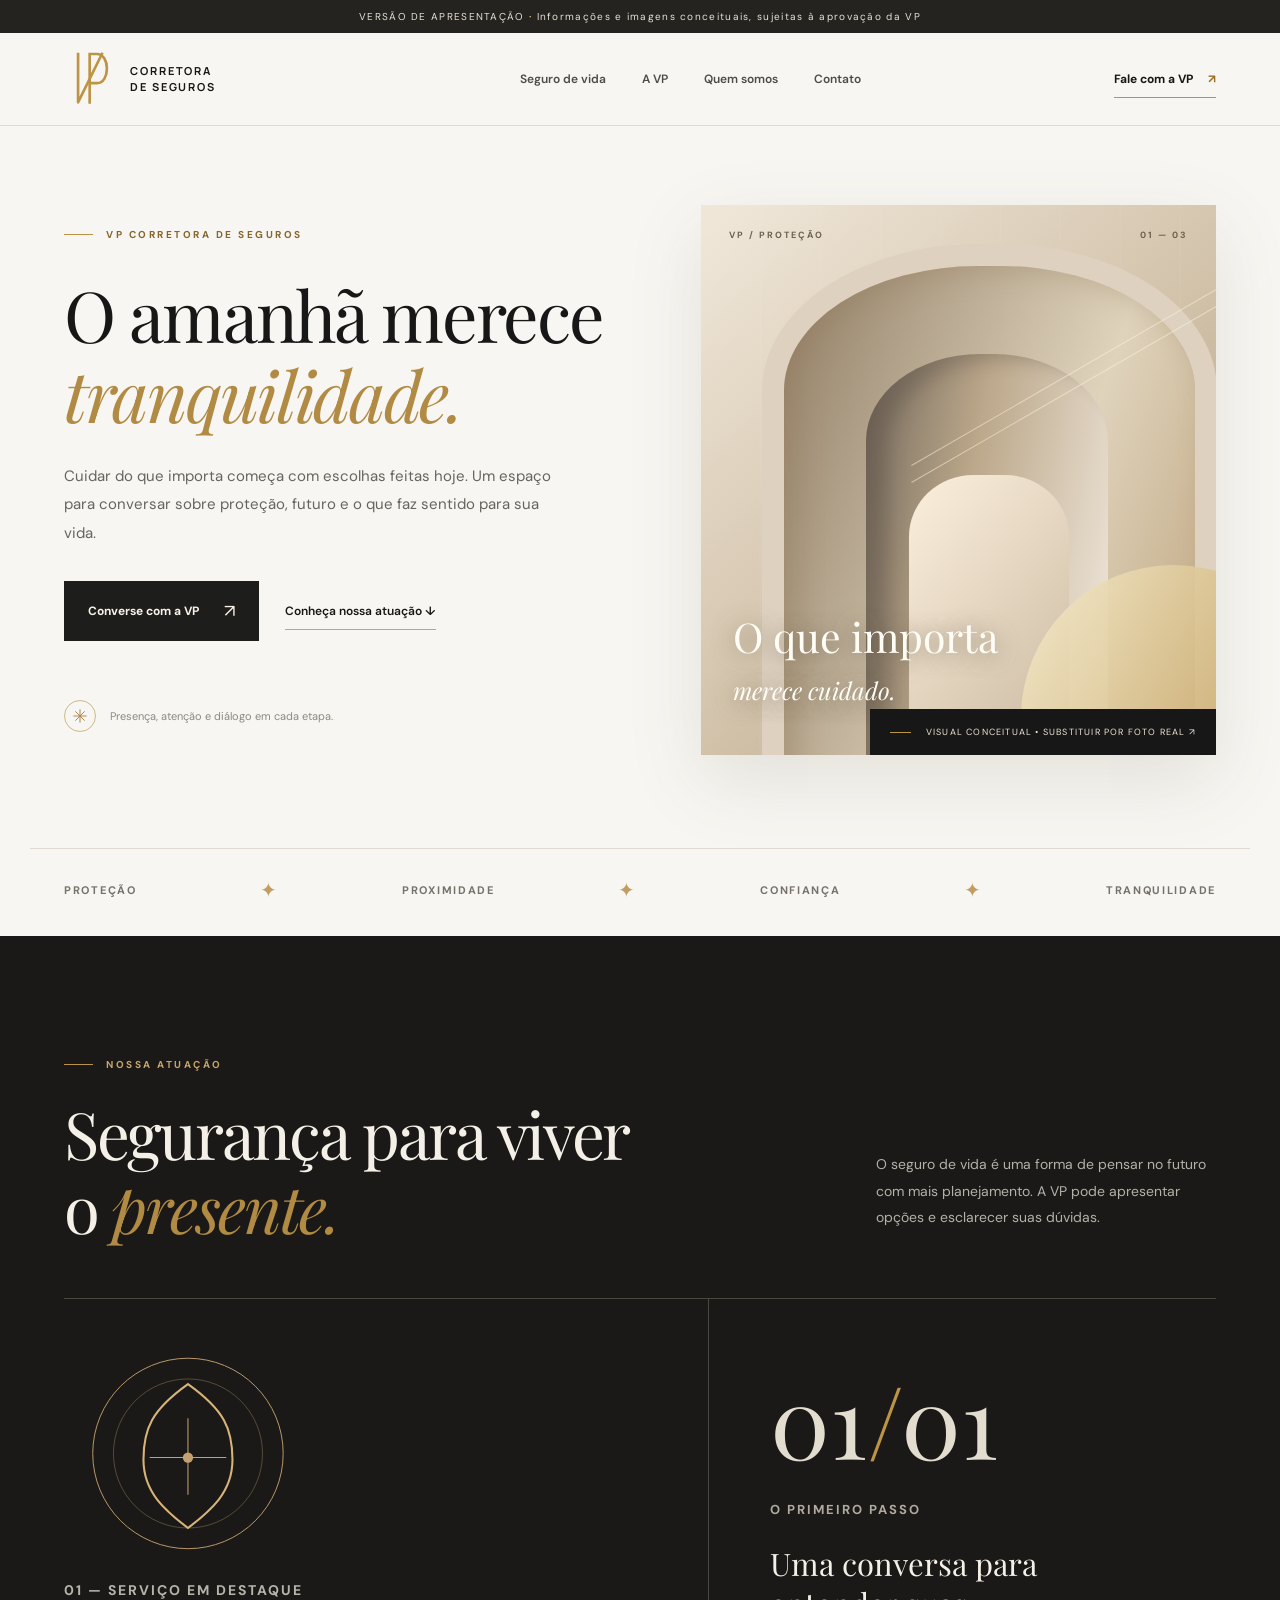
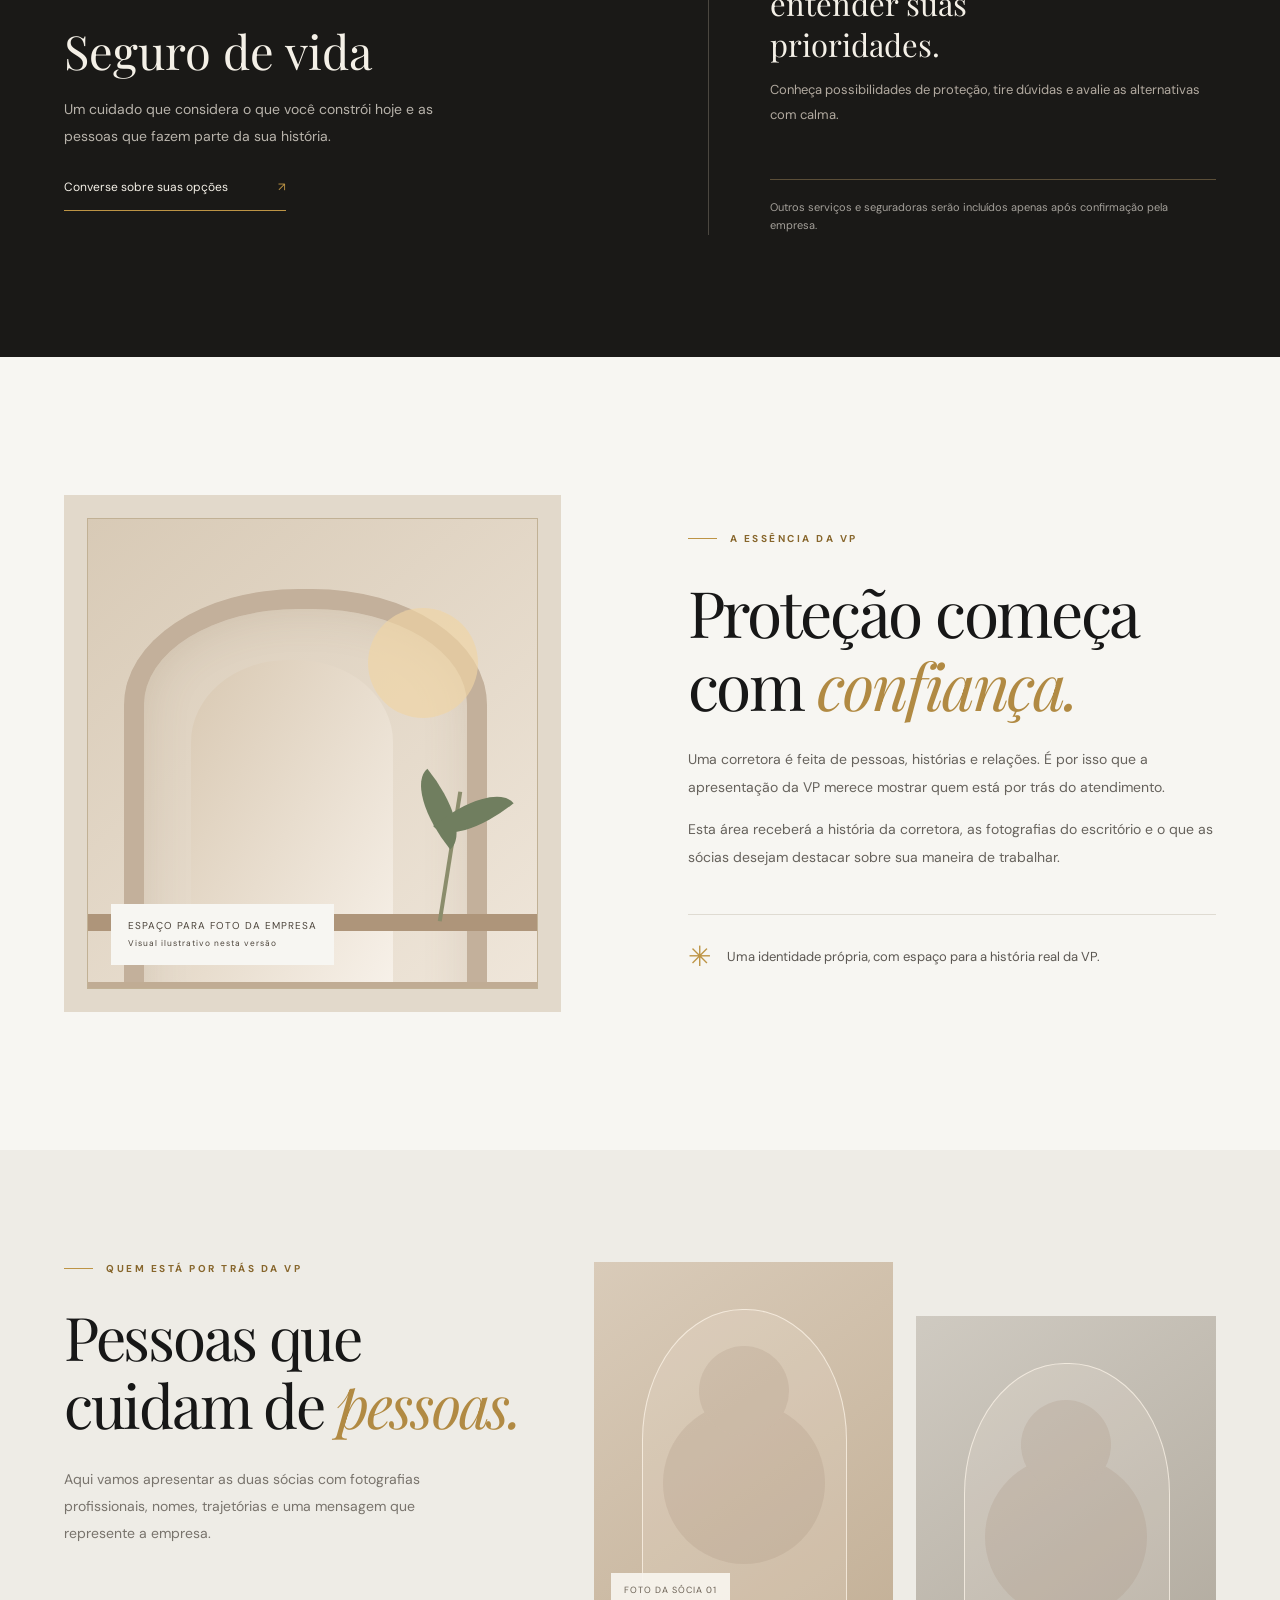
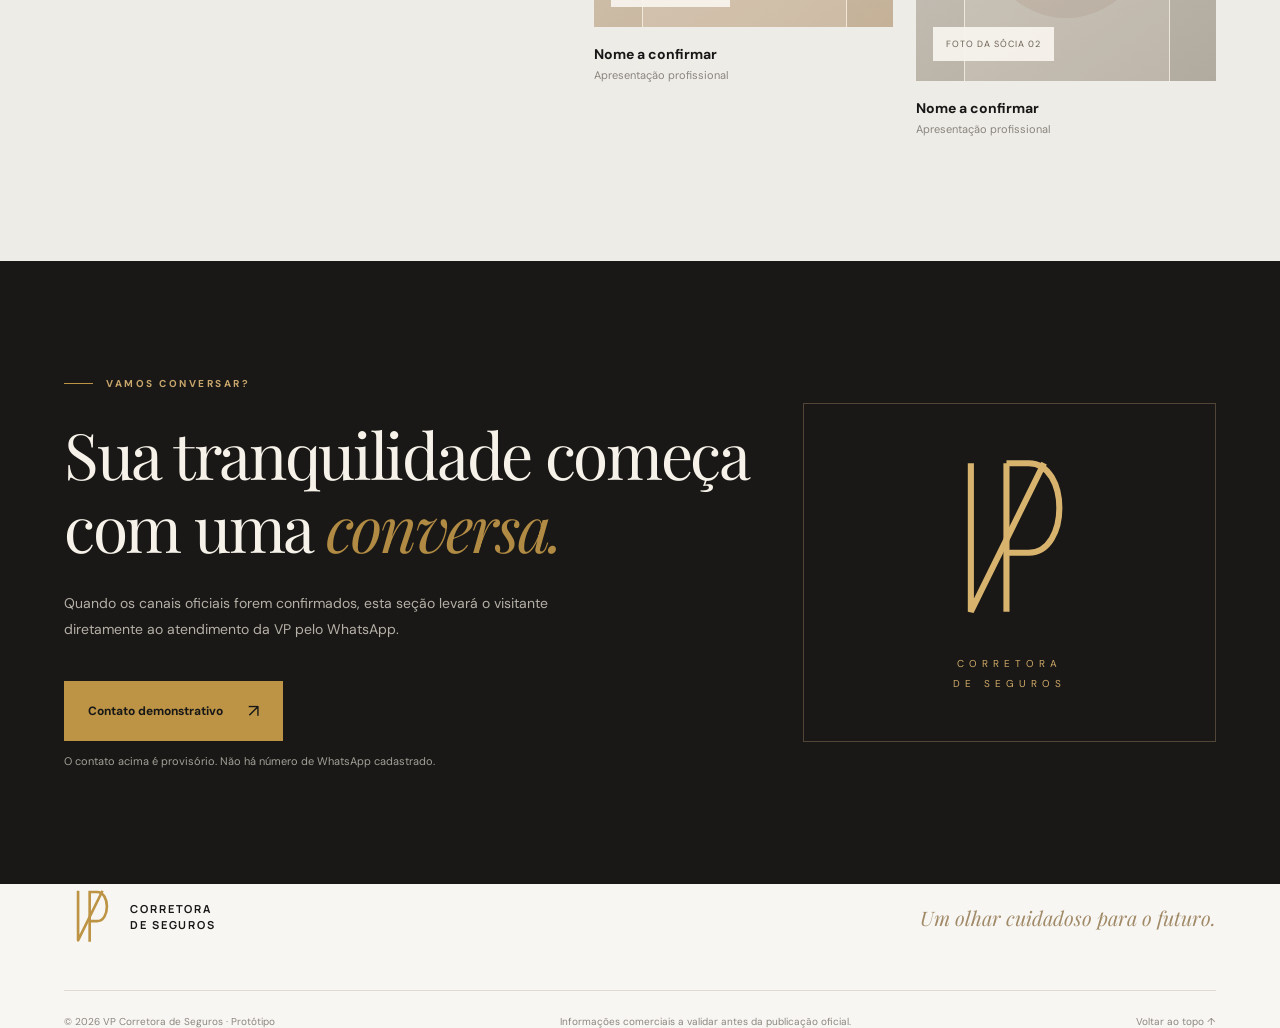
==== vp-seguros-demo/index.html @ 9b80d40b "Add VP Seguros standalone responsive preview" ====
<!DOCTYPE html>
<html lang="pt-BR">
<head>
<meta charset="UTF-8" />
<meta name="viewport" content="width=device-width, initial-scale=1" />
<meta name="theme-color" content="#f7f6f2" />
<meta name="description" content="Protótipo institucional da VP Corretora de Seguros. Conteúdo sujeito à validação da empresa." />
<title>VP Corretora de Seguros | Proteção para o que importa</title>
<link rel="preconnect" href="https://fonts.googleapis.com" />
<link rel="preconnect" href="https://fonts.gstatic.com" crossorigin />
<link href="https://fonts.googleapis.com/css2?family=DM+Sans:wght@400;500;600;700&family=Manrope:wght@400;500;600;700&family=Playfair+Display:ital,wght@0,400;0,500;1,400&display=swap" rel="stylesheet" />
<style>
:root{--cream:#f7f6f2;--paper:#efede7;--ink:#171717;--gold:#bd9445;--gold-soft:#d8ba83;--muted:#706c65;--border:#dfdbd2;--font:'DM Sans',Arial,sans-serif;--serif:'Playfair Display',Georgia,serif}
*{box-sizing:border-box}html{scroll-behavior:smooth}body{margin:0;color:var(--ink);background:var(--cream);font-family:var(--font);-webkit-font-smoothing:antialiased}a{text-decoration:none;color:inherit}button{font:inherit}img{max-width:100%;display:block}.wrap{max-width:1220px;padding:0 34px;margin:auto}::selection{background:#dfc18d;color:#191919}
.preview{background:#24231f;color:#e8e2d5;text-align:center;font-size:10px;letter-spacing:1.3px;padding:10px 12px}.preview strong{color:#e2c38f;font-weight:600}
header{position:relative;z-index:30;background:var(--cream);border-bottom:1px solid var(--border)}.header-inner{display:flex;justify-content:space-between;align-items:center;min-height:92px;gap:24px}.brand{display:flex;align-items:center;gap:13px;min-width:202px}.brand-art{width:53px;height:58px;flex-shrink:0}.brand-art path{stroke:var(--gold);stroke-width:8;fill:none;stroke-linecap:square;stroke-linejoin:round}.brand-text{font-family:Manrope,sans-serif;font-size:11px;font-weight:700;line-height:1.5;letter-spacing:1.9px}.nav{display:flex;align-items:center;gap:36px;font-size:12px;font-weight:600;color:#4c4b47}.nav a:hover{color:#966c2a}.nav-action{border-bottom:1px solid var(--gold);padding:10px 0;font-size:12px;font-weight:700;white-space:nowrap}.nav-action span{color:#9e6f28;margin-left:12px}.mobile-toggle{display:none;border:0;background:transparent;font-size:27px;cursor:pointer;padding:9px;color:var(--ink)}
.hero{display:grid;grid-template-columns:1fr 0.94fr;gap:min(7vw,92px);align-items:center;padding-top:79px;padding-bottom:93px;min-height:694px}.eyebrow{display:flex;align-items:center;gap:13px;color:#87662c;font-weight:700;letter-spacing:2.5px;font-size:10px;text-transform:uppercase;margin:0}.eyebrow:before{content:'';height:1px;width:29px;background:var(--gold);flex-shrink:0}.eyebrow.light{color:#c8a66c}.hero h1,.title-serif{font-family:var(--serif);font-weight:400;letter-spacing:-2.3px;line-height:1.14}.hero h1{font-size:clamp(52px,5.5vw,83px);margin:33px 0 27px}.hero h1 i,.title-serif i{color:#b18a43;font-weight:400}.lead{color:#68645d;font-size:15px;line-height:1.9;max-width:490px}.hero-buttons{display:flex;align-items:center;gap:26px;flex-wrap:wrap;margin-top:34px}.btn{display:inline-flex;gap:25px;align-items:center;justify-content:center;padding:18px 24px;font-size:12px;font-weight:700;transition:transform .25s ease,background .25s ease;min-height:52px}.btn:hover{transform:translateY(-2px)}.btn-dark{background:#1d1d1c;color:#f8f3e8}.btn-dark:hover{background:#33322e}.btn-gold{background:var(--gold);color:var(--ink)}.arrow{font-size:18px;font-weight:400}.subtle-link{font-size:12px;border-bottom:1px solid #ada9a0;padding:10px 0;font-weight:600}.hero-footnote{display:flex;align-items:center;gap:14px;margin-top:59px;font-size:11px;color:#8d8980;line-height:1.5}.hero-footnote svg{width:32px;height:32px;border:1px solid #d0b986;border-radius:50%;padding:7px;color:#a88243;flex-shrink:0}
.hero-art{min-width:0;height:550px;background:#dfd5c4;position:relative;overflow:hidden;box-shadow:0 25px 70px #6c5c4022}.hero-art .art-top{position:absolute;top:24px;left:28px;right:28px;display:flex;align-items:center;justify-content:space-between;font-size:9px;letter-spacing:2px;z-index:4;color:#6d614e;font-weight:700}.arch-scene{position:absolute;inset:0;overflow:hidden;background:linear-gradient(137deg,#efe6d8 3%,#d2c2aa 53%,#ab9b83 100%)}.arch-scene:before{content:'';position:absolute;inset:0;background:repeating-linear-gradient(90deg,transparent 0 58px,#ffffff0c 59px 60px)}.arch-outer{position:absolute;width:80%;height:108%;left:16%;top:11%;border-radius:47% 47% 0 0 / 21% 21% 0 0;box-shadow:0 0 0 22px #ded1bf,inset 12px 5px 28px #8c745555;background:linear-gradient(110deg,#938068,#dfd3bc 58%,#bb9f77)}.arch-inner{position:absolute;left:32%;top:27%;width:47%;height:88%;border-radius:47% 47% 0 0 / 18% 18% 0 0;background:linear-gradient(100deg,#766b5e,#bca88b 39%,#ede4d7 90%);box-shadow:inset 22px 5px 19px #463d3750}.arch-inner:before{content:'';position:absolute;inset:25% 16% 0 18%;border-radius:40% 40% 0 0 / 17% 17% 0 0;background:linear-gradient(130deg,#f9edda 4%,#c4b299 95%)}.art-disc{position:absolute;right:-110px;bottom:-115px;background:linear-gradient(120deg,#f6edce,#b78c42);width:305px;height:305px;border-radius:50%;opacity:.9}.art-line{height:1px;transform:rotate(-30deg);background:#faf2dd88;position:absolute;right:-50px;width:380px}.art-line.a{top:30%}.art-line.b{top:33%}.art-copy{position:absolute;left:32px;bottom:48px;z-index:3;color:#fffdf6;font:400 41px/1.15 var(--serif);text-shadow:0 2px 22px #675a48bb}.art-copy i{font-size:24px}.art-bottom{position:absolute;z-index:6;bottom:0;right:0;background:#171717;color:#eee7d7;font-size:9px;letter-spacing:1.2px;padding:17px 20px;display:flex;gap:15px;align-items:center}.art-bottom:before{content:'';display:block;width:21px;height:1px;background:var(--gold)}
.principles{display:flex;justify-content:space-between;gap:15px;flex-wrap:wrap;align-items:center;border-top:1px solid var(--border);padding-top:28px;padding-bottom:33px;font-size:11px;font-weight:700;letter-spacing:1.7px;color:#77716a}.principles span.dot{color:#c39c61;font-size:20px;font-weight:400}
.dark-section{background:#1a1917;color:#f4f0e7;padding:122px 0}.section-heading{display:flex;align-items:end;justify-content:space-between;gap:65px;margin-bottom:53px}.section-heading h2{font-size:clamp(46px,5.1vw,70px);margin:25px 0 0;max-width:690px}.section-heading p.copy{max-width:340px;line-height:1.9;color:#b4b1a9;font-size:14px}.service-grid{display:grid;grid-template-columns:1.12fr .88fr;border-top:1px solid #4b4740}.service-main{border-right:1px solid #4b4740;padding:48px 55px 0 0}.service-art{height:216px;position:relative;display:flex;align-items:center}.service-art svg{height:207px;width:250px}.mini-label{color:#c3a476;font-size:10px;letter-spacing:2px;font-weight:700}.service-main h3{font:400 47px var(--serif);margin:16px 0 12px}.service-main p{font-size:14px;color:#b8b3ab;line-height:1.9;max-width:390px}.underlined{display:inline-flex;align-items:center;gap:50px;border-bottom:1px solid var(--gold);padding-bottom:15px;font-size:12px;margin-top:15px}.underlined span{color:var(--gold)}.service-detail{padding:53px 0 0 61px;display:flex;flex-direction:column;justify-content:space-between}.service-index{font:400 100px var(--serif);color:#e3ddd0}.service-index span{color:var(--gold)}.service-detail h3{font:400 31px/1.32 var(--serif);max-width:350px;margin:20px 0 9px}.service-detail p{color:#b2aaa0;font-size:13px;line-height:1.9}.service-detail .bottom-rule{border-top:1px solid #5b4e38;margin-top:38px;padding-top:18px;color:#a4a09a;font-size:11px;line-height:1.7}
.about{padding-top:138px;padding-bottom:138px;display:grid;grid-template-columns:.94fr 1fr;gap:11%;align-items:center}.image-placeholder{position:relative;aspect-ratio:1/1.04;background:#e2d9cb;padding:23px;overflow:hidden}.frame{position:relative;height:100%;border:1px solid #c1b195;overflow:hidden;background:linear-gradient(139deg,#d8cab6,#efe6da)}.frame::before{content:'';position:absolute;left:8%;right:11%;top:15%;bottom:-10%;border:20px solid #c3b09b;border-bottom:0;border-radius:48% 48% 0 0 / 26% 26% 0 0;box-shadow:inset 0 0 45px #7e67482a}.frame::after{content:'';position:absolute;left:23%;width:45%;top:30%;bottom:0;border-radius:48% 48% 0 0 / 25% 25% 0 0;background:linear-gradient(120deg,#d9c9b3,#f7f1e9)}.frame-sun{position:absolute;z-index:2;width:110px;height:110px;right:13%;top:19%;border-radius:50%;background:#f0d6a5aa}.frame-plant{position:absolute;z-index:4;right:19%;bottom:14%;width:4px;height:28%;background:#8b8d6c;transform:rotate(9deg)}.frame-plant:before,.frame-plant:after{content:'';position:absolute;background:#707e5f;border-radius:100% 0 100% 0;width:33px;height:77px;top:-18px}.frame-plant:before{transform:rotate(-48deg);left:-33px}.frame-plant:after{transform:rotate(42deg);left:2px}.frame-ledge{position:absolute;bottom:12%;left:0;width:100%;height:17px;background:#ae957a;z-index:3;box-shadow:0 80px 0 12px #c0ac94}.placeholder-caption{position:absolute;z-index:5;left:23px;bottom:23px;background:#f7f6f2;color:#4c443b;padding:13px 17px;font-size:10px;letter-spacing:1px;line-height:1.7}.about-copy h2{font-size:clamp(49px,5vw,72px);margin:31px 0 23px}.about-copy>p:not(.eyebrow){font-size:14px;line-height:2;color:#66625c}.about-bottom{display:flex;gap:16px;align-items:center;margin-top:43px;border-top:1px solid var(--border);padding-top:23px;color:#5b5752;font-size:13px}.about-bottom .symbol{font-size:28px;color:var(--gold)}
.team{background:#eeece6;padding:112px 0 125px}.team-inner{display:grid;grid-template-columns:0.85fr 1.15fr;gap:70px}.team-intro h2{font-size:clamp(47px,4.7vw,66px);margin:27px 0}.team-intro>p:not(.eyebrow){font-size:14px;color:#78736c;line-height:1.95;max-width:380px}.people{display:grid;grid-template-columns:1fr 1fr;gap:23px}.portrait-card:nth-child(2){margin-top:54px}.portrait{position:relative;height:365px;overflow:hidden;background:linear-gradient(145deg,#d9cbb9,#c4b198)}.portrait-card:nth-child(2) .portrait{background:linear-gradient(145deg,#cfcac1,#b1aa9e)}.portrait:before{content:'';position:absolute;left:16%;width:68%;top:13%;bottom:-25%;border:1px solid #fff7ecb3;border-radius:49% 49% 0 0 / 32% 32% 0 0;background:#f7eddf2a}.portrait:after{content:'';position:absolute;left:35%;top:23%;height:90px;width:90px;background:#9e897233;border-radius:50%;box-shadow:0 92px 0 36px #9e897233}.portrait span{position:absolute;z-index:4;bottom:20px;left:17px;background:#f8f5eeed;color:#6a6054;padding:11px 13px;font-size:9px;letter-spacing:1px}.portrait-card h3{font-size:14px;margin:18px 0 5px}.portrait-card p{margin:0;color:#89847e;font-size:11px}
.contact{background:#191816;color:#f6f2e9;padding:116px 0}.contact-inner{display:grid;grid-template-columns:1.25fr .75fr;align-items:center;gap:50px}.contact h2{font-size:clamp(50px,5vw,72px);margin:28px 0 26px}.contact p:not(.eyebrow){color:#b5b0a7;max-width:510px;line-height:1.9;font-size:14px}.contact .btn{margin-top:24px}.contact small{display:block;color:#a3a098;margin-top:13px;font-size:11px}.contact-logo{border:1px solid #514636;padding:47px;display:flex;flex-direction:column;align-items:center;gap:25px}.contact-logo .monogram{width:178px;height:178px}.contact-logo .monogram path{stroke-width:6;stroke:#d7b36e}.contact-logo span{text-align:center;color:#cfa968;font-size:10px;letter-spacing:5px;line-height:2}
footer{padding:46px 0 30px}.footer-main{display:flex;justify-content:space-between;align-items:center;gap:20px}.footer-main>p{font:italic 20px var(--serif);color:#a18a68}.footer-bottom{border-top:1px solid var(--border);margin-top:39px;padding-top:24px;display:flex;gap:16px;flex-wrap:wrap;justify-content:space-between;align-items:center;font-size:10px;color:#8c867f}
@media(max-width:1020px){.header-inner{min-height:84px}.nav{gap:15px}.hero{gap:38px}.hero h1{font-size:59px}.hero-art{height:480px}.team-inner{gap:35px}}@media(max-width:760px){.wrap{padding:0 22px}.preview{font-size:9px;line-height:1.5}.header-inner{min-height:77px}.brand{gap:8px;min-width:auto}.brand-art{width:42px;height:47px}.brand-text{font-size:9px;letter-spacing:1.3px}.nav{display:none;position:absolute;left:0;right:0;top:77px;background:#faf9f5;box-shadow:0 12px 22px #0000000c;padding:23px;flex-direction:column;align-items:flex-start;gap:23px}.nav.is-open{display:flex}.nav-action{margin-left:auto;font-size:11px}.mobile-toggle{display:block}.hero{grid-template-columns:1fr;padding-top:55px;padding-bottom:52px;min-height:auto;gap:45px}.hero h1{font-size:clamp(50px,11.8vw,70px);letter-spacing:-1.6px}.hero-art{height:450px}.hero-footnote{margin-top:37px}.hero-buttons{gap:18px}.principles{padding:19px 22px;font-size:9px;letter-spacing:.9px;gap:13px}.principles span:nth-of-type(6),.principles span:nth-of-type(7){display:none}.dark-section{padding:80px 0}.section-heading{display:block;margin-bottom:37px}.section-heading h2{font-size:clamp(45px,10vw,61px)}.section-heading p.copy{margin-top:20px}.service-grid{grid-template-columns:1fr}.service-main{border-right:0;padding-right:0;padding-bottom:43px}.service-art{height:165px}.service-art svg{height:160px}.service-main h3{font-size:42px}.service-detail{border-top:1px solid #504c46;padding:31px 0 0}.service-index{font-size:70px}.service-detail h3{font-size:28px}.about{grid-template-columns:1fr;gap:56px;padding-top:75px;padding-bottom:75px}.image-placeholder{max-height:490px}.about-copy h2{font-size:clamp(46px,10vw,61px)}.team{padding:80px 0}.team-inner{grid-template-columns:1fr}.team-intro h2{font-size:52px}.people{gap:13px;margin-top:18px}.portrait{height:270px}.portrait-card:nth-child(2){margin-top:27px}.portrait:after{left:27%;height:73px;width:73px}.portrait span{font-size:8px;left:9px;bottom:11px;padding:8px 9px}.contact{padding:80px 0}.contact-inner{grid-template-columns:1fr}.contact h2{font-size:clamp(45px,10vw,63px)}.contact-logo{padding:27px;max-width:340px;margin:0 auto}.contact-logo .monogram{width:120px;height:120px}.footer-main{align-items:flex-start;flex-direction:column}.footer-bottom{flex-direction:column;align-items:flex-start}.footer-main>p{font-size:17px}}@media(max-width:390px){.wrap{padding:0 17px}.nav-action{font-size:10px}.brand-text{font-size:8px}.hero h1{font-size:48px}.hero-art{height:385px}.art-copy{font-size:32px}.art-copy i{font-size:19px}.art-bottom{font-size:8px}.people{grid-template-columns:1fr 1fr}.portrait{height:229px}.portrait:after{height:62px;width:62px}}@media(prefers-reduced-motion:reduce){html{scroll-behavior:auto}.btn{transition:none}}
</style>
</head>
<body>
<div class="preview">VERSÃO DE APRESENTAÇÃO <strong>·</strong> Informações e imagens conceituais, sujeitas à aprovação da VP</div>
<header id="topo"><div class="wrap header-inner"><a href="#topo" class="brand" aria-label="VP Corretora de Seguros, início"><svg class="brand-art" viewBox="0 0 115 175" aria-hidden="true"><path d="M20 12V158L92 12"/><path d="M55 12V158 M55 12H77C117 12 117 100 77 100H55"/></svg><div class="brand-text">CORRETORA<br>DE SEGUROS</div></a><nav class="nav" id="menu"><a href="#protecao">Seguro de vida</a><a href="#sobre">A VP</a><a href="#equipe">Quem somos</a><a href="#contato">Contato</a></nav><a href="#contato" class="nav-action">Fale com a VP <span>↗</span></a><button class="mobile-toggle" id="menu-toggle" aria-controls="menu" aria-expanded="false" aria-label="Abrir menu">☰</button></div></header>
<main>
<section class="wrap hero" id="inicio"><div><p class="eyebrow">VP Corretora de Seguros</p><h1>O amanhã merece <i>tranquilidade.</i></h1><p class="lead">Cuidar do que importa começa com escolhas feitas hoje. Um espaço para conversar sobre proteção, futuro e o que faz sentido para sua vida.</p><div class="hero-buttons"><a class="btn btn-dark" href="#contato">Converse com a VP <span class="arrow">↗</span></a><a href="#protecao" class="subtle-link">Conheça nossa atuação ↓</a></div><div class="hero-footnote"><svg viewBox="0 0 24 24" fill="none" stroke="currentColor"><path d="M12 2v20M2 12h20M5 5l14 14M19 5 5 19" stroke-width="1.4"/></svg><span>Presença, atenção e diálogo em cada etapa.</span></div></div><div class="hero-art" role="img" aria-label="Composição arquitetônica em tons de areia e dourado, imagem conceitual para o site da VP"><div class="art-top"><span>VP / PROTEÇÃO</span><span>01 — 03</span></div><div class="arch-scene"><div class="arch-outer"></div><div class="arch-inner"></div><div class="art-disc"></div><div class="art-line a"></div><div class="art-line b"></div></div><div class="art-copy">O que importa<br><i>merece cuidado.</i></div><div class="art-bottom">VISUAL CONCEITUAL • SUBSTITUIR POR FOTO REAL ↗</div></div></section>
<div class="wrap principles"><span>PROTEÇÃO</span><span class="dot">✦</span><span>PROXIMIDADE</span><span class="dot">✦</span><span>CONFIANÇA</span><span class="dot">✦</span><span>TRANQUILIDADE</span></div>
<section class="dark-section" id="protecao"><div class="wrap"><div class="section-heading"><div><p class="eyebrow light">Nossa atuação</p><h2 class="title-serif">Segurança para viver<br>o <i>presente.</i></h2></div><p class="copy">O seguro de vida é uma forma de pensar no futuro com mais planejamento. A VP pode apresentar opções e esclarecer suas dúvidas.</p></div><div class="service-grid"><article class="service-main"><div class="service-art"><svg viewBox="0 0 240 200" fill="none" aria-hidden="true"><circle cx="119" cy="99" r="92" stroke="#c4a16e" stroke-width=".9"/><circle cx="119" cy="99" r="72" stroke="#c4a16e" stroke-width=".7" opacity=".5"/><path d="M119 32C84 57 76 75 76 105C76 137 98 155 119 171C140 155 162 137 162 105C162 75 154 57 119 32Z" stroke="#d7b37a" stroke-width="2"/><path d="M119 65V139M82 103H156" stroke="#c4a16e" stroke-width="1"/><circle cx="119" cy="103" r="5" fill="#c4a16e"/></svg></div><p class="mini-label">01 — SERVIÇO EM DESTAQUE</p><h3>Seguro de vida</h3><p>Um cuidado que considera o que você constrói hoje e as pessoas que fazem parte da sua história.</p><a href="#contato" class="underlined">Converse sobre suas opções <span>↗</span></a></article><aside class="service-detail"><div class="service-index">01<span>/</span>01</div><div><p class="mini-label">O PRIMEIRO PASSO</p><h3>Uma conversa para entender suas prioridades.</h3><p>Conheça possibilidades de proteção, tire dúvidas e avalie as alternativas com calma.</p></div><div class="bottom-rule">Outros serviços e seguradoras serão incluídos apenas após confirmação pela empresa.</div></aside></div></div></section>
<section class="wrap about" id="sobre"><div class="image-placeholder"><div class="frame"><div class="frame-sun"></div><div class="frame-plant"></div><div class="frame-ledge"></div><div class="placeholder-caption">ESPAÇO PARA FOTO DA EMPRESA<br><small>Visual ilustrativo nesta versão</small></div></div></div><div class="about-copy"><p class="eyebrow">A essência da VP</p><h2 class="title-serif">Proteção começa com <i>confiança.</i></h2><p>Uma corretora é feita de pessoas, histórias e relações. É por isso que a apresentação da VP merece mostrar quem está por trás do atendimento.</p><p>Esta área receberá a história da corretora, as fotografias do escritório e o que as sócias desejam destacar sobre sua maneira de trabalhar.</p><div class="about-bottom"><span class="symbol">✳</span><span>Uma identidade própria, com espaço para a história real da VP.</span></div></div></section>
<section class="team" id="equipe"><div class="wrap team-inner"><div class="team-intro"><p class="eyebrow">Quem está por trás da VP</p><h2 class="title-serif">Pessoas que cuidam de <i>pessoas.</i></h2><p>Aqui vamos apresentar as duas sócias com fotografias profissionais, nomes, trajetórias e uma mensagem que represente a empresa.</p></div><div class="people"><div class="portrait-card"><div class="portrait"><span>FOTO DA SÓCIA 01</span></div><h3>Nome a confirmar</h3><p>Apresentação profissional</p></div><div class="portrait-card"><div class="portrait"><span>FOTO DA SÓCIA 02</span></div><h3>Nome a confirmar</h3><p>Apresentação profissional</p></div></div></div></section>
<section class="contact" id="contato"><div class="wrap contact-inner"><div><p class="eyebrow light">Vamos conversar?</p><h2 class="title-serif">Sua tranquilidade começa com uma <i>conversa.</i></h2><p>Quando os canais oficiais forem confirmados, esta seção levará o visitante diretamente ao atendimento da VP pelo WhatsApp.</p><a class="btn btn-gold" href="mailto:?subject=Contato%20VP%20Corretora%20de%20Seguros%20-%20Prot%C3%B3tipo">Contato demonstrativo <span class="arrow">↗</span></a><small>O contato acima é provisório. Não há número de WhatsApp cadastrado.</small></div><div class="contact-logo"><svg class="monogram" viewBox="0 0 115 175" aria-hidden="true"><path d="M20 12V158L92 12" fill="none" stroke="#d8b36d" stroke-width="6"/><path d="M55 12V158 M55 12H77C117 12 117 100 77 100H55" fill="none" stroke="#d8b36d" stroke-width="6"/></svg><span>CORRETORA<br>DE SEGUROS</span></div></div></section>
</main>
<footer class="wrap"><div class="footer-main"><a href="#topo" class="brand" aria-label="Voltar ao início"><svg class="brand-art" viewBox="0 0 115 175" aria-hidden="true"><path d="M20 12V158L92 12"/><path d="M55 12V158 M55 12H77C117 12 117 100 77 100H55"/></svg><div class="brand-text">CORRETORA<br>DE SEGUROS</div></a><p>Um olhar cuidadoso para o futuro.</p></div><div class="footer-bottom"><span>© <span id="ano">2026</span> VP Corretora de Seguros · Protótipo</span><span>Informações comerciais a validar antes da publicação oficial.</span><a href="#topo">Voltar ao topo ↑</a></div></footer>
<script>
(function(){var m=document.getElementById('menu'),b=document.getElementById('menu-toggle');b.addEventListener('click',function(){var open=m.classList.toggle('is-open');b.setAttribute('aria-expanded',String(open));b.setAttribute('aria-label',open?'Fechar menu':'Abrir menu')});m.querySelectorAll('a').forEach(function(a){a.addEventListener('click',function(){m.classList.remove('is-open');b.setAttribute('aria-expanded','false');b.setAttribute('aria-label','Abrir menu')})});document.getElementById('ano').textContent=new Date().getFullYear()})();
</script>
</body>
</html>
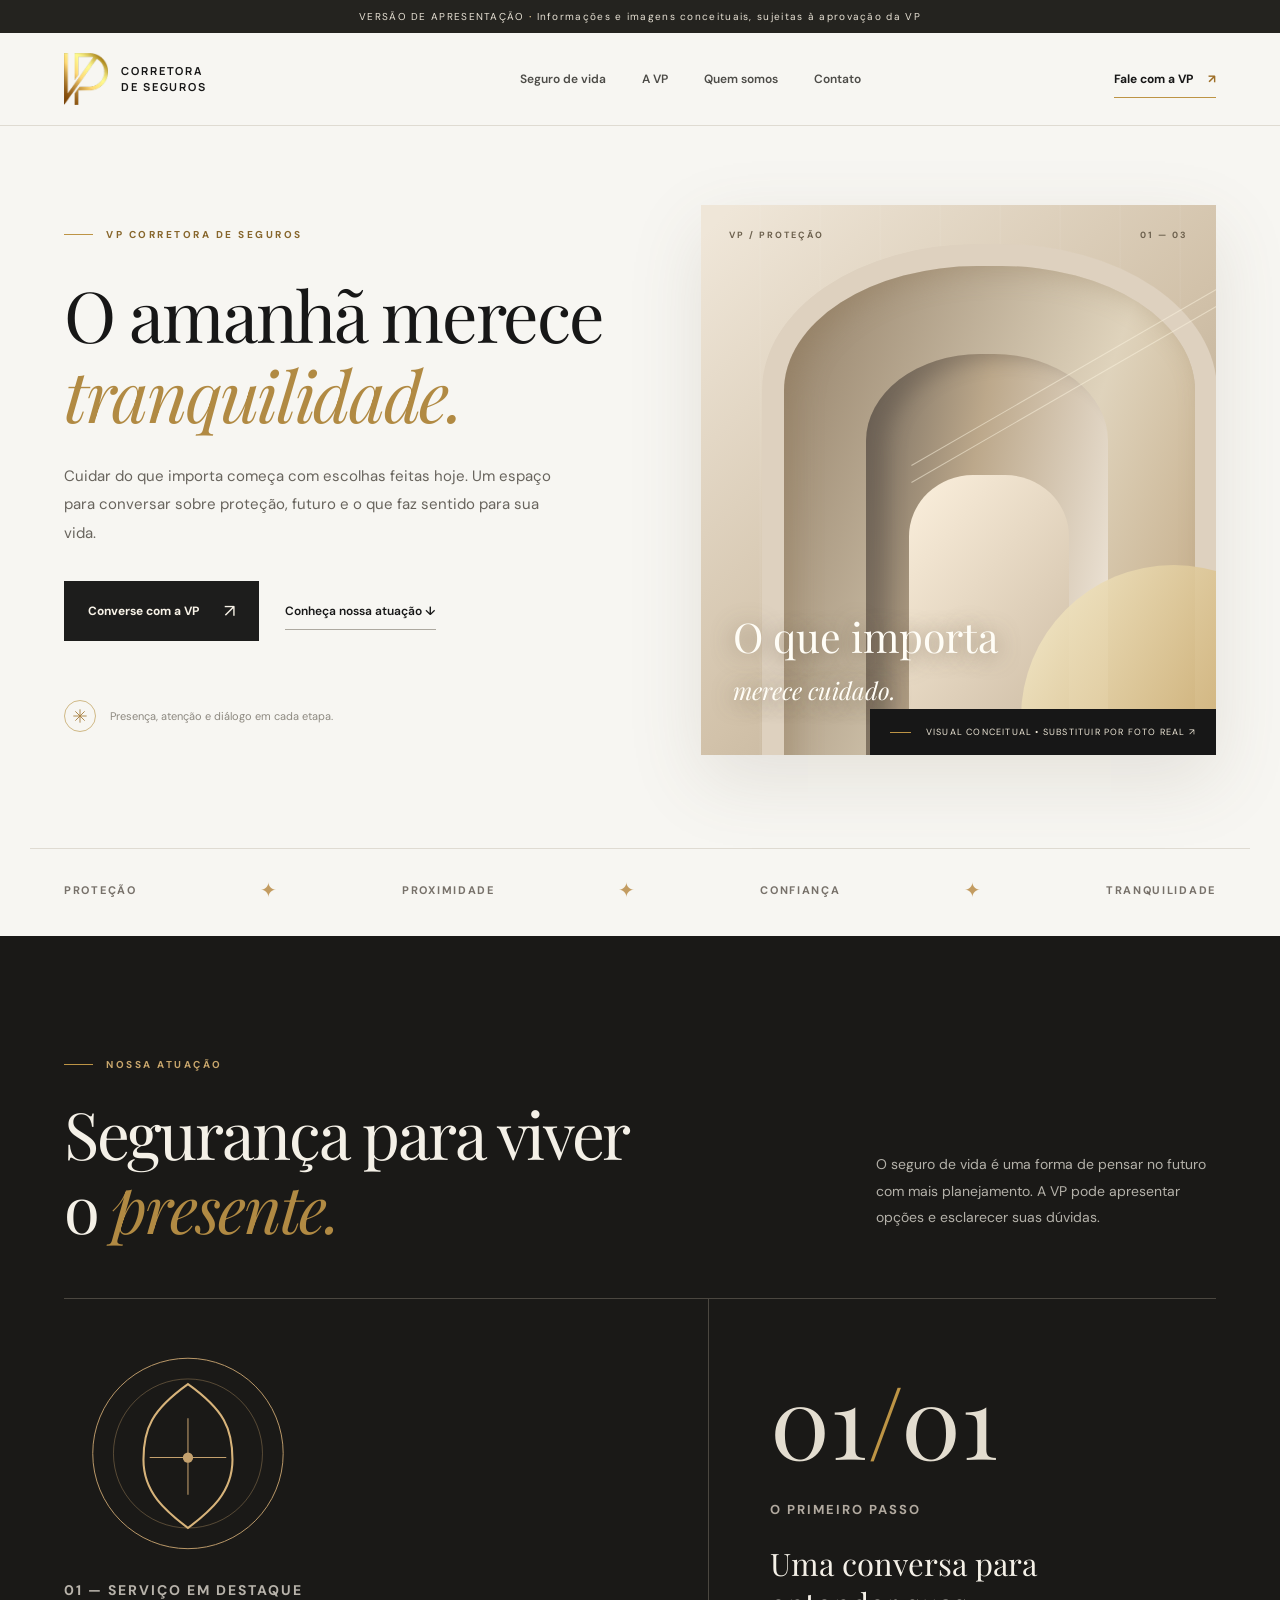
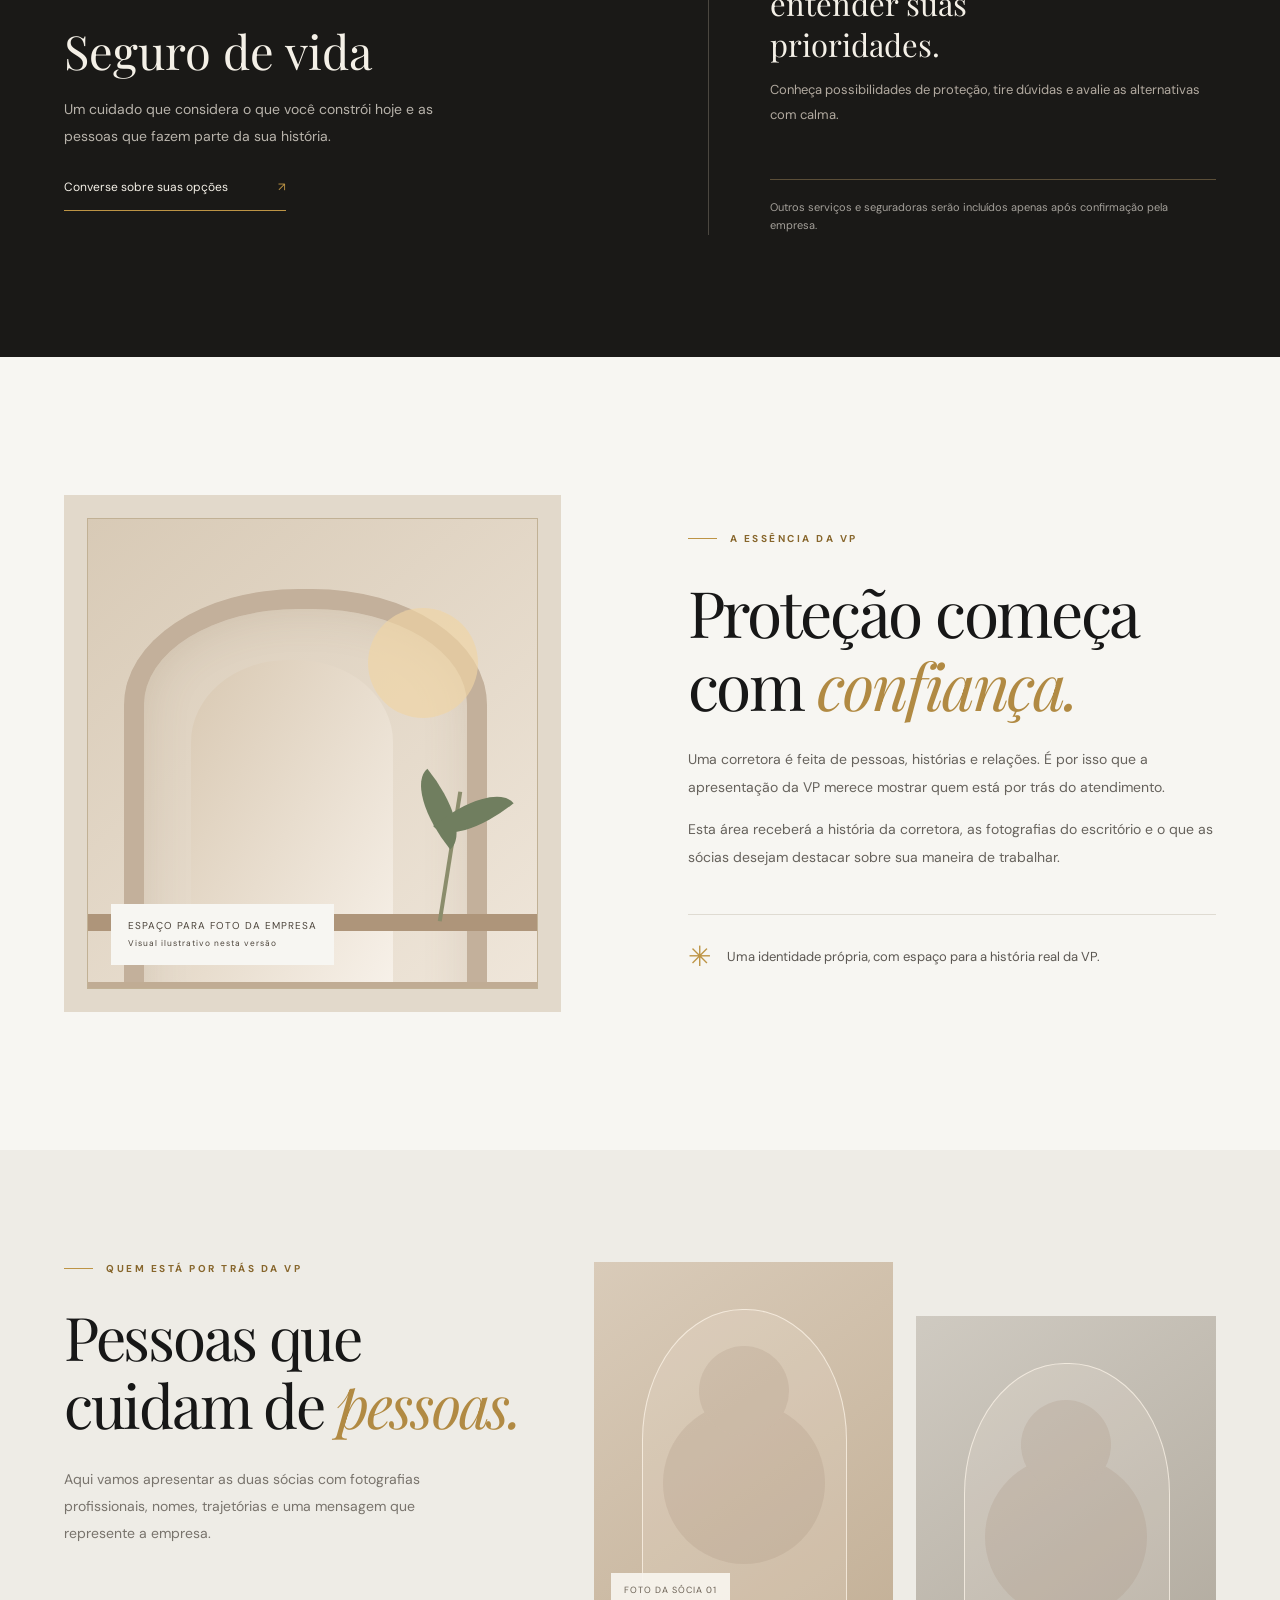
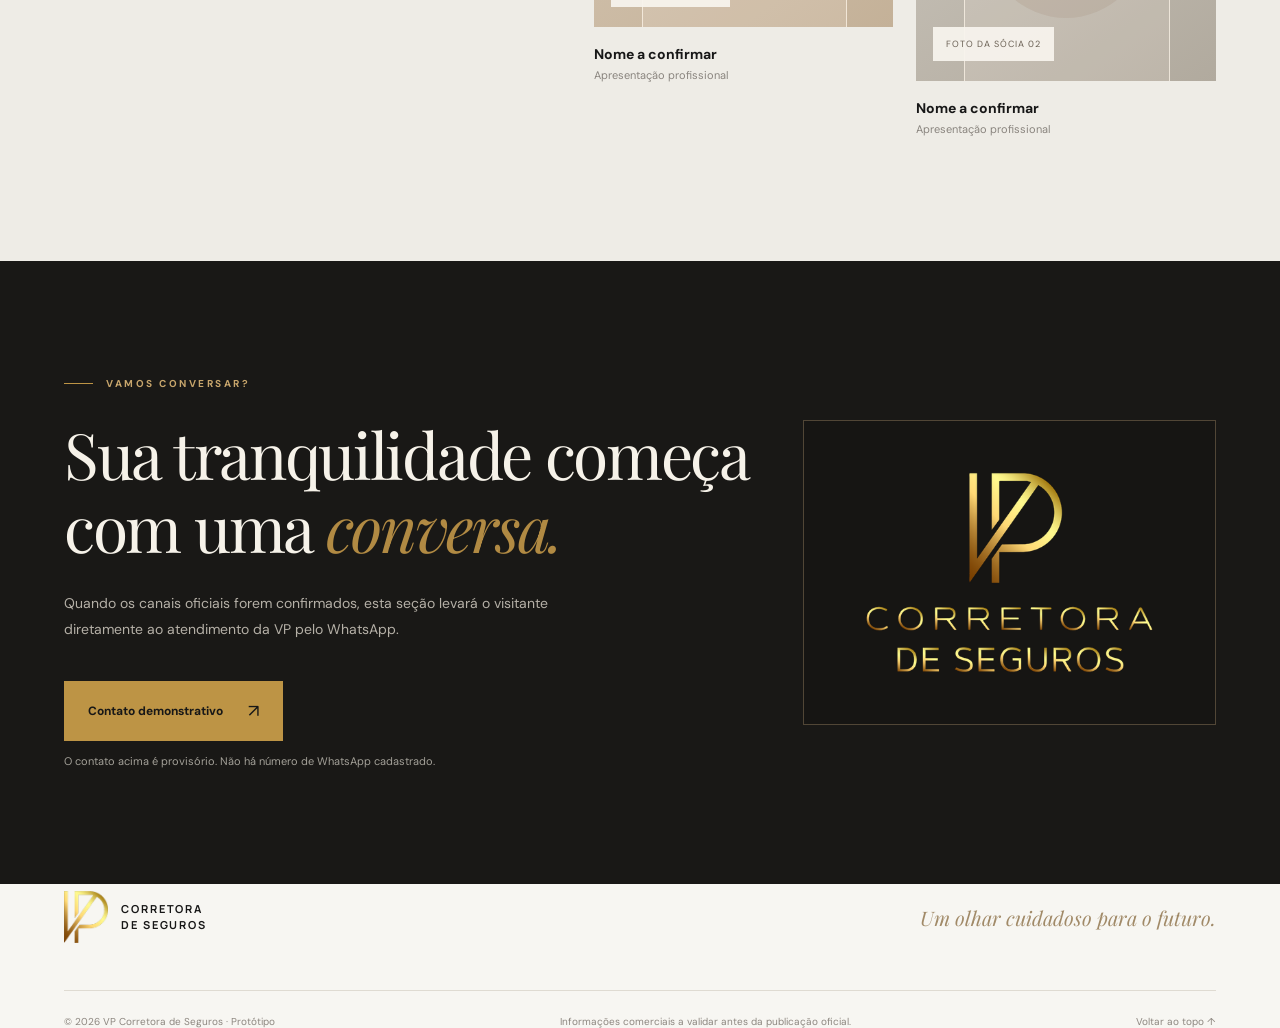
==== commit 04cc46fd: "Use official VP logo in self-contained site preview" ====
--- a/vp-seguros-demo/index.html
+++ b/vp-seguros-demo/index.html
@@ -23,20 +23,21 @@
 .contact{background:#191816;color:#f6f2e9;padding:116px 0}.contact-inner{display:grid;grid-template-columns:1.25fr .75fr;align-items:center;gap:50px}.contact h2{font-size:clamp(50px,5vw,72px);margin:28px 0 26px}.contact p:not(.eyebrow){color:#b5b0a7;max-width:510px;line-height:1.9;font-size:14px}.contact .btn{margin-top:24px}.contact small{display:block;color:#a3a098;margin-top:13px;font-size:11px}.contact-logo{border:1px solid #514636;padding:47px;display:flex;flex-direction:column;align-items:center;gap:25px}.contact-logo .monogram{width:178px;height:178px}.contact-logo .monogram path{stroke-width:6;stroke:#d7b36e}.contact-logo span{text-align:center;color:#cfa968;font-size:10px;letter-spacing:5px;line-height:2}
 footer{padding:46px 0 30px}.footer-main{display:flex;justify-content:space-between;align-items:center;gap:20px}.footer-main>p{font:italic 20px var(--serif);color:#a18a68}.footer-bottom{border-top:1px solid var(--border);margin-top:39px;padding-top:24px;display:flex;gap:16px;flex-wrap:wrap;justify-content:space-between;align-items:center;font-size:10px;color:#8c867f}
 @media(max-width:1020px){.header-inner{min-height:84px}.nav{gap:15px}.hero{gap:38px}.hero h1{font-size:59px}.hero-art{height:480px}.team-inner{gap:35px}}@media(max-width:760px){.wrap{padding:0 22px}.preview{font-size:9px;line-height:1.5}.header-inner{min-height:77px}.brand{gap:8px;min-width:auto}.brand-art{width:42px;height:47px}.brand-text{font-size:9px;letter-spacing:1.3px}.nav{display:none;position:absolute;left:0;right:0;top:77px;background:#faf9f5;box-shadow:0 12px 22px #0000000c;padding:23px;flex-direction:column;align-items:flex-start;gap:23px}.nav.is-open{display:flex}.nav-action{margin-left:auto;font-size:11px}.mobile-toggle{display:block}.hero{grid-template-columns:1fr;padding-top:55px;padding-bottom:52px;min-height:auto;gap:45px}.hero h1{font-size:clamp(50px,11.8vw,70px);letter-spacing:-1.6px}.hero-art{height:450px}.hero-footnote{margin-top:37px}.hero-buttons{gap:18px}.principles{padding:19px 22px;font-size:9px;letter-spacing:.9px;gap:13px}.principles span:nth-of-type(6),.principles span:nth-of-type(7){display:none}.dark-section{padding:80px 0}.section-heading{display:block;margin-bottom:37px}.section-heading h2{font-size:clamp(45px,10vw,61px)}.section-heading p.copy{margin-top:20px}.service-grid{grid-template-columns:1fr}.service-main{border-right:0;padding-right:0;padding-bottom:43px}.service-art{height:165px}.service-art svg{height:160px}.service-main h3{font-size:42px}.service-detail{border-top:1px solid #504c46;padding:31px 0 0}.service-index{font-size:70px}.service-detail h3{font-size:28px}.about{grid-template-columns:1fr;gap:56px;padding-top:75px;padding-bottom:75px}.image-placeholder{max-height:490px}.about-copy h2{font-size:clamp(46px,10vw,61px)}.team{padding:80px 0}.team-inner{grid-template-columns:1fr}.team-intro h2{font-size:52px}.people{gap:13px;margin-top:18px}.portrait{height:270px}.portrait-card:nth-child(2){margin-top:27px}.portrait:after{left:27%;height:73px;width:73px}.portrait span{font-size:8px;left:9px;bottom:11px;padding:8px 9px}.contact{padding:80px 0}.contact-inner{grid-template-columns:1fr}.contact h2{font-size:clamp(45px,10vw,63px)}.contact-logo{padding:27px;max-width:340px;margin:0 auto}.contact-logo .monogram{width:120px;height:120px}.footer-main{align-items:flex-start;flex-direction:column}.footer-bottom{flex-direction:column;align-items:flex-start}.footer-main>p{font-size:17px}}@media(max-width:390px){.wrap{padding:0 17px}.nav-action{font-size:10px}.brand-text{font-size:8px}.hero h1{font-size:48px}.hero-art{height:385px}.art-copy{font-size:32px}.art-copy i{font-size:19px}.art-bottom{font-size:8px}.people{grid-template-columns:1fr 1fr}.portrait{height:229px}.portrait:after{height:62px;width:62px}}@media(prefers-reduced-motion:reduce){html{scroll-behavior:auto}.btn{transition:none}}
+.brand-art{object-fit:contain;width:44px;height:58px}.contact-logo .official-logo{width:100%;max-width:295px;height:auto}.contact-logo{background:#161513;min-height:280px}.footer-main .brand-art{width:44px;height:58px}@media(max-width:760px){.brand-art{width:34px;height:45px}.contact-logo{min-height:215px}}
 </style>
 </head>
 <body>
 <div class="preview">VERSÃO DE APRESENTAÇÃO <strong>·</strong> Informações e imagens conceituais, sujeitas à aprovação da VP</div>
-<header id="topo"><div class="wrap header-inner"><a href="#topo" class="brand" aria-label="VP Corretora de Seguros, início"><svg class="brand-art" viewBox="0 0 115 175" aria-hidden="true"><path d="M20 12V158L92 12"/><path d="M55 12V158 M55 12H77C117 12 117 100 77 100H55"/></svg><div class="brand-text">CORRETORA<br>DE SEGUROS</div></a><nav class="nav" id="menu"><a href="#protecao">Seguro de vida</a><a href="#sobre">A VP</a><a href="#equipe">Quem somos</a><a href="#contato">Contato</a></nav><a href="#contato" class="nav-action">Fale com a VP <span>↗</span></a><button class="mobile-toggle" id="menu-toggle" aria-controls="menu" aria-expanded="false" aria-label="Abrir menu">☰</button></div></header>
+<header id="topo"><div class="wrap header-inner"><a href="#topo" class="brand" aria-label="VP Corretora de Seguros, início"><img class="brand-art" src="[data-uri]" alt="" /><div class="brand-text">CORRETORA<br>DE SEGUROS</div></a><nav class="nav" id="menu"><a href="#protecao">Seguro de vida</a><a href="#sobre">A VP</a><a href="#equipe">Quem somos</a><a href="#contato">Contato</a></nav><a href="#contato" class="nav-action">Fale com a VP <span>↗</span></a><button class="mobile-toggle" id="menu-toggle" aria-controls="menu" aria-expanded="false" aria-label="Abrir menu">☰</button></div></header>
 <main>
 <section class="wrap hero" id="inicio"><div><p class="eyebrow">VP Corretora de Seguros</p><h1>O amanhã merece <i>tranquilidade.</i></h1><p class="lead">Cuidar do que importa começa com escolhas feitas hoje. Um espaço para conversar sobre proteção, futuro e o que faz sentido para sua vida.</p><div class="hero-buttons"><a class="btn btn-dark" href="#contato">Converse com a VP <span class="arrow">↗</span></a><a href="#protecao" class="subtle-link">Conheça nossa atuação ↓</a></div><div class="hero-footnote"><svg viewBox="0 0 24 24" fill="none" stroke="currentColor"><path d="M12 2v20M2 12h20M5 5l14 14M19 5 5 19" stroke-width="1.4"/></svg><span>Presença, atenção e diálogo em cada etapa.</span></div></div><div class="hero-art" role="img" aria-label="Composição arquitetônica em tons de areia e dourado, imagem conceitual para o site da VP"><div class="art-top"><span>VP / PROTEÇÃO</span><span>01 — 03</span></div><div class="arch-scene"><div class="arch-outer"></div><div class="arch-inner"></div><div class="art-disc"></div><div class="art-line a"></div><div class="art-line b"></div></div><div class="art-copy">O que importa<br><i>merece cuidado.</i></div><div class="art-bottom">VISUAL CONCEITUAL • SUBSTITUIR POR FOTO REAL ↗</div></div></section>
 <div class="wrap principles"><span>PROTEÇÃO</span><span class="dot">✦</span><span>PROXIMIDADE</span><span class="dot">✦</span><span>CONFIANÇA</span><span class="dot">✦</span><span>TRANQUILIDADE</span></div>
 <section class="dark-section" id="protecao"><div class="wrap"><div class="section-heading"><div><p class="eyebrow light">Nossa atuação</p><h2 class="title-serif">Segurança para viver<br>o <i>presente.</i></h2></div><p class="copy">O seguro de vida é uma forma de pensar no futuro com mais planejamento. A VP pode apresentar opções e esclarecer suas dúvidas.</p></div><div class="service-grid"><article class="service-main"><div class="service-art"><svg viewBox="0 0 240 200" fill="none" aria-hidden="true"><circle cx="119" cy="99" r="92" stroke="#c4a16e" stroke-width=".9"/><circle cx="119" cy="99" r="72" stroke="#c4a16e" stroke-width=".7" opacity=".5"/><path d="M119 32C84 57 76 75 76 105C76 137 98 155 119 171C140 155 162 137 162 105C162 75 154 57 119 32Z" stroke="#d7b37a" stroke-width="2"/><path d="M119 65V139M82 103H156" stroke="#c4a16e" stroke-width="1"/><circle cx="119" cy="103" r="5" fill="#c4a16e"/></svg></div><p class="mini-label">01 — SERVIÇO EM DESTAQUE</p><h3>Seguro de vida</h3><p>Um cuidado que considera o que você constrói hoje e as pessoas que fazem parte da sua história.</p><a href="#contato" class="underlined">Converse sobre suas opções <span>↗</span></a></article><aside class="service-detail"><div class="service-index">01<span>/</span>01</div><div><p class="mini-label">O PRIMEIRO PASSO</p><h3>Uma conversa para entender suas prioridades.</h3><p>Conheça possibilidades de proteção, tire dúvidas e avalie as alternativas com calma.</p></div><div class="bottom-rule">Outros serviços e seguradoras serão incluídos apenas após confirmação pela empresa.</div></aside></div></div></section>
 <section class="wrap about" id="sobre"><div class="image-placeholder"><div class="frame"><div class="frame-sun"></div><div class="frame-plant"></div><div class="frame-ledge"></div><div class="placeholder-caption">ESPAÇO PARA FOTO DA EMPRESA<br><small>Visual ilustrativo nesta versão</small></div></div></div><div class="about-copy"><p class="eyebrow">A essência da VP</p><h2 class="title-serif">Proteção começa com <i>confiança.</i></h2><p>Uma corretora é feita de pessoas, histórias e relações. É por isso que a apresentação da VP merece mostrar quem está por trás do atendimento.</p><p>Esta área receberá a história da corretora, as fotografias do escritório e o que as sócias desejam destacar sobre sua maneira de trabalhar.</p><div class="about-bottom"><span class="symbol">✳</span><span>Uma identidade própria, com espaço para a história real da VP.</span></div></div></section>
 <section class="team" id="equipe"><div class="wrap team-inner"><div class="team-intro"><p class="eyebrow">Quem está por trás da VP</p><h2 class="title-serif">Pessoas que cuidam de <i>pessoas.</i></h2><p>Aqui vamos apresentar as duas sócias com fotografias profissionais, nomes, trajetórias e uma mensagem que represente a empresa.</p></div><div class="people"><div class="portrait-card"><div class="portrait"><span>FOTO DA SÓCIA 01</span></div><h3>Nome a confirmar</h3><p>Apresentação profissional</p></div><div class="portrait-card"><div class="portrait"><span>FOTO DA SÓCIA 02</span></div><h3>Nome a confirmar</h3><p>Apresentação profissional</p></div></div></div></section>
-<section class="contact" id="contato"><div class="wrap contact-inner"><div><p class="eyebrow light">Vamos conversar?</p><h2 class="title-serif">Sua tranquilidade começa com uma <i>conversa.</i></h2><p>Quando os canais oficiais forem confirmados, esta seção levará o visitante diretamente ao atendimento da VP pelo WhatsApp.</p><a class="btn btn-gold" href="mailto:?subject=Contato%20VP%20Corretora%20de%20Seguros%20-%20Prot%C3%B3tipo">Contato demonstrativo <span class="arrow">↗</span></a><small>O contato acima é provisório. Não há número de WhatsApp cadastrado.</small></div><div class="contact-logo"><svg class="monogram" viewBox="0 0 115 175" aria-hidden="true"><path d="M20 12V158L92 12" fill="none" stroke="#d8b36d" stroke-width="6"/><path d="M55 12V158 M55 12H77C117 12 117 100 77 100H55" fill="none" stroke="#d8b36d" stroke-width="6"/></svg><span>CORRETORA<br>DE SEGUROS</span></div></div></section>
+<section class="contact" id="contato"><div class="wrap contact-inner"><div><p class="eyebrow light">Vamos conversar?</p><h2 class="title-serif">Sua tranquilidade começa com uma <i>conversa.</i></h2><p>Quando os canais oficiais forem confirmados, esta seção levará o visitante diretamente ao atendimento da VP pelo WhatsApp.</p><a class="btn btn-gold" href="mailto:?subject=Contato%20VP%20Corretora%20de%20Seguros%20-%20Prot%C3%B3tipo">Contato demonstrativo <span class="arrow">↗</span></a><small>O contato acima é provisório. Não há número de WhatsApp cadastrado.</small></div><div class="contact-logo"><img class="official-logo" src="[data-uri]" alt="Logomarca oficial dourada da VP Corretora de Seguros"/></div></div></section>
 </main>
-<footer class="wrap"><div class="footer-main"><a href="#topo" class="brand" aria-label="Voltar ao início"><svg class="brand-art" viewBox="0 0 115 175" aria-hidden="true"><path d="M20 12V158L92 12"/><path d="M55 12V158 M55 12H77C117 12 117 100 77 100H55"/></svg><div class="brand-text">CORRETORA<br>DE SEGUROS</div></a><p>Um olhar cuidadoso para o futuro.</p></div><div class="footer-bottom"><span>© <span id="ano">2026</span> VP Corretora de Seguros · Protótipo</span><span>Informações comerciais a validar antes da publicação oficial.</span><a href="#topo">Voltar ao topo ↑</a></div></footer>
+<footer class="wrap"><div class="footer-main"><a href="#topo" class="brand" aria-label="Voltar ao início"><img class="brand-art" src="[data-uri]" alt="" /><div class="brand-text">CORRETORA<br>DE SEGUROS</div></a><p>Um olhar cuidadoso para o futuro.</p></div><div class="footer-bottom"><span>© <span id="ano">2026</span> VP Corretora de Seguros · Protótipo</span><span>Informações comerciais a validar antes da publicação oficial.</span><a href="#topo">Voltar ao topo ↑</a></div></footer>
 <script>
 (function(){var m=document.getElementById('menu'),b=document.getElementById('menu-toggle');b.addEventListener('click',function(){var open=m.classList.toggle('is-open');b.setAttribute('aria-expanded',String(open));b.setAttribute('aria-label',open?'Fechar menu':'Abrir menu')});m.querySelectorAll('a').forEach(function(a){a.addEventListener('click',function(){m.classList.remove('is-open');b.setAttribute('aria-expanded','false');b.setAttribute('aria-label','Abrir menu')})});document.getElementById('ano').textContent=new Date().getFullYear()})();
 </script>
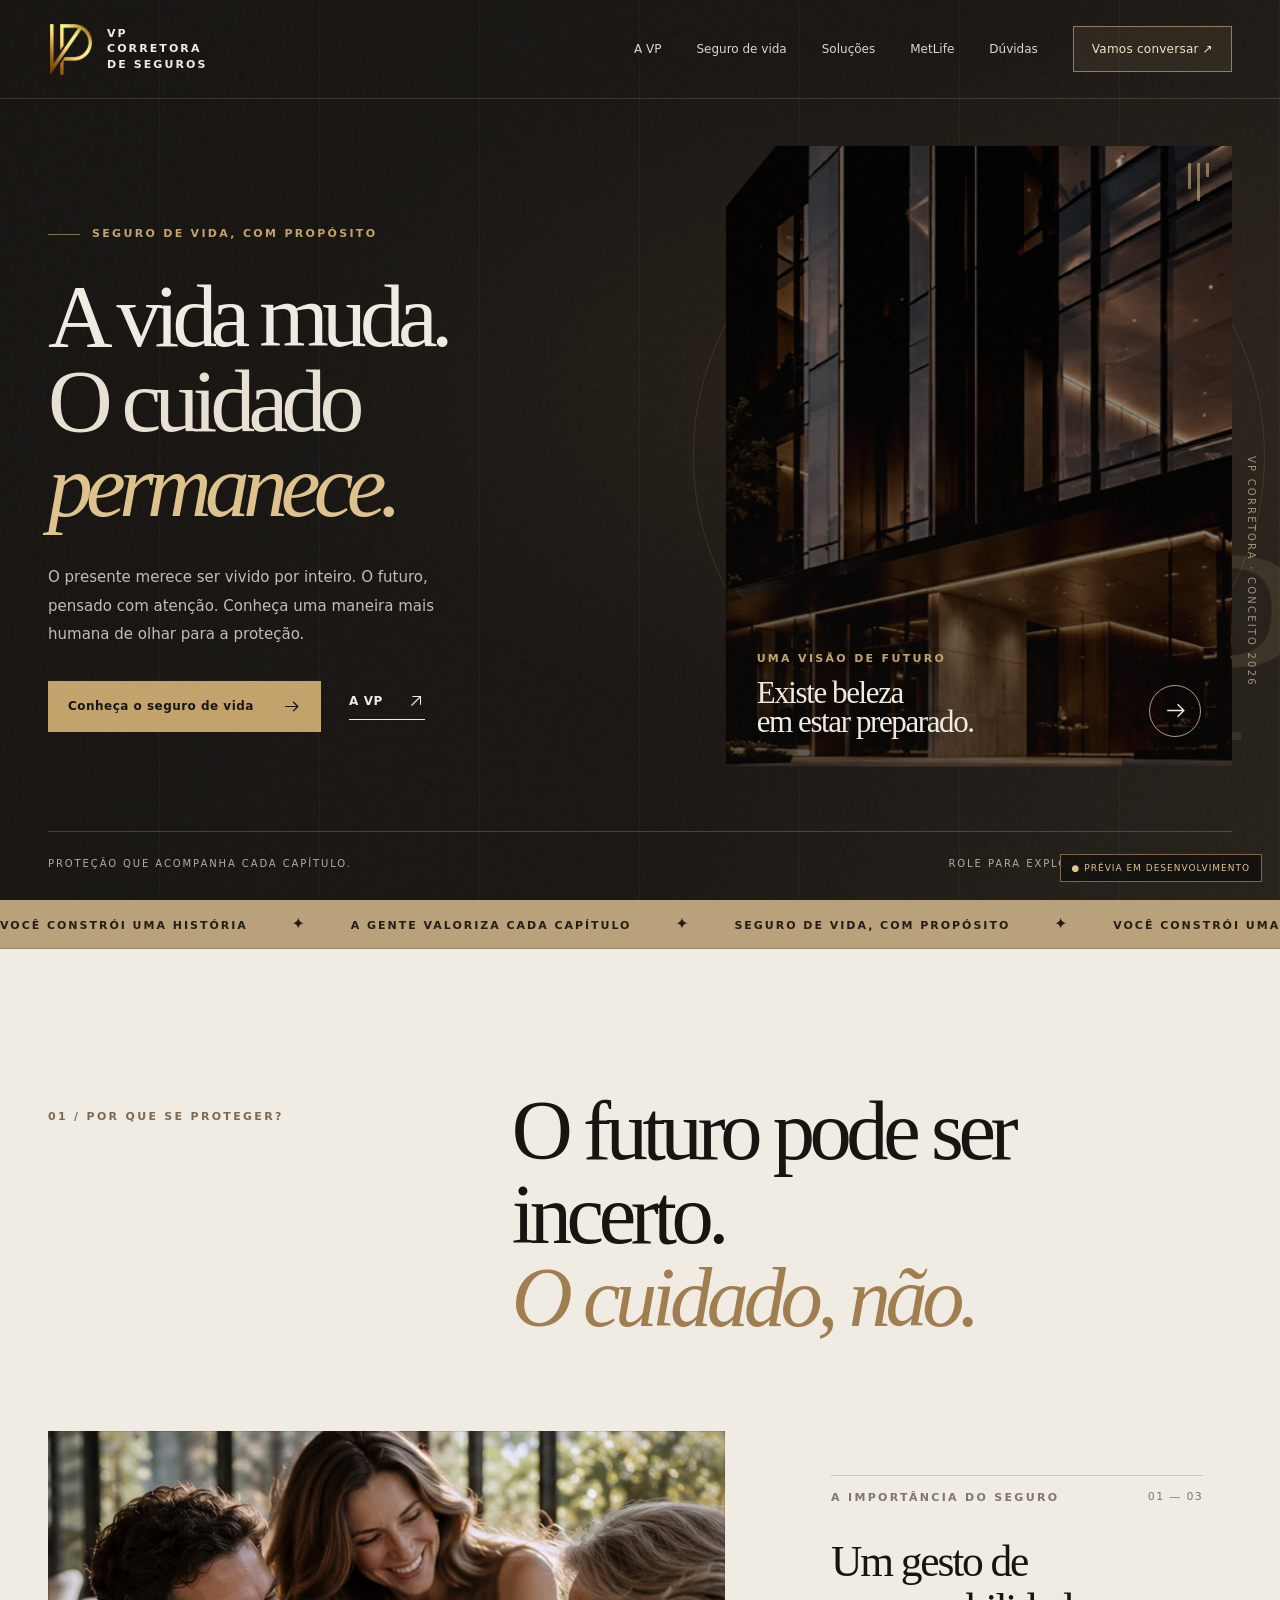
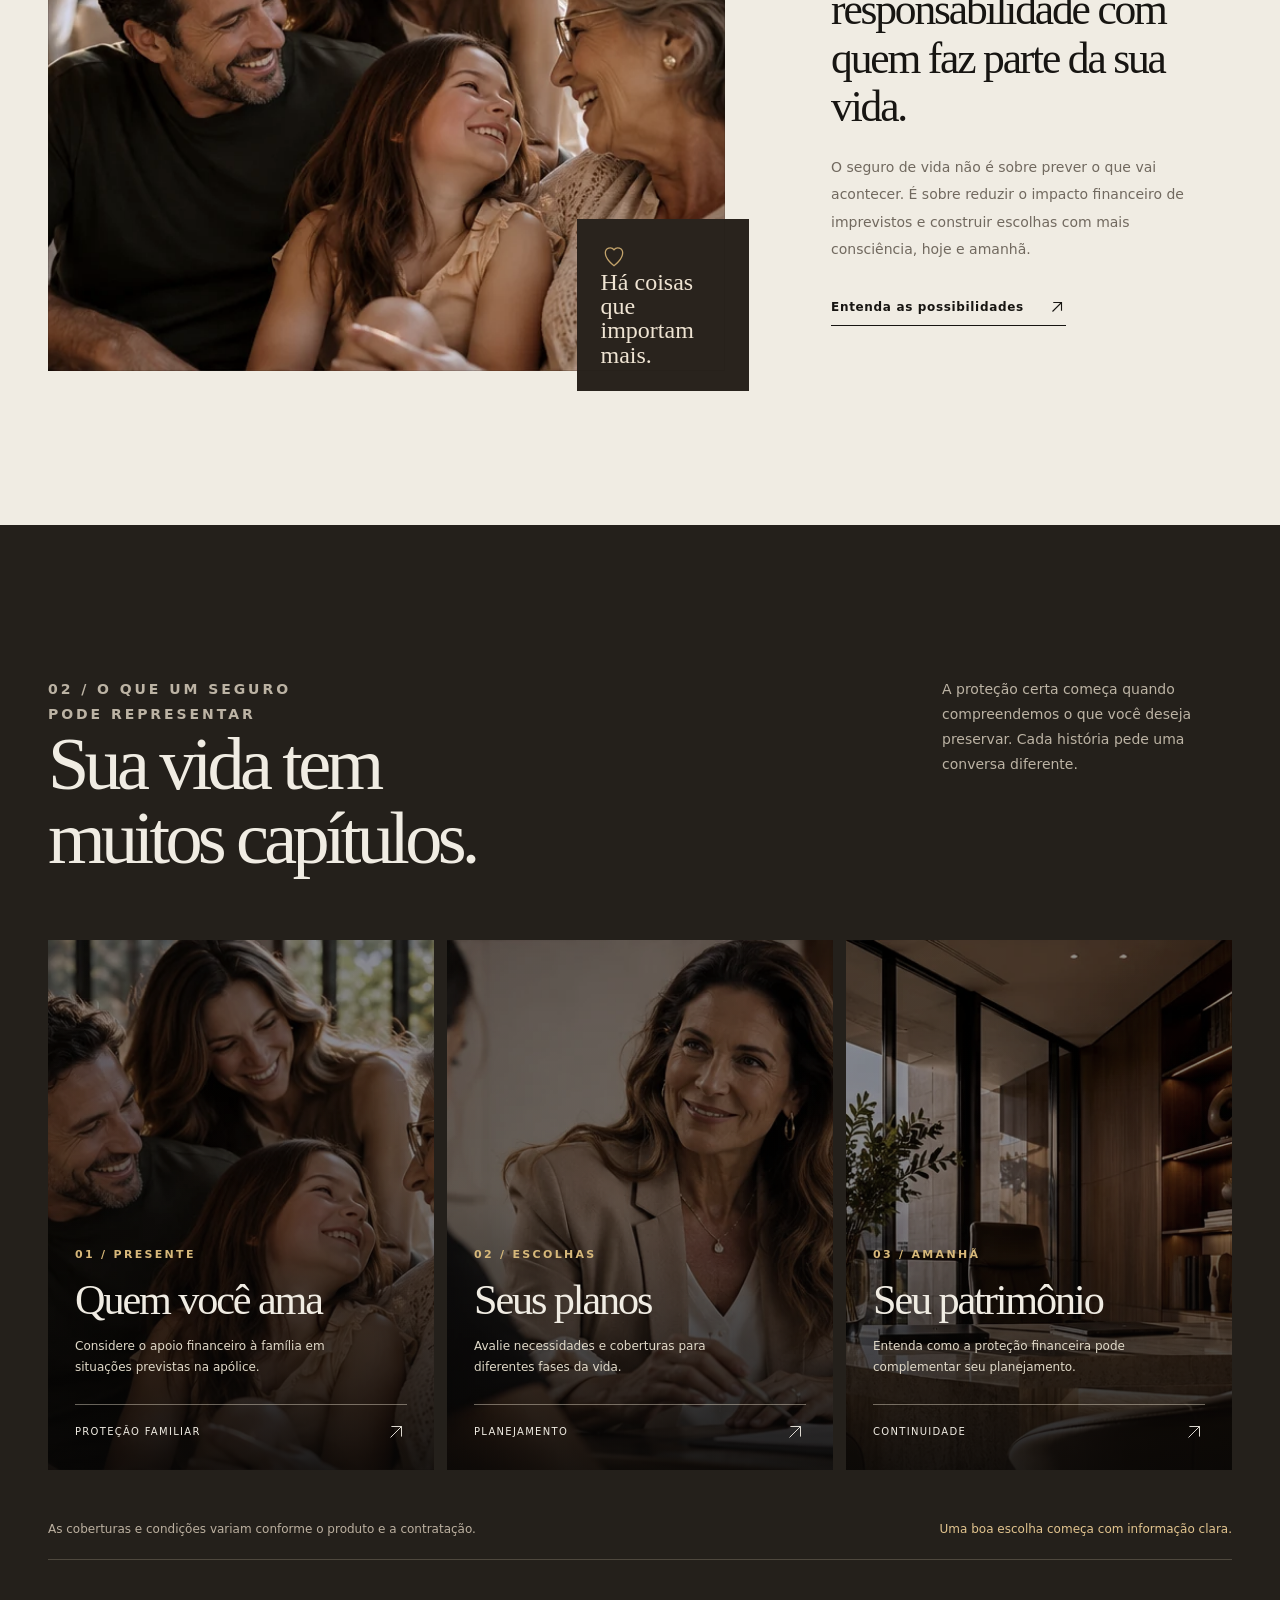
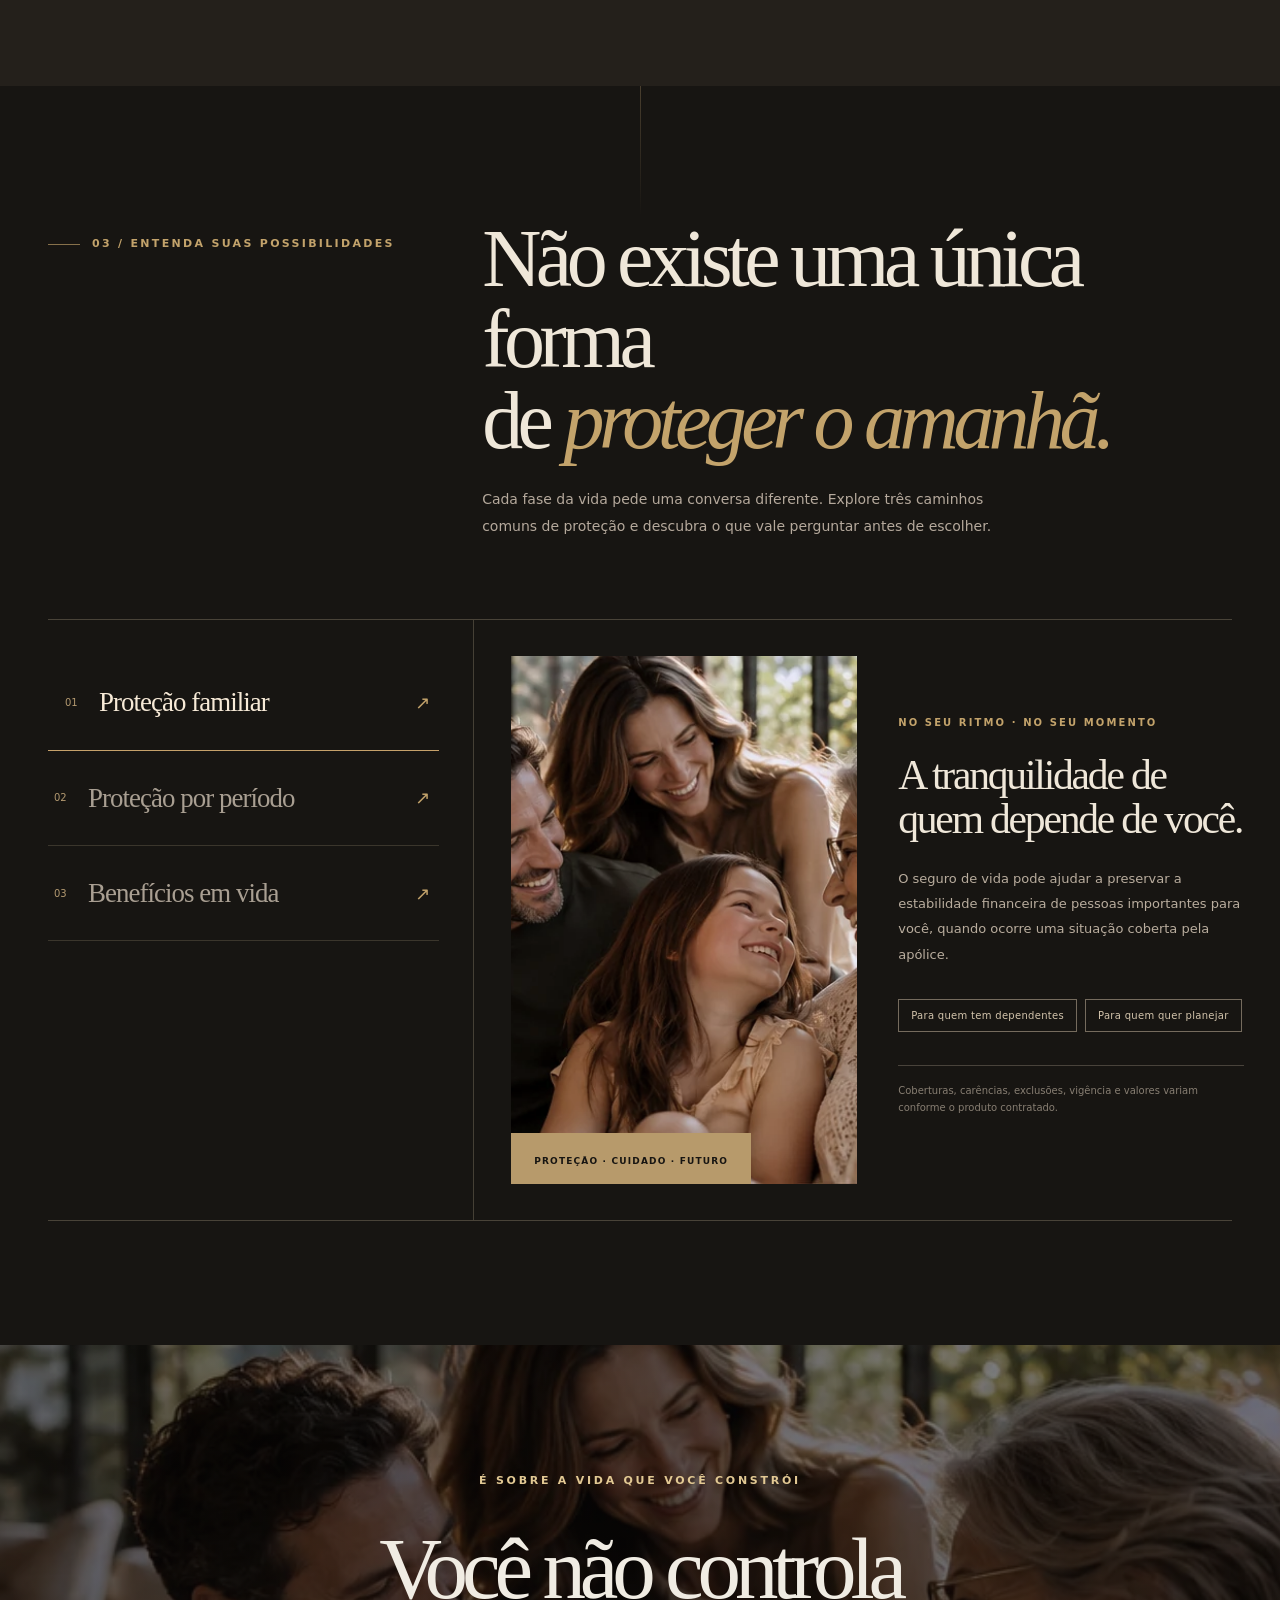
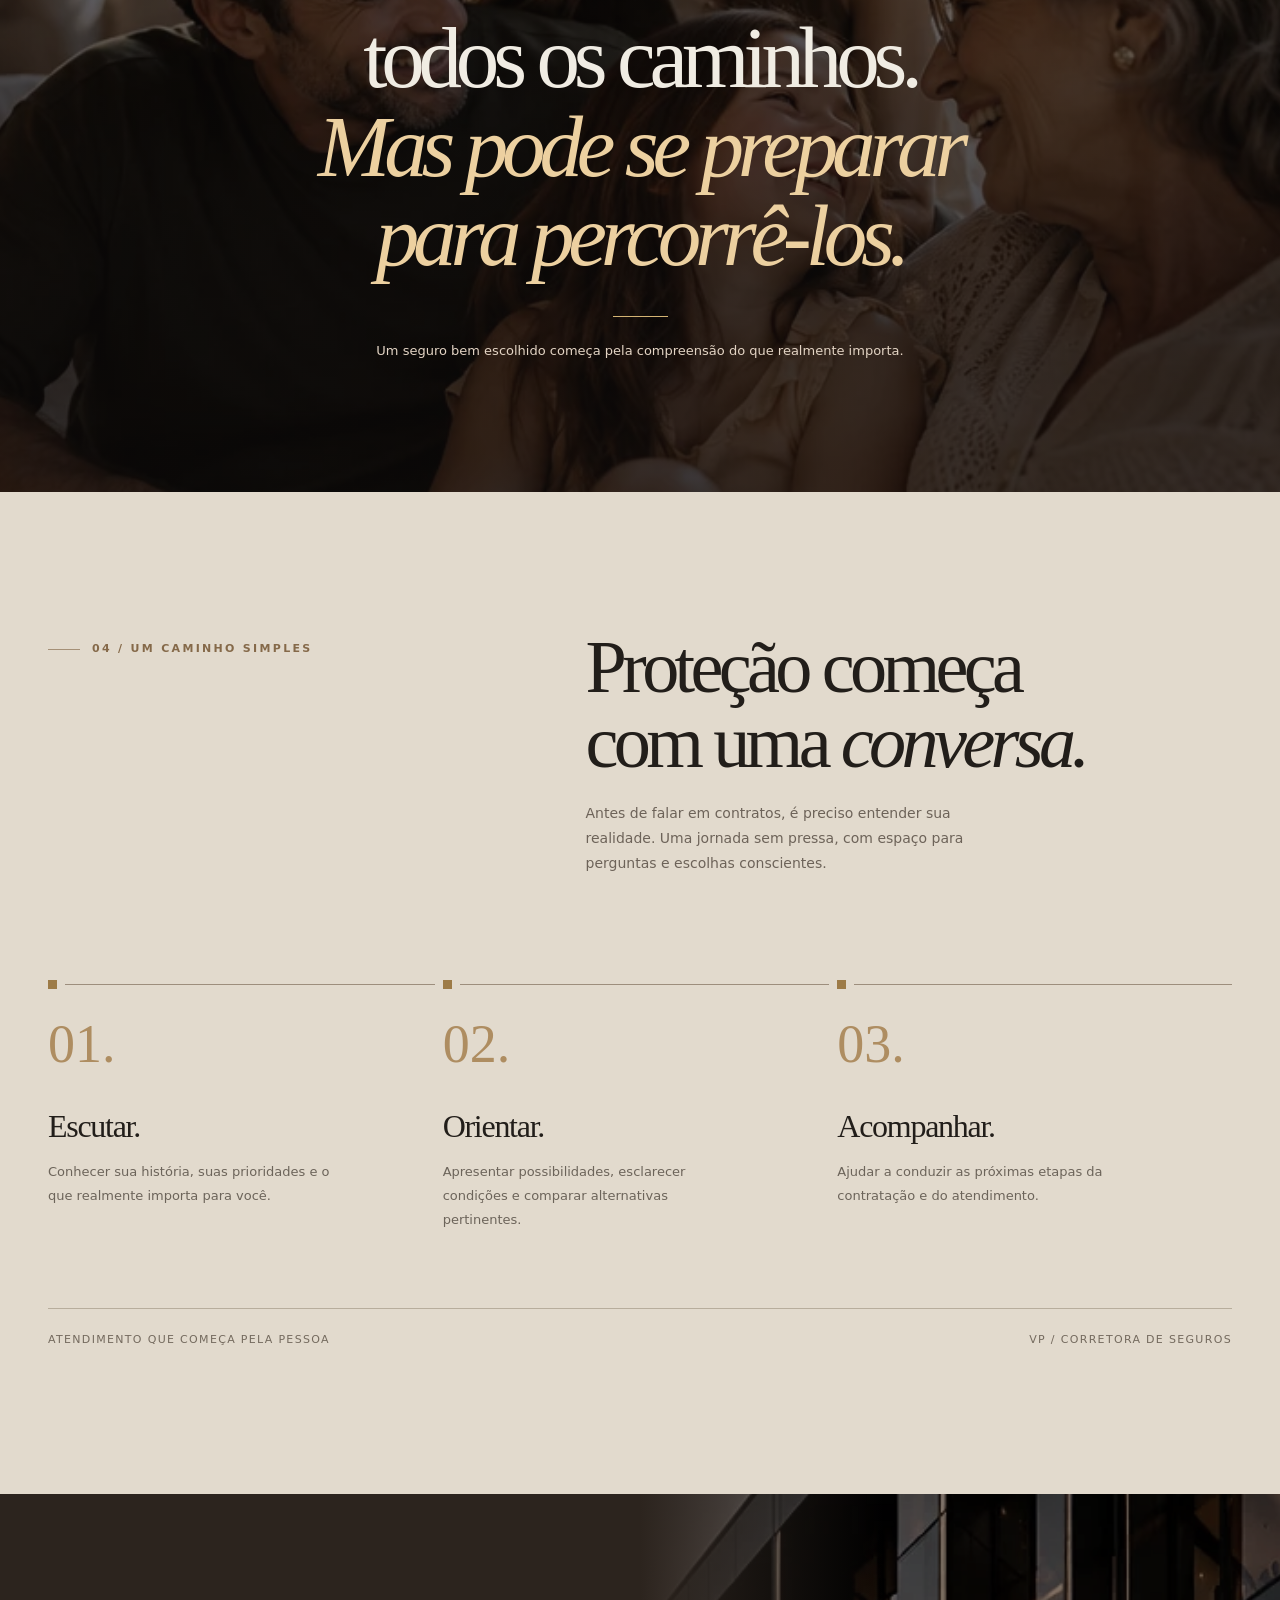
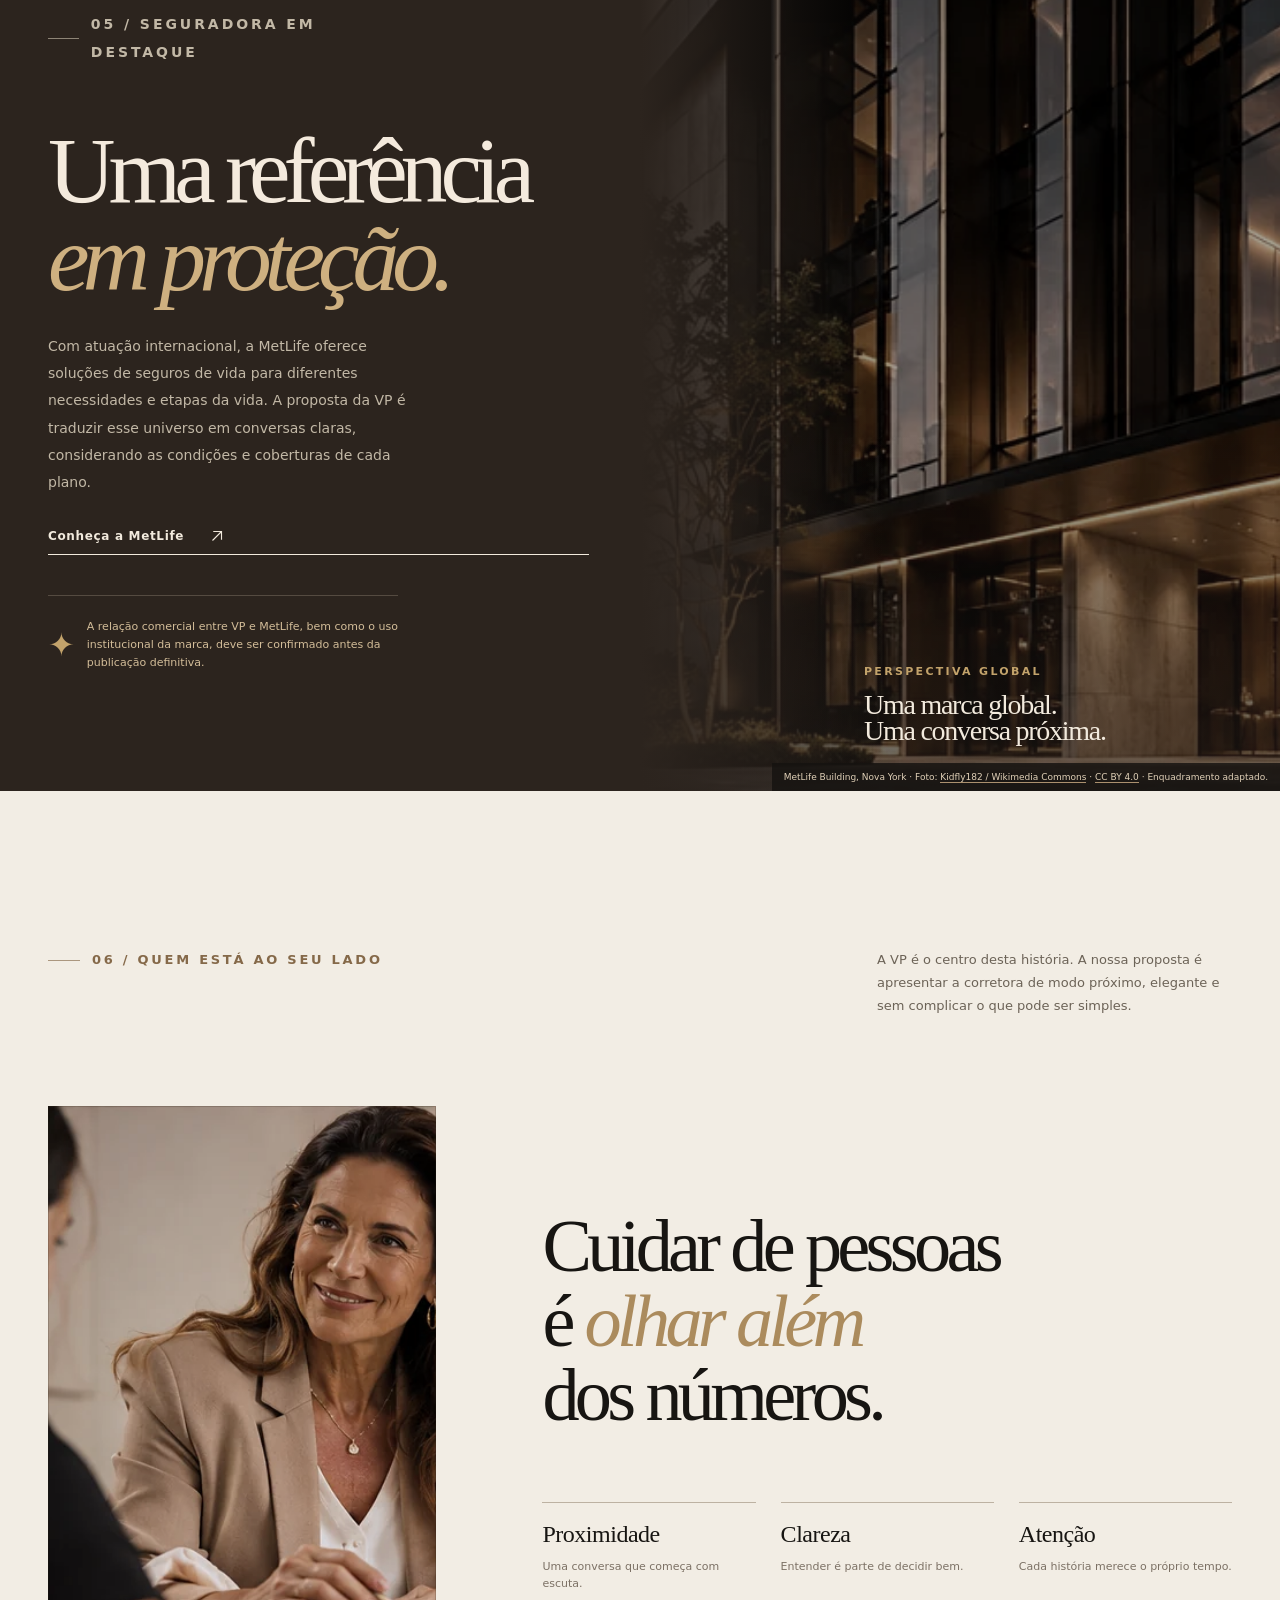
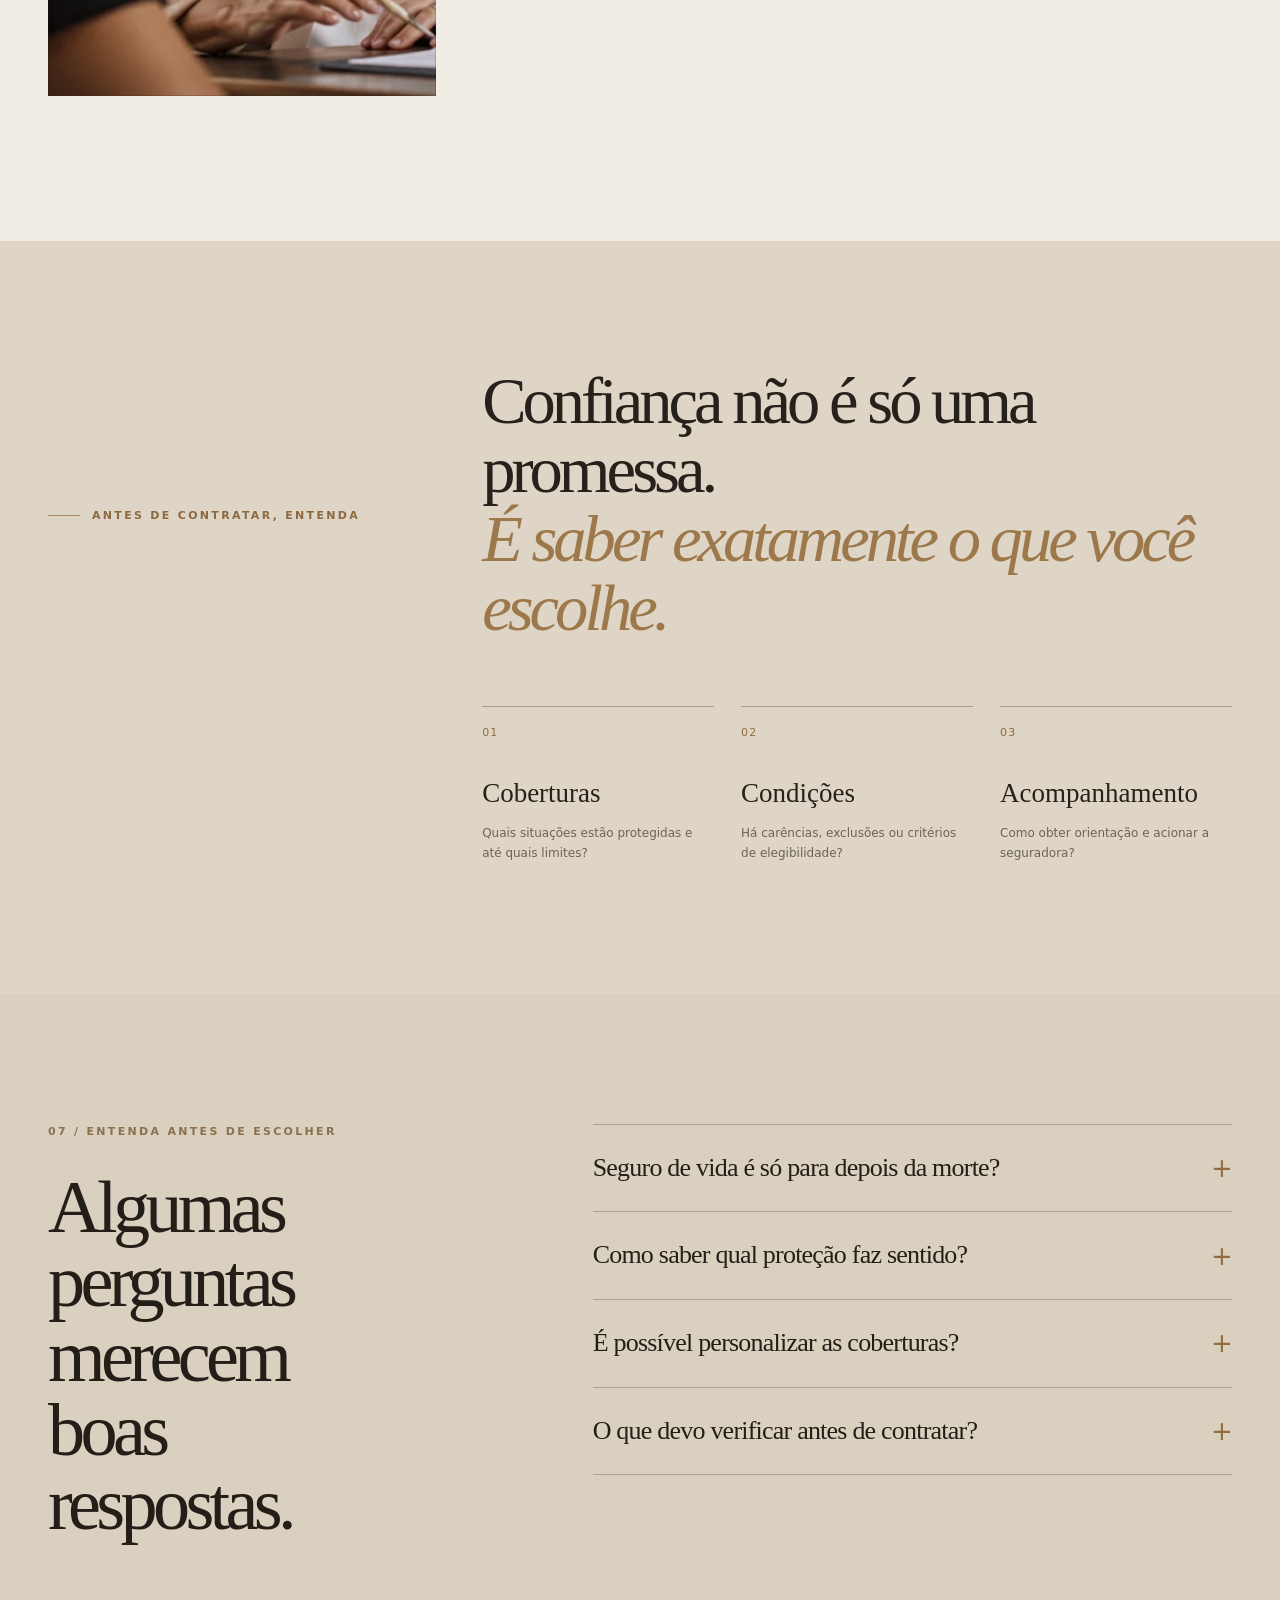
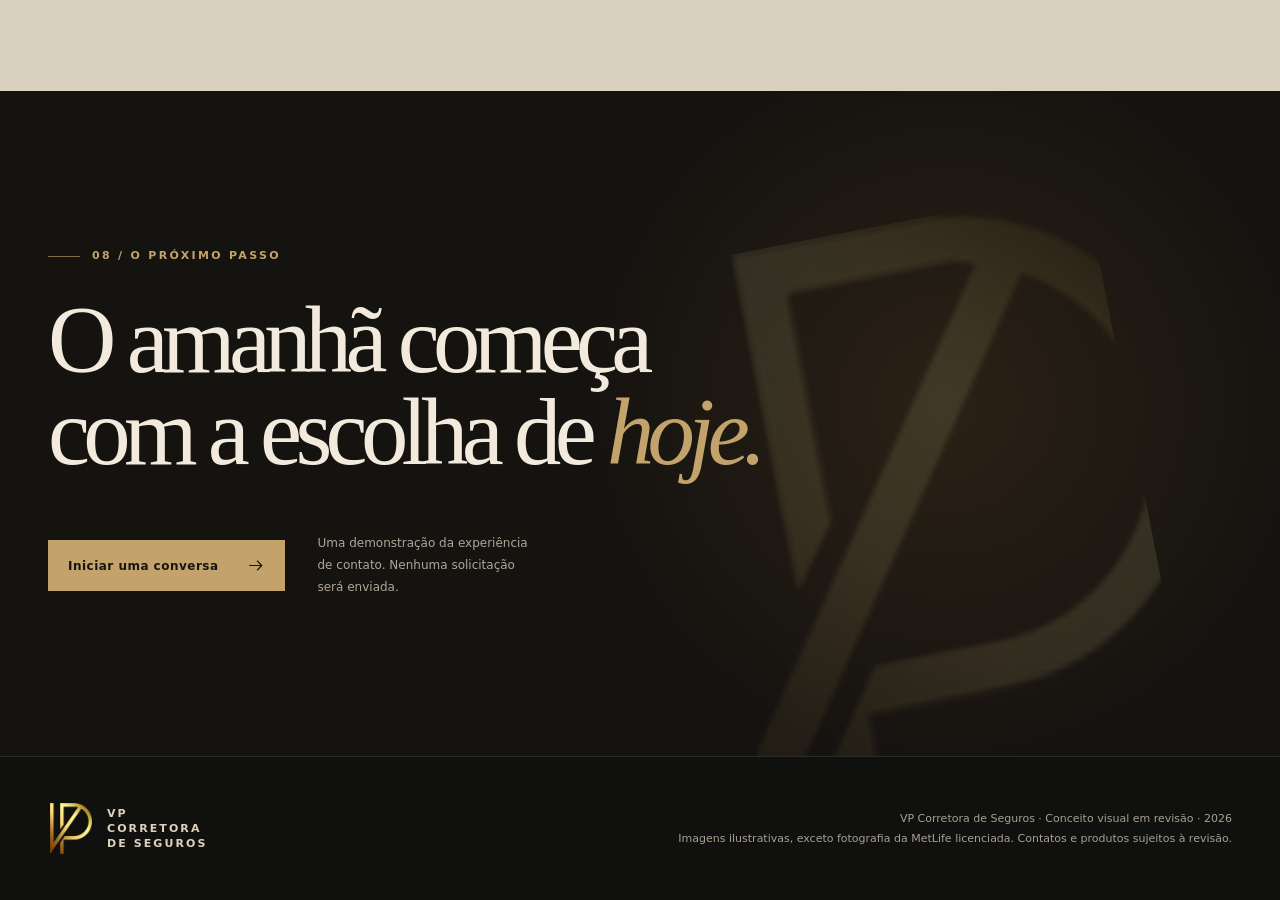
==== commit dfeaf8eb: "feat(vp): expand cinematic site with product explorer, editorial storytelling and MetLife photo" ====
--- a/vp-seguros-demo/index.html
+++ b/vp-seguros-demo/index.html
@@ -1,45 +1,110 @@
 <!DOCTYPE html>
+
+
 <html lang="pt-BR">
 <head>
-<meta charset="UTF-8" />
-<meta name="viewport" content="width=device-width, initial-scale=1" />
-<meta name="theme-color" content="#f7f6f2" />
-<meta name="description" content="Protótipo institucional da VP Corretora de Seguros. Conteúdo sujeito à validação da empresa." />
-<title>VP Corretora de Seguros | Proteção para o que importa</title>
-<link rel="preconnect" href="https://fonts.googleapis.com" />
-<link rel="preconnect" href="https://fonts.gstatic.com" crossorigin />
-<link href="https://fonts.googleapis.com/css2?family=DM+Sans:wght@400;500;600;700&family=Manrope:wght@400;500;600;700&family=Playfair+Display:ital,wght@0,400;0,500;1,400&display=swap" rel="stylesheet" />
+<meta charset="utf-8"/>
+<meta content="width=device-width,initial-scale=1,viewport-fit=cover" name="viewport"/>
+<meta content="#171512" name="theme-color"/>
+<meta content="Conheça o seguro de vida, suas possibilidades de proteção e o atendimento consultivo da VP Corretora de Seguros. Conceito visual em desenvolvimento." name="description"/>
+<title>VP Corretora de Seguros | Proteção para viver o amanhã</title>
 <style>
-:root{--cream:#f7f6f2;--paper:#efede7;--ink:#171717;--gold:#bd9445;--gold-soft:#d8ba83;--muted:#706c65;--border:#dfdbd2;--font:'DM Sans',Arial,sans-serif;--serif:'Playfair Display',Georgia,serif}
-*{box-sizing:border-box}html{scroll-behavior:smooth}body{margin:0;color:var(--ink);background:var(--cream);font-family:var(--font);-webkit-font-smoothing:antialiased}a{text-decoration:none;color:inherit}button{font:inherit}img{max-width:100%;display:block}.wrap{max-width:1220px;padding:0 34px;margin:auto}::selection{background:#dfc18d;color:#191919}
-.preview{background:#24231f;color:#e8e2d5;text-align:center;font-size:10px;letter-spacing:1.3px;padding:10px 12px}.preview strong{color:#e2c38f;font-weight:600}
-header{position:relative;z-index:30;background:var(--cream);border-bottom:1px solid var(--border)}.header-inner{display:flex;justify-content:space-between;align-items:center;min-height:92px;gap:24px}.brand{display:flex;align-items:center;gap:13px;min-width:202px}.brand-art{width:53px;height:58px;flex-shrink:0}.brand-art path{stroke:var(--gold);stroke-width:8;fill:none;stroke-linecap:square;stroke-linejoin:round}.brand-text{font-family:Manrope,sans-serif;font-size:11px;font-weight:700;line-height:1.5;letter-spacing:1.9px}.nav{display:flex;align-items:center;gap:36px;font-size:12px;font-weight:600;color:#4c4b47}.nav a:hover{color:#966c2a}.nav-action{border-bottom:1px solid var(--gold);padding:10px 0;font-size:12px;font-weight:700;white-space:nowrap}.nav-action span{color:#9e6f28;margin-left:12px}.mobile-toggle{display:none;border:0;background:transparent;font-size:27px;cursor:pointer;padding:9px;color:var(--ink)}
-.hero{display:grid;grid-template-columns:1fr 0.94fr;gap:min(7vw,92px);align-items:center;padding-top:79px;padding-bottom:93px;min-height:694px}.eyebrow{display:flex;align-items:center;gap:13px;color:#87662c;font-weight:700;letter-spacing:2.5px;font-size:10px;text-transform:uppercase;margin:0}.eyebrow:before{content:'';height:1px;width:29px;background:var(--gold);flex-shrink:0}.eyebrow.light{color:#c8a66c}.hero h1,.title-serif{font-family:var(--serif);font-weight:400;letter-spacing:-2.3px;line-height:1.14}.hero h1{font-size:clamp(52px,5.5vw,83px);margin:33px 0 27px}.hero h1 i,.title-serif i{color:#b18a43;font-weight:400}.lead{color:#68645d;font-size:15px;line-height:1.9;max-width:490px}.hero-buttons{display:flex;align-items:center;gap:26px;flex-wrap:wrap;margin-top:34px}.btn{display:inline-flex;gap:25px;align-items:center;justify-content:center;padding:18px 24px;font-size:12px;font-weight:700;transition:transform .25s ease,background .25s ease;min-height:52px}.btn:hover{transform:translateY(-2px)}.btn-dark{background:#1d1d1c;color:#f8f3e8}.btn-dark:hover{background:#33322e}.btn-gold{background:var(--gold);color:var(--ink)}.arrow{font-size:18px;font-weight:400}.subtle-link{font-size:12px;border-bottom:1px solid #ada9a0;padding:10px 0;font-weight:600}.hero-footnote{display:flex;align-items:center;gap:14px;margin-top:59px;font-size:11px;color:#8d8980;line-height:1.5}.hero-footnote svg{width:32px;height:32px;border:1px solid #d0b986;border-radius:50%;padding:7px;color:#a88243;flex-shrink:0}
-.hero-art{min-width:0;height:550px;background:#dfd5c4;position:relative;overflow:hidden;box-shadow:0 25px 70px #6c5c4022}.hero-art .art-top{position:absolute;top:24px;left:28px;right:28px;display:flex;align-items:center;justify-content:space-between;font-size:9px;letter-spacing:2px;z-index:4;color:#6d614e;font-weight:700}.arch-scene{position:absolute;inset:0;overflow:hidden;background:linear-gradient(137deg,#efe6d8 3%,#d2c2aa 53%,#ab9b83 100%)}.arch-scene:before{content:'';position:absolute;inset:0;background:repeating-linear-gradient(90deg,transparent 0 58px,#ffffff0c 59px 60px)}.arch-outer{position:absolute;width:80%;height:108%;left:16%;top:11%;border-radius:47% 47% 0 0 / 21% 21% 0 0;box-shadow:0 0 0 22px #ded1bf,inset 12px 5px 28px #8c745555;background:linear-gradient(110deg,#938068,#dfd3bc 58%,#bb9f77)}.arch-inner{position:absolute;left:32%;top:27%;width:47%;height:88%;border-radius:47% 47% 0 0 / 18% 18% 0 0;background:linear-gradient(100deg,#766b5e,#bca88b 39%,#ede4d7 90%);box-shadow:inset 22px 5px 19px #463d3750}.arch-inner:before{content:'';position:absolute;inset:25% 16% 0 18%;border-radius:40% 40% 0 0 / 17% 17% 0 0;background:linear-gradient(130deg,#f9edda 4%,#c4b299 95%)}.art-disc{position:absolute;right:-110px;bottom:-115px;background:linear-gradient(120deg,#f6edce,#b78c42);width:305px;height:305px;border-radius:50%;opacity:.9}.art-line{height:1px;transform:rotate(-30deg);background:#faf2dd88;position:absolute;right:-50px;width:380px}.art-line.a{top:30%}.art-line.b{top:33%}.art-copy{position:absolute;left:32px;bottom:48px;z-index:3;color:#fffdf6;font:400 41px/1.15 var(--serif);text-shadow:0 2px 22px #675a48bb}.art-copy i{font-size:24px}.art-bottom{position:absolute;z-index:6;bottom:0;right:0;background:#171717;color:#eee7d7;font-size:9px;letter-spacing:1.2px;padding:17px 20px;display:flex;gap:15px;align-items:center}.art-bottom:before{content:'';display:block;width:21px;height:1px;background:var(--gold)}
-.principles{display:flex;justify-content:space-between;gap:15px;flex-wrap:wrap;align-items:center;border-top:1px solid var(--border);padding-top:28px;padding-bottom:33px;font-size:11px;font-weight:700;letter-spacing:1.7px;color:#77716a}.principles span.dot{color:#c39c61;font-size:20px;font-weight:400}
-.dark-section{background:#1a1917;color:#f4f0e7;padding:122px 0}.section-heading{display:flex;align-items:end;justify-content:space-between;gap:65px;margin-bottom:53px}.section-heading h2{font-size:clamp(46px,5.1vw,70px);margin:25px 0 0;max-width:690px}.section-heading p.copy{max-width:340px;line-height:1.9;color:#b4b1a9;font-size:14px}.service-grid{display:grid;grid-template-columns:1.12fr .88fr;border-top:1px solid #4b4740}.service-main{border-right:1px solid #4b4740;padding:48px 55px 0 0}.service-art{height:216px;position:relative;display:flex;align-items:center}.service-art svg{height:207px;width:250px}.mini-label{color:#c3a476;font-size:10px;letter-spacing:2px;font-weight:700}.service-main h3{font:400 47px var(--serif);margin:16px 0 12px}.service-main p{font-size:14px;color:#b8b3ab;line-height:1.9;max-width:390px}.underlined{display:inline-flex;align-items:center;gap:50px;border-bottom:1px solid var(--gold);padding-bottom:15px;font-size:12px;margin-top:15px}.underlined span{color:var(--gold)}.service-detail{padding:53px 0 0 61px;display:flex;flex-direction:column;justify-content:space-between}.service-index{font:400 100px var(--serif);color:#e3ddd0}.service-index span{color:var(--gold)}.service-detail h3{font:400 31px/1.32 var(--serif);max-width:350px;margin:20px 0 9px}.service-detail p{color:#b2aaa0;font-size:13px;line-height:1.9}.service-detail .bottom-rule{border-top:1px solid #5b4e38;margin-top:38px;padding-top:18px;color:#a4a09a;font-size:11px;line-height:1.7}
-.about{padding-top:138px;padding-bottom:138px;display:grid;grid-template-columns:.94fr 1fr;gap:11%;align-items:center}.image-placeholder{position:relative;aspect-ratio:1/1.04;background:#e2d9cb;padding:23px;overflow:hidden}.frame{position:relative;height:100%;border:1px solid #c1b195;overflow:hidden;background:linear-gradient(139deg,#d8cab6,#efe6da)}.frame::before{content:'';position:absolute;left:8%;right:11%;top:15%;bottom:-10%;border:20px solid #c3b09b;border-bottom:0;border-radius:48% 48% 0 0 / 26% 26% 0 0;box-shadow:inset 0 0 45px #7e67482a}.frame::after{content:'';position:absolute;left:23%;width:45%;top:30%;bottom:0;border-radius:48% 48% 0 0 / 25% 25% 0 0;background:linear-gradient(120deg,#d9c9b3,#f7f1e9)}.frame-sun{position:absolute;z-index:2;width:110px;height:110px;right:13%;top:19%;border-radius:50%;background:#f0d6a5aa}.frame-plant{position:absolute;z-index:4;right:19%;bottom:14%;width:4px;height:28%;background:#8b8d6c;transform:rotate(9deg)}.frame-plant:before,.frame-plant:after{content:'';position:absolute;background:#707e5f;border-radius:100% 0 100% 0;width:33px;height:77px;top:-18px}.frame-plant:before{transform:rotate(-48deg);left:-33px}.frame-plant:after{transform:rotate(42deg);left:2px}.frame-ledge{position:absolute;bottom:12%;left:0;width:100%;height:17px;background:#ae957a;z-index:3;box-shadow:0 80px 0 12px #c0ac94}.placeholder-caption{position:absolute;z-index:5;left:23px;bottom:23px;background:#f7f6f2;color:#4c443b;padding:13px 17px;font-size:10px;letter-spacing:1px;line-height:1.7}.about-copy h2{font-size:clamp(49px,5vw,72px);margin:31px 0 23px}.about-copy>p:not(.eyebrow){font-size:14px;line-height:2;color:#66625c}.about-bottom{display:flex;gap:16px;align-items:center;margin-top:43px;border-top:1px solid var(--border);padding-top:23px;color:#5b5752;font-size:13px}.about-bottom .symbol{font-size:28px;color:var(--gold)}
-.team{background:#eeece6;padding:112px 0 125px}.team-inner{display:grid;grid-template-columns:0.85fr 1.15fr;gap:70px}.team-intro h2{font-size:clamp(47px,4.7vw,66px);margin:27px 0}.team-intro>p:not(.eyebrow){font-size:14px;color:#78736c;line-height:1.95;max-width:380px}.people{display:grid;grid-template-columns:1fr 1fr;gap:23px}.portrait-card:nth-child(2){margin-top:54px}.portrait{position:relative;height:365px;overflow:hidden;background:linear-gradient(145deg,#d9cbb9,#c4b198)}.portrait-card:nth-child(2) .portrait{background:linear-gradient(145deg,#cfcac1,#b1aa9e)}.portrait:before{content:'';position:absolute;left:16%;width:68%;top:13%;bottom:-25%;border:1px solid #fff7ecb3;border-radius:49% 49% 0 0 / 32% 32% 0 0;background:#f7eddf2a}.portrait:after{content:'';position:absolute;left:35%;top:23%;height:90px;width:90px;background:#9e897233;border-radius:50%;box-shadow:0 92px 0 36px #9e897233}.portrait span{position:absolute;z-index:4;bottom:20px;left:17px;background:#f8f5eeed;color:#6a6054;padding:11px 13px;font-size:9px;letter-spacing:1px}.portrait-card h3{font-size:14px;margin:18px 0 5px}.portrait-card p{margin:0;color:#89847e;font-size:11px}
-.contact{background:#191816;color:#f6f2e9;padding:116px 0}.contact-inner{display:grid;grid-template-columns:1.25fr .75fr;align-items:center;gap:50px}.contact h2{font-size:clamp(50px,5vw,72px);margin:28px 0 26px}.contact p:not(.eyebrow){color:#b5b0a7;max-width:510px;line-height:1.9;font-size:14px}.contact .btn{margin-top:24px}.contact small{display:block;color:#a3a098;margin-top:13px;font-size:11px}.contact-logo{border:1px solid #514636;padding:47px;display:flex;flex-direction:column;align-items:center;gap:25px}.contact-logo .monogram{width:178px;height:178px}.contact-logo .monogram path{stroke-width:6;stroke:#d7b36e}.contact-logo span{text-align:center;color:#cfa968;font-size:10px;letter-spacing:5px;line-height:2}
-footer{padding:46px 0 30px}.footer-main{display:flex;justify-content:space-between;align-items:center;gap:20px}.footer-main>p{font:italic 20px var(--serif);color:#a18a68}.footer-bottom{border-top:1px solid var(--border);margin-top:39px;padding-top:24px;display:flex;gap:16px;flex-wrap:wrap;justify-content:space-between;align-items:center;font-size:10px;color:#8c867f}
-@media(max-width:1020px){.header-inner{min-height:84px}.nav{gap:15px}.hero{gap:38px}.hero h1{font-size:59px}.hero-art{height:480px}.team-inner{gap:35px}}@media(max-width:760px){.wrap{padding:0 22px}.preview{font-size:9px;line-height:1.5}.header-inner{min-height:77px}.brand{gap:8px;min-width:auto}.brand-art{width:42px;height:47px}.brand-text{font-size:9px;letter-spacing:1.3px}.nav{display:none;position:absolute;left:0;right:0;top:77px;background:#faf9f5;box-shadow:0 12px 22px #0000000c;padding:23px;flex-direction:column;align-items:flex-start;gap:23px}.nav.is-open{display:flex}.nav-action{margin-left:auto;font-size:11px}.mobile-toggle{display:block}.hero{grid-template-columns:1fr;padding-top:55px;padding-bottom:52px;min-height:auto;gap:45px}.hero h1{font-size:clamp(50px,11.8vw,70px);letter-spacing:-1.6px}.hero-art{height:450px}.hero-footnote{margin-top:37px}.hero-buttons{gap:18px}.principles{padding:19px 22px;font-size:9px;letter-spacing:.9px;gap:13px}.principles span:nth-of-type(6),.principles span:nth-of-type(7){display:none}.dark-section{padding:80px 0}.section-heading{display:block;margin-bottom:37px}.section-heading h2{font-size:clamp(45px,10vw,61px)}.section-heading p.copy{margin-top:20px}.service-grid{grid-template-columns:1fr}.service-main{border-right:0;padding-right:0;padding-bottom:43px}.service-art{height:165px}.service-art svg{height:160px}.service-main h3{font-size:42px}.service-detail{border-top:1px solid #504c46;padding:31px 0 0}.service-index{font-size:70px}.service-detail h3{font-size:28px}.about{grid-template-columns:1fr;gap:56px;padding-top:75px;padding-bottom:75px}.image-placeholder{max-height:490px}.about-copy h2{font-size:clamp(46px,10vw,61px)}.team{padding:80px 0}.team-inner{grid-template-columns:1fr}.team-intro h2{font-size:52px}.people{gap:13px;margin-top:18px}.portrait{height:270px}.portrait-card:nth-child(2){margin-top:27px}.portrait:after{left:27%;height:73px;width:73px}.portrait span{font-size:8px;left:9px;bottom:11px;padding:8px 9px}.contact{padding:80px 0}.contact-inner{grid-template-columns:1fr}.contact h2{font-size:clamp(45px,10vw,63px)}.contact-logo{padding:27px;max-width:340px;margin:0 auto}.contact-logo .monogram{width:120px;height:120px}.footer-main{align-items:flex-start;flex-direction:column}.footer-bottom{flex-direction:column;align-items:flex-start}.footer-main>p{font-size:17px}}@media(max-width:390px){.wrap{padding:0 17px}.nav-action{font-size:10px}.brand-text{font-size:8px}.hero h1{font-size:48px}.hero-art{height:385px}.art-copy{font-size:32px}.art-copy i{font-size:19px}.art-bottom{font-size:8px}.people{grid-template-columns:1fr 1fr}.portrait{height:229px}.portrait:after{height:62px;width:62px}}@media(prefers-reduced-motion:reduce){html{scroll-behavior:auto}.btn{transition:none}}
-.brand-art{object-fit:contain;width:44px;height:58px}.contact-logo .official-logo{width:100%;max-width:295px;height:auto}.contact-logo{background:#161513;min-height:280px}.footer-main .brand-art{width:44px;height:58px}@media(max-width:760px){.brand-art{width:34px;height:45px}.contact-logo{min-height:215px}}
+
+:root{--ink:#171512;--coal:#211d18;--brown:#302821;--paper:#f0ece3;--cream:#e8e0d2;--soft:#c8bfb1;--brass:#c3a36b;--brass-light:#dfc38d;--white:#fffaf1;--line:rgba(235,219,194,.21);--lineDark:rgba(40,32,25,.19);--sans:'DM Sans','Manrope',system-ui,-apple-system,sans-serif;--serif:'Iowan Old Style','Baskerville','Palatino Linotype','Book Antiqua',Georgia,serif}
+*,*::before,*::after{box-sizing:border-box}html{scroll-behavior:smooth}body{margin:0;overflow-x:hidden;background:var(--ink);color:var(--paper);font-family:var(--sans);-webkit-font-smoothing:antialiased}button,input,select,textarea{font:inherit}a{color:inherit;text-decoration:none}button{cursor:pointer}img{display:block;width:100%;height:100%;object-fit:cover}::selection{background:var(--brass);color:var(--ink)}:focus-visible{outline:2px solid var(--brass-light);outline-offset:4px}html,body{max-width:100%}svg{display:block}.skip{position:absolute;left:-9999px;z-index:1000;background:#fff;color:#111;padding:12px}.skip:focus{left:10px;top:10px}
+.noise{pointer-events:none;position:fixed;inset:0;z-index:40;opacity:.10;background-image:url("data:image/svg+xml,%3Csvg viewBox='0 0 180 180' xmlns='http://www.w3.org/2000/svg'%3E%3Cfilter id='n'%3E%3CfeTurbulence type='fractalNoise' baseFrequency='.83' numOctaves='3' stitchTiles='stitch'/%3E%3C/filter%3E%3Crect width='100%25' height='100%25' opacity='.23' filter='url(%23n)'/%3E%3C/svg%3E")}
+.wrap{width:min(100% - 96px,1376px);margin-inline:auto}.smallcap{font-size:11px;line-height:1.5;text-transform:uppercase;letter-spacing:.21em;font-weight:700}.dim{color:#a89e8d}.gold{color:var(--brass)}.serif{font-family:var(--serif);font-weight:400;letter-spacing:-.059em}.serif em{font-weight:400;letter-spacing:-.07em}.kicker{display:flex;align-items:center;gap:12px}.kicker:before{content:'';height:1px;width:32px;background:currentColor;opacity:.65}.section-label{margin:0 0 30px}.section-number{font-variant-numeric:tabular-nums;font-size:11px;letter-spacing:.12em}.btn{display:inline-flex;align-items:center;justify-content:space-between;gap:28px;border:1px solid transparent;padding:15px 19px;font-size:12px;font-weight:700;letter-spacing:.04em;transition:background .35s,color .35s,border-color .35s,transform .3s}.btn:hover{transform:translateY(-2px)}.btn svg{width:19px;height:19px}.btn-gold{background:var(--brass);color:var(--ink)}.btn-gold:hover{background:var(--brass-light)}.btn-outline{border-color:rgba(238,226,206,.43);color:var(--paper)}.btn-outline:hover{background:rgba(255,255,255,.11)}.textlink{display:inline-flex;align-items:center;gap:24px;border-bottom:1px solid currentColor;padding-bottom:9px;font-weight:700;font-size:12px;letter-spacing:.055em}.textlink svg{width:18px;height:18px;transition:transform .25s}.textlink:hover svg{transform:translate(4px,-4px)}
+.header{position:absolute;z-index:70;top:0;left:0;width:100%;border-bottom:1px solid rgba(250,240,223,.15)}.header-inner{height:98px;display:flex;align-items:center;justify-content:space-between;gap:26px}.brand{display:flex;align-items:center;gap:13px;flex-shrink:0}.brand img{object-fit:contain;width:46px;height:51px}.brand-text{font-size:11px;line-height:1.4;font-weight:700;letter-spacing:.19em;text-transform:uppercase;max-width:115px}.header nav{display:flex;align-items:center;gap:35px}.header nav a:not(.nav-contact){font-size:12px;color:#ded7ca;transition:color .25s}.header nav a:hover{color:var(--brass-light)}.nav-contact{font-size:12px;letter-spacing:.02em;padding:15px 18px;background:rgba(200,169,118,.1);border:1px solid rgba(231,203,151,.53);color:#f4e4c8}.nav-contact:hover{background:var(--brass);color:#191510}.menu-btn{display:none;background:none;border:1px solid #aaa091;padding:9px;color:#f6ebd8}
+.hero{min-height:790px;min-height:100svh;position:relative;overflow:hidden;background:linear-gradient(114deg,#171512 0%,#1a1714 57%,#28221c 100%)}.hero:before{content:'';position:absolute;inset:0;background:radial-gradient(ellipse at 72% 43%,rgba(168,122,69,.11),transparent 49%);pointer-events:none}.hero-lines{pointer-events:none;position:absolute;inset:0;background:repeating-linear-gradient(90deg,transparent 0, transparent calc(12.5% - 1px),rgba(239,219,185,.035) calc(12.5% - 1px),rgba(239,219,185,.035) 12.5%)}.hero-inner{min-height:790px;min-height:100svh;display:grid;grid-template-columns:minmax(0,1.15fr) minmax(0,.96fr);gap:6%;align-items:center;position:relative;padding-top:127px;padding-bottom:115px}.hero-content{position:relative;z-index:3;padding-top:35px}.hero-kicker{color:var(--brass);margin-bottom:30px}.hero h1{font:400 clamp(60px,7vw,115px)/.95 var(--serif);letter-spacing:-.076em;margin:0 0 35px;white-space:nowrap}.hero h1 em{color:var(--brass-light)}.hero h1 .thin{font-style:normal;color:#e9e1d4}.hero-lead{font-size:15px;line-height:1.9;color:#c3bdb2;max-width:390px;margin:0 0 32px}.hero-actions{display:flex;align-items:center;gap:28px}.hero-visual{align-self:stretch;position:relative;min-height:540px;display:flex;align-items:center;justify-content:center;perspective:1300px}.hero-rings{position:absolute;width:113%;aspect-ratio:1;border:1px solid rgba(191,154,100,.17);border-radius:50%;transform:rotate(-19deg);z-index:0}.hero-rings:before,.hero-rings:after{content:'';position:absolute;inset:12%;border:1px solid rgba(187,153,108,.15);border-radius:50%}.hero-rings:after{inset:25%}.hero-arch{position:relative;z-index:1;width:min(100%,540px);height:min(69vh,665px);min-height:490px;overflow:hidden;clip-path:polygon(10% 0%,100% 0%,100% 100%,0% 100%,0 10%);background:#28231d;box-shadow:0 40px 100px rgba(0,0,0,.38);transition:transform .14s ease-out;transform:translate3d(0,var(--visual-offset,0px),0)}.hero-arch img{width:100%;height:100%;object-fit:cover;object-position:54% 50%;filter:brightness(.67) saturate(.67) contrast(1.12);transform:scale(1.09);animation:photoUnveil 1.6s ease-out both}.hero-arch:after{content:'';position:absolute;inset:0;background:linear-gradient(180deg,rgba(14,14,14,.04) 20%,rgba(16,13,11,.42) 85%),linear-gradient(90deg,rgba(16,13,11,.15),transparent 80%)}.arch-top{position:absolute;top:17px;right:23px;z-index:4;display:flex;gap:6px}.arch-top span{width:3px;height:26px;background:rgba(234,203,146,.5)}.arch-top span:nth-child(2){height:38px}.arch-top span:nth-child(3){height:14px}.arch-caption{position:absolute;z-index:4;bottom:30px;left:31px;right:31px;display:flex;align-items:flex-end;justify-content:space-between;gap:20px}.arch-caption p{font:400 31px/.94 var(--serif);letter-spacing:-.045em;margin:11px 0 0}.arch-caption .little-ring{width:52px;height:52px;flex-shrink:0;border:1px solid rgba(235,220,190,.7);border-radius:50%;display:grid;place-items:center}.little-ring svg{width:25px}.hero-giant-vp{font:400 clamp(140px,22vw,320px)/.8 var(--serif);letter-spacing:-.17em;position:absolute;z-index:0;bottom:4%;right:-6%;color:rgba(235,204,154,.105);pointer-events:none;user-select:none;mix-blend-mode:screen}.hero-side-label{position:absolute;z-index:3;top:50%;right:-25px;writing-mode:vertical-rl;text-transform:uppercase;letter-spacing:.22em;font-size:10px;color:rgba(231,214,182,.62)}.hero-bottom{position:absolute;bottom:28px;left:0;width:100%;z-index:5}.hero-bottom>.wrap{display:flex;align-items:center;justify-content:space-between;padding-top:22px;border-top:1px solid var(--line)}.hero-bottom p{font-size:10px;letter-spacing:.19em;text-transform:uppercase;margin:0;color:#b9ac98}.hero-bottom .down{display:flex;align-items:center;gap:15px}.hero-bottom .down svg{width:18px;height:18px}.scroll-track{height:2px;width:90px;background:#514a40;position:relative}.scroll-track i{display:block;height:2px;width:25px;background:var(--brass);animation:scrollMove 2.4s ease-in-out infinite}
+.marquee{background:#b9a17b;color:#251d17;padding:16px 0;white-space:nowrap;overflow:hidden;border-bottom:1px solid #9e875d}.marquee p{font:700 11px/1 var(--sans);letter-spacing:.18em;margin:0;text-transform:uppercase;animation:marquee 36s linear infinite}.marquee b{font-size:16px;margin:0 38px;font-weight:400}
+.why{background:var(--paper);color:var(--ink);padding:140px 0 154px}.why-head{display:grid;grid-template-columns:1fr 1.7fr;gap:40px;align-items:start}.why-head .smallcap{padding-top:20px;color:#7e6a50}.why h2{font:400 clamp(49px,6.6vw,98px)/.99 var(--serif);letter-spacing:-.064em;margin:0;max-width:980px}.why h2 em{color:#a17e4f}.why-layout{display:grid;grid-template-columns:1.35fr .8fr;gap:9%;align-items:center;margin-top:91px}.why-photo{height:540px;position:relative;overflow:visible}.why-photo img{height:100%;width:100%;object-position:center 45%;filter:saturate(.75)}.why-photo:after{content:'';position:absolute;inset:0;border:1px solid rgba(24,21,18,.12);pointer-events:none}.why-photo>.photo-stamp{position:absolute;bottom:-20px;right:-24px;width:172px;height:172px;background:#29231d;color:#efe4d3;padding:24px;display:flex;flex-direction:column;justify-content:space-between}.photo-stamp svg{width:26px;color:var(--brass)}.photo-stamp span{font:400 24px/1.01 var(--serif)}.why-description{max-width:372px}.why-description .numberline{display:flex;justify-content:space-between;border-top:1px solid var(--lineDark);padding:14px 0 30px;color:#80776c}.why-description h3{font:400 clamp(32px,3.4vw,52px)/1.11 var(--serif);letter-spacing:-.05em;margin:0 0 24px}.why-description p{line-height:1.95;color:#71695f;font-size:14px;margin:0 0 33px}
+.insurance{background:#24201b;color:var(--paper);padding:128px 0 126px}.section-top{display:flex;justify-content:space-between;align-items:start;gap:32px;margin-bottom:64px}.insurance h2,.process h2,.about h2,.faq h2{font:400 clamp(46px,5.8vw,84px)/1 var(--serif);letter-spacing:-.063em;margin:0}.section-top p{max-width:290px;color:#bcb3a4;font-size:14px;line-height:1.8;margin:24px 0 0}.insurance-grid{display:grid;grid-template-columns:repeat(3,minmax(0,1fr));gap:13px}.insurance-item{height:530px;position:relative;overflow:hidden;background:#3b3329}.insurance-item img{filter:brightness(.62) saturate(.72);transition:transform .75s cubic-bezier(.2,.75,.2,1),filter .7s}.insurance-item:hover img{transform:scale(1.085);filter:brightness(.79) saturate(.85)}.insurance-item:after{content:'';inset:0;position:absolute;background:linear-gradient(180deg,rgba(0,0,0,.06) 15%,rgba(12,9,8,.12) 47%,rgba(8,7,6,.82) 100%)}.insurance-content{position:absolute;left:27px;right:27px;bottom:27px;z-index:2}.insurance-content .smallcap{color:#d7b87a}.insurance-content h3{font:400 clamp(30px,3.3vw,44px)/1.04 var(--serif);letter-spacing:-.05em;margin:14px 0}.insurance-content p{font:400 12px/1.75 var(--sans);max-width:270px;color:#e0d9c8;margin:0 0 26px}.insurance-content .card-bottom{display:flex;justify-content:space-between;align-items:center;padding-top:16px;border-top:1px solid rgba(250,240,220,.4)}.insurance-content .card-bottom span{font-size:10px;text-transform:uppercase;letter-spacing:.13em}.insurance-content svg{width:22px}.insurance-foot{display:flex;align-items:center;justify-content:space-between;border-bottom:1px solid var(--line);margin-top:50px;padding-bottom:20px;color:#bcb0a0;font-size:12px;line-height:1.6}.insurance-foot strong{font-weight:500;color:#e2c48f}
+.process{padding:138px 0 148px;background:#e2dacd;color:#221e1a}.process-header{display:grid;grid-template-columns:.8fr 1.2fr;gap:9%;align-items:start}.process-desc{margin:22px 0 0;color:#6d6359;line-height:1.8;max-width:420px;font-size:14px}.process-steps{display:grid;grid-template-columns:repeat(3,minmax(0,1fr));gap:0;margin-top:108px;border-top:1px solid #9d8e7d}.step{padding:32px 34px 0 0;position:relative}.step:before{content:'';position:absolute;top:-5px;left:0;height:9px;width:9px;background:#9d7b47;box-shadow:0 0 0 8px #e2dacd}.step .num{display:block;font:400 54px/1 var(--serif);color:#ae8d61;margin-bottom:39px}.step h3{font:400 32px/1.06 var(--serif);letter-spacing:-.04em;margin:0 0 16px}.step p{font:400 13px/1.85 var(--sans);max-width:290px;color:#6c645a;margin:0}.process-foot{display:flex;align-items:center;justify-content:space-between;margin-top:76px;padding-top:24px;border-top:1px solid #b7ad9c;font-size:11px;text-transform:uppercase;letter-spacing:.12em;color:#746a5e}
+.metlife{position:relative;background:#2c241e;color:#f2eadd;min-height:740px;overflow:hidden}.metlife-inner{display:grid;grid-template-columns:1fr 1fr;min-height:740px}.metlife-copy{padding:117px 8% 120px max(48px,calc((100vw - 1376px)/2));display:flex;flex-direction:column;justify-content:center;position:relative;z-index:2}.metlife h2{font:400 clamp(61px,7.3vw,112px)/.94 var(--serif);letter-spacing:-.075em;margin:30px 0;color:#f4eadd}.metlife h2 em{color:#ceb080}.metlife-copy>p{font-size:14px;line-height:1.95;color:#c2b8a6;max-width:370px;margin:0 0 31px}.metlife-visual{position:relative;min-height:660px;overflow:hidden;background:#2a261f}.metlife-visual img{filter:saturate(.66) brightness(.63) sepia(.10);object-position:30% center;transform:scale(1.04)}.metlife-visual:after{content:'';position:absolute;inset:0;background:linear-gradient(90deg,#2c241e 0%,transparent 38%),linear-gradient(0deg,#2c241e7e,transparent 40%)}.metlife-visual .arch-caption{bottom:47px;left:35%;right:35px}.metlife-visual .arch-caption p{font-size:28px}.metlife-badge{margin-top:40px;display:flex;gap:12px;align-items:center;color:#d3bd99;font-size:11px;line-height:1.6;max-width:350px;border-top:1px solid var(--line);padding-top:22px}.metlife-badge .star{font-size:32px;line-height:1;color:var(--brass)}
+.about{background:#f2ede4;color:var(--ink);padding:145px 0}.about-head{display:flex;align-items:flex-start;justify-content:space-between;margin-bottom:75px}.about-head p{max-width:355px;line-height:1.75;font-size:13px;color:#6c6357}.about-body{display:grid;grid-template-columns:.72fr 1.28fr;gap:9%;align-items:center}.about-body .photo{height:590px;position:relative;overflow:hidden}.about-body .photo img{object-position:45% center;filter:saturate(.78)}.about-body .photo:after{content:'';position:absolute;inset:0;border:1px solid #30231733}.about-body h2{max-width:720px}.about-body h2 em{color:#ab8b5d}.about-body .statements{display:grid;grid-template-columns:repeat(3,1fr);gap:25px;margin-top:70px}.about-body .statements div{border-top:1px solid #bdb2a2;padding-top:18px}.about-body .statements b{display:block;font:400 24px/1.1 var(--serif);letter-spacing:-.02em}.about-body .statements span{display:block;margin-top:10px;font-size:11px;line-height:1.55;color:#7c7165}
+.faq{padding:130px 0 150px;background:#dad0bf;color:#241e18}.faq-layout{display:grid;grid-template-columns:.8fr 1.2fr;gap:10%}.faq h2{max-width:370px}.faq .smallcap{color:#8b704d}.accordion details{border-bottom:1px solid rgba(53,40,27,.28)}.accordion details:first-child{border-top:1px solid rgba(53,40,27,.28)}.accordion summary{cursor:pointer;list-style:none;display:flex;justify-content:space-between;align-items:center;padding:28px 0;font:400 26px/1.18 var(--serif);letter-spacing:-.03em}.accordion summary::-webkit-details-marker{display:none}.accordion summary .plus{font:400 26px/1 var(--sans);color:#936d3d;transition:transform .3s}.accordion details[open] .plus{transform:rotate(45deg)}.accordion details p{font:400 13px/1.95 var(--sans);color:#655a4f;max-width:600px;margin:0 40px 26px 0}
+.contact{background:#151310;color:#f2eadc;min-height:665px;position:relative;overflow:hidden;display:flex;align-items:center}.contact:before{content:'';position:absolute;inset:-15% 0 0;background:radial-gradient(circle at 74% 54%,rgba(150,101,47,.17),transparent 35%)}.contact .ghost-monogram{position:absolute;right:10%;bottom:-130px;width:430px;opacity:.10;transform:rotate(-11deg);filter:sepia(.5)}.contact-inner{width:min(100% - 96px,1376px);margin-inline:auto;position:relative;z-index:2;padding:110px 0}.contact h2{font:400 clamp(58px,7.4vw,120px)/.97 var(--serif);letter-spacing:-.071em;max-width:960px;margin:30px 0 43px}.contact h2 em{color:var(--brass)}.contact .contact-bottom{display:flex;align-items:center;gap:32px}.contact .contact-bottom p{font:400 12px/1.8 var(--sans);color:#b0a698;max-width:220px}.footer{background:#10100e;color:#a8a092;border-top:1px solid rgba(255,255,255,.11);padding:46px 0}.footer-inner{display:flex;justify-content:space-between;align-items:center;gap:20px}.footer .brand-text{color:#dfd2ba}.footer .foot-right{text-align:right;font-size:11px;line-height:1.8}.footer .foot-right a{text-decoration:underline;text-underline-offset:4px}
+.demo-stamp{position:fixed;bottom:18px;right:18px;z-index:60;background:rgba(18,17,14,.87);border:1px solid #7d6747;color:#e0c58e;padding:8px 11px;letter-spacing:.11em;font-size:9px;text-transform:uppercase;backdrop-filter:blur(10px)}
+.modal-overlay{position:fixed;inset:0;z-index:200;background:rgba(12,9,6,.81);display:none;align-items:center;justify-content:center;padding:15px}.modal-overlay.open{display:flex}.modal{position:relative;width:min(540px,100%);background:#e8e0d2;color:#211a14;padding:42px;max-height:90vh;overflow:auto}.modal h3{font:400 44px/1.03 var(--serif);letter-spacing:-.06em;margin:9px 0 15px}.modal p{font:400 13px/1.7 var(--sans);color:#665d50}.modal label{font:700 11px/1.7 var(--sans);display:block;margin:18px 0 4px;text-transform:uppercase;letter-spacing:.08em}.modal input,.modal select{display:block;width:100%;padding:13px;background:#f8f5ed;border:1px solid #b6a997;color:#2a241b;border-radius:0}.modal .btn{margin-top:21px;width:100%}.modal .close-modal{position:absolute;top:12px;right:16px;border:none;background:transparent;color:#33281d;font-size:30px;line-height:1}.modal-output{margin-top:14px;padding:12px;border:1px solid #aa8d58;color:#573e20;font-size:13px;display:none}.modal-output.visible{display:block}
+.reveal{opacity:0;transform:translate3d(0,37px,0);transition:opacity .9s cubic-bezier(.2,.7,.2,1),transform .9s cubic-bezier(.2,.7,.2,1)}.reveal.show{opacity:1;transform:translate3d(0,0,0)}.reveal.delay1{transition-delay:.12s}.reveal.delay2{transition-delay:.24s}.reveal.delay3{transition-delay:.36s}
+@keyframes photoUnveil{from{opacity:.3;transform:scale(1.2)}to{opacity:1;transform:scale(1.09)}}@keyframes scrollMove{0%{transform:translateX(0)}50%{transform:translateX(65px)}100%{transform:translateX(0)}}@keyframes marquee{to{transform:translateX(-50%)}}
+@media(max-width:1190px){.hero-inner{grid-template-columns:1.06fr .94fr;gap:3%}.hero h1{font-size:clamp(56px,6.7vw,92px)}.hero-side-label{right:-10px}.metlife-copy{padding-left:48px}.wrap{width:calc(100% - 80px)}}
+@media(max-width:850px){.header-inner{height:82px}.header nav{display:none;position:absolute;top:82px;left:0;right:0;background:#1b1713;border-bottom:1px solid var(--line);padding:27px 36px 36px;flex-direction:column;align-items:stretch;gap:23px}.header nav.open{display:flex}.header nav a{font-size:15px!important}.nav-contact{text-align:center}.menu-btn{display:block}.hero-inner{min-height:900px;grid-template-columns:1fr 1fr;align-items:center;gap:0;padding-top:110px;padding-bottom:115px}.hero h1{font-size:clamp(60px,8.5vw,90px);white-space:normal}.hero-content{margin-right:-100px}.hero-visual{margin-left:60px;min-height:500px}.hero-arch{height:67vh;min-height:520px}.hero-side-label{display:none}.why-head,.process-header,.faq-layout{grid-template-columns:1fr;gap:30px}.why h2,.process h2,.faq h2{font-size:clamp(48px,8vw,72px)}.why-layout{grid-template-columns:1fr 1fr;gap:7%}.why-photo{height:450px}.insurance-grid{gap:10px}.insurance-item{height:490px}.insurance-content{left:17px;right:17px;bottom:20px}.insurance-content h3{font-size:30px}.metlife-inner{grid-template-columns:1fr 1fr}.metlife-copy{padding:75px 25px 75px 40px}.about-body{gap:6%}.about-body .photo{height:480px}.about-body .statements{grid-template-columns:1fr;gap:10px;margin-top:35px}.about-body .statements div{display:flex;justify-content:space-between;gap:15px}.about-body .statements span{width:55%;margin:0}.contact .ghost-monogram{width:330px;right:-4%}}
+@media(max-width:650px){.wrap{width:calc(100% - 42px)}.header-inner{height:72px}.header nav{top:72px}.brand img{height:41px;width:38px}.brand-text{font-size:9px}.hero{min-height:0}.hero-inner{display:flex;flex-direction:column;align-items:stretch;min-height:0;gap:17px;padding-top:112px;padding-bottom:95px}.hero-content{padding-top:0;margin:0}.hero-kicker{margin-bottom:20px;font-size:9px}.hero h1{font-size:clamp(54px,12.5vw,76px);white-space:normal;line-height:.96;margin-bottom:17px}.hero-lead{font-size:12.5px;line-height:1.78;max-width:335px;margin-bottom:21px}.hero-actions{gap:14px}.btn{padding:12px 14px;font-size:11px;gap:14px}.hero-actions .textlink{font-size:10px;gap:9px}.hero-visual{min-height:0;display:block;margin:0;width:100%;height:355px}.hero-rings{width:105%;left:0;top:-26%;z-index:0}.hero-arch{height:355px;min-height:0;width:100%;clip-path:polygon(7% 0,100% 0,100% 100%,0 100%,0 8%)}.hero-arch img{object-position:center 47%}.arch-caption{bottom:23px;left:19px;right:21px}.arch-caption p{font-size:24px}.arch-caption .little-ring{height:42px;width:42px}.hero-giant-vp{font-size:200px;bottom:-20px}.hero-bottom{bottom:15px}.hero-bottom>.wrap{padding-top:13px}.hero-bottom p{font-size:8px}.hero-bottom .down{gap:8px}.scroll-track{width:49px}.marquee{padding:13px 0}.marquee p{font-size:9px}.why{padding:88px 0 97px}.why-head{display:block}.why-head .smallcap{margin:0 0 22px;padding:0;font-size:10px}.why h2{font-size:clamp(48px,11.2vw,70px)}.why-layout{display:block;margin-top:42px}.why-photo{height:370px;width:calc(100% - 14px)}.why-photo>.photo-stamp{width:133px;height:133px;right:-16px;bottom:-15px;padding:14px}.photo-stamp span{font-size:20px}.why-description{padding-top:47px}.why-description h3{font-size:40px}.why-description p{font-size:13px}.insurance{padding:88px 0 87px}.section-top{display:block;margin-bottom:37px}.insurance h2{font-size:52px}.section-top p{margin-top:22px;font-size:13px}.insurance-grid{grid-template-columns:1fr;gap:13px}.insurance-item{height:370px}.insurance-item img{object-position:50% 45%}.insurance-content{left:24px;right:24px;bottom:20px}.insurance-content h3{font-size:38px}.insurance-foot{display:block;margin-top:32px;font-size:11px}.insurance-foot strong{display:block;margin-top:8px}.process{padding:92px 0 95px}.process-header{display:block}.process h2{font-size:51px}.process-desc{font-size:13px}.process-steps{grid-template-columns:1fr;margin-top:60px}.step{padding:24px 0 31px 22px;border-left:1px solid #ab9b85}.step:before{left:-5px;top:31px}.step .num{font-size:39px;margin:0 0 11px}.step h3{font-size:31px}.step p{font-size:13px}.process-foot{margin-top:13px;line-height:1.7;gap:14px}.metlife{min-height:0}.metlife-inner{grid-template-columns:1fr;min-height:0}.metlife-copy{padding:89px 21px 70px}.metlife h2{font-size:72px}.metlife-visual{min-height:330px;height:330px}.metlife-visual:after{background:linear-gradient(180deg,#2c241e 0%,transparent 35%,#2c241e4a 100%)}.metlife-visual img{object-position:center}.metlife-badge{margin-top:20px}.about{padding:90px 0}.about-head{display:block;margin-bottom:27px}.about-head p{font-size:13px}.about-body{display:flex;flex-direction:column-reverse;align-items:stretch;gap:35px}.about-body h2{font-size:51px}.about-body .photo{height:385px}.about-body .statements{margin-top:40px}.faq{padding:91px 0 110px}.faq-layout{display:block}.faq h2{font-size:50px;margin-bottom:45px}.accordion summary{font-size:22px;padding:23px 0}.accordion details p{font-size:13px}.contact{min-height:0}.contact-inner{width:calc(100% - 42px);padding:106px 0 113px}.contact h2{font-size:clamp(55px,12vw,78px)}.contact .ghost-monogram{width:245px;right:-22%;bottom:-65px}.contact .contact-bottom{display:block}.contact .contact-bottom p{margin-top:20px}.footer-inner{align-items:flex-start;gap:23px;flex-direction:column}.footer .foot-right{text-align:left}.demo-stamp{font-size:8px;bottom:12px;right:12px}.modal{padding:30px 22px}.modal h3{font-size:39px}}
+@media(max-width:370px){.hero h1{font-size:48px}.hero-visual,.hero-arch{height:305px}.hero-actions{gap:12px}.hero-actions .textlink{display:none}.arch-caption p{font-size:21px}}
+@media(prefers-reduced-motion:reduce){html{scroll-behavior:auto}*,*:before,*:after{animation:none!important;transition-duration:.01ms!important}.reveal{opacity:1;transform:none}.hero-arch{transform:none!important}}
+
+/* VP design iteration — editorial product storytelling */
+.product-explorer{padding:132px 0 124px;background:#171512;color:#efe7d9;position:relative;overflow:hidden}
+.product-explorer:before{content:"";position:absolute;left:50%;top:0;width:1px;height:130px;background:linear-gradient(#c1a170,transparent);opacity:.3}
+.product-top{display:grid;grid-template-columns:1fr 2fr;gap:5%;align-items:start;margin-bottom:80px}
+.product-top>.kicker{padding-top:18px}.product-top h2{font:400 clamp(52px,6.4vw,98px)/.99 var(--serif);letter-spacing:-.067em;margin:0 0 25px;max-width:1100px}.product-top h2 em{color:var(--brass);font-weight:400}.product-top p{font-size:14px;line-height:1.9;color:#b5a99c;max-width:520px;margin:0}
+.product-stage{display:grid;grid-template-columns:36% 64%;min-height:600px;border-top:1px solid rgba(235,216,179,.24);border-bottom:1px solid rgba(235,216,179,.24)}
+.product-controls{display:flex;flex-direction:column;justify-content:flex-start;padding-top:35px;padding-right:8%;border-right:1px solid rgba(235,216,179,.22)}
+.product-tab{background:none;border:0;border-bottom:1px solid rgba(235,216,179,.17);color:#a99f92;text-align:left;padding:31px 6px;display:grid;grid-template-columns:26px 1fr 18px;gap:8px;align-items:center;transition:color .25s,padding-left .25s;cursor:pointer}
+.product-tab.active,.product-tab:hover{color:#f7ead7;padding-left:17px}.product-tab.active{border-bottom-color:#c6a16a}.product-tab>span:nth-child(2){font:400 clamp(23px,2.1vw,34px)/1.2 var(--serif);letter-spacing:-.035em}.tab-num{font:500 10px var(--sans);color:#b39970}.tab-icon{font-size:18px;color:var(--brass)}
+.product-panel{display:grid;grid-template-columns:48% 52%;min-height:600px;padding:36px 0 36px 37px;gap:36px}
+.product-media{position:relative;min-height:500px;overflow:hidden}.product-media img{height:100%;width:100%;object-fit:cover;object-position:55% center;filter:saturate(.72);transition:transform .65s ease,opacity .3s}.product-media img.is-changing{opacity:.45;transform:scale(1.04)}.media-tag{position:absolute;left:0;bottom:0;background:#b79a6b;color:#171512;padding:16px 23px}.media-tag .smallcap{font-size:9px;letter-spacing:.13em}
+.product-panel-copy{display:flex;flex-direction:column;justify-content:center;padding:24px 24px 24px 5px}.product-panel-copy>.smallcap{font-size:10px;margin:0 0 23px}.product-panel-copy h3{font:400 clamp(36px,3.25vw,54px)/1.06 var(--serif);letter-spacing:-.053em;margin:0 0 25px}.product-panel-copy>p:not(.smallcap):not(.product-disclaimer){font-size:13px;line-height:1.95;color:#b9ad9e;margin:0 0 22px}.product-points{display:flex;flex-wrap:wrap;gap:8px;margin:10px 0 23px}.product-points span{border:1px solid #756b5d;color:#d3c4ac;padding:10px 12px;font-size:10px;letter-spacing:.03em}.product-panel-copy .product-disclaimer{font-size:10px;color:#877e72;line-height:1.7;border-top:1px solid #49433b;padding-top:16px}
+.interlude{height:clamp(620px,83vh,950px);min-height:600px;position:relative;display:flex;align-items:center;justify-content:center;overflow:hidden;text-align:center;background:#514338}.interlude-photo,.interlude-shade{position:absolute;inset:0}.interlude-photo img{height:100%;width:100%;object-fit:cover;object-position:center 45%;filter:grayscale(.2) brightness(.64);transform:scale(1.08);transition:transform 1.5s ease}.interlude:hover .interlude-photo img{transform:scale(1.0)}.interlude-shade{background:linear-gradient(180deg,rgba(13,12,11,.22),rgba(16,13,12,.58) 70%,rgba(16,13,12,.6))}.interlude-copy{position:relative;z-index:2;padding:25px;max-width:1000px}.interlude-copy .smallcap{color:#e2c994;font-size:11px;letter-spacing:.25em}.interlude-copy h2{font:400 clamp(55px,6.8vw,104px)/1.02 var(--serif);letter-spacing:-.071em;margin:36px auto}.interlude-copy h2 em{color:#ecd0a0;font-weight:400}.interlude-rule{display:block;width:55px;height:1px;background:#d4b474;margin:22px auto}.interlude-copy>p:last-child{font-size:13px;color:#e3d4c4;line-height:1.8}
+.clarity{background:#ded5c6;color:#27211c;padding:125px 0 130px}.clarity-grid{display:grid;grid-template-columns:1fr 2fr;gap:20px 5%}.clarity-grid>.kicker{color:#8c6940;padding-top:24px}.clarity-grid h2{font:400 clamp(45px,5.2vw,82px)/1.04 var(--serif);letter-spacing:-.06em;margin:0;max-width:1100px}.clarity-grid h2 em{color:#9c784a;font-weight:400}.clarity-bottom{grid-column:2;display:grid;grid-template-columns:repeat(3,1fr);gap:27px;margin-top:44px}.clarity-bottom>div{border-top:1px solid #a99b88;padding:19px 0 0}.clarity-number{font-size:11px;letter-spacing:.1em;color:#8e6b44;display:block;margin-bottom:38px}.clarity-bottom strong{display:block;font:400 27px/1.2 var(--serif);margin-bottom:13px}.clarity-bottom p{color:#6c635a;font-size:12px;line-height:1.7;margin:0}
+.metlife-credit{position:absolute;right:0;bottom:0;max-width:100%;z-index:5;background:rgba(20,18,16,.8);color:#e1d1b8;font-size:9px;line-height:1.6;padding:7px 12px}.metlife-credit a{border-bottom:1px solid #ab906e}
+@media(max-width:1060px){.product-stage{grid-template-columns:1fr}.product-controls{border-right:0;padding:0;display:grid;grid-template-columns:repeat(3,1fr);gap:8px}.product-tab{grid-template-columns:1fr;gap:8px;padding:16px 10px;border:1px solid #5d5042}.product-tab.active{padding-left:10px;border-color:#b89b72}.product-tab .tab-icon{display:none}.product-panel{padding:24px 0 0;min-height:0}.product-top,.clarity-grid{grid-template-columns:1fr}.clarity-bottom{grid-column:1}}
+@media(max-width:680px){.product-explorer{padding:85px 0}.product-top{margin-bottom:37px;gap:22px}.product-top h2{font-size:clamp(45px,13vw,70px)}.product-controls{gap:5px}.product-tab>span:nth-child(2){font-size:17px}.product-panel{display:flex;flex-direction:column;gap:0;padding-top:20px}.product-media{height:340px;min-height:0}.product-panel-copy{padding:32px 8px 18px}.product-panel-copy h3{font-size:40px}.interlude{height:720px;min-height:620px}.interlude-copy h2{font-size:clamp(46px,11vw,64px)}.clarity{padding:90px 0}.clarity-grid h2{font-size:clamp(42px,10vw,62px)}.clarity-bottom{grid-template-columns:1fr;margin-top:18px;gap:25px}.clarity-number{margin-bottom:14px}.metlife-credit{font-size:8px}.header nav.open{max-height:85vh;overflow-y:auto}}
+@media(prefers-reduced-motion:reduce){.interlude-photo img,.product-media img{transition:none}}
 </style>
 </head>
 <body>
-<div class="preview">VERSÃO DE APRESENTAÇÃO <strong>·</strong> Informações e imagens conceituais, sujeitas à aprovação da VP</div>
-<header id="topo"><div class="wrap header-inner"><a href="#topo" class="brand" aria-label="VP Corretora de Seguros, início"><img class="brand-art" src="[data-uri]" alt="" /><div class="brand-text">CORRETORA<br>DE SEGUROS</div></a><nav class="nav" id="menu"><a href="#protecao">Seguro de vida</a><a href="#sobre">A VP</a><a href="#equipe">Quem somos</a><a href="#contato">Contato</a></nav><a href="#contato" class="nav-action">Fale com a VP <span>↗</span></a><button class="mobile-toggle" id="menu-toggle" aria-controls="menu" aria-expanded="false" aria-label="Abrir menu">☰</button></div></header>
-<main>
-<section class="wrap hero" id="inicio"><div><p class="eyebrow">VP Corretora de Seguros</p><h1>O amanhã merece <i>tranquilidade.</i></h1><p class="lead">Cuidar do que importa começa com escolhas feitas hoje. Um espaço para conversar sobre proteção, futuro e o que faz sentido para sua vida.</p><div class="hero-buttons"><a class="btn btn-dark" href="#contato">Converse com a VP <span class="arrow">↗</span></a><a href="#protecao" class="subtle-link">Conheça nossa atuação ↓</a></div><div class="hero-footnote"><svg viewBox="0 0 24 24" fill="none" stroke="currentColor"><path d="M12 2v20M2 12h20M5 5l14 14M19 5 5 19" stroke-width="1.4"/></svg><span>Presença, atenção e diálogo em cada etapa.</span></div></div><div class="hero-art" role="img" aria-label="Composição arquitetônica em tons de areia e dourado, imagem conceitual para o site da VP"><div class="art-top"><span>VP / PROTEÇÃO</span><span>01 — 03</span></div><div class="arch-scene"><div class="arch-outer"></div><div class="arch-inner"></div><div class="art-disc"></div><div class="art-line a"></div><div class="art-line b"></div></div><div class="art-copy">O que importa<br><i>merece cuidado.</i></div><div class="art-bottom">VISUAL CONCEITUAL • SUBSTITUIR POR FOTO REAL ↗</div></div></section>
-<div class="wrap principles"><span>PROTEÇÃO</span><span class="dot">✦</span><span>PROXIMIDADE</span><span class="dot">✦</span><span>CONFIANÇA</span><span class="dot">✦</span><span>TRANQUILIDADE</span></div>
-<section class="dark-section" id="protecao"><div class="wrap"><div class="section-heading"><div><p class="eyebrow light">Nossa atuação</p><h2 class="title-serif">Segurança para viver<br>o <i>presente.</i></h2></div><p class="copy">O seguro de vida é uma forma de pensar no futuro com mais planejamento. A VP pode apresentar opções e esclarecer suas dúvidas.</p></div><div class="service-grid"><article class="service-main"><div class="service-art"><svg viewBox="0 0 240 200" fill="none" aria-hidden="true"><circle cx="119" cy="99" r="92" stroke="#c4a16e" stroke-width=".9"/><circle cx="119" cy="99" r="72" stroke="#c4a16e" stroke-width=".7" opacity=".5"/><path d="M119 32C84 57 76 75 76 105C76 137 98 155 119 171C140 155 162 137 162 105C162 75 154 57 119 32Z" stroke="#d7b37a" stroke-width="2"/><path d="M119 65V139M82 103H156" stroke="#c4a16e" stroke-width="1"/><circle cx="119" cy="103" r="5" fill="#c4a16e"/></svg></div><p class="mini-label">01 — SERVIÇO EM DESTAQUE</p><h3>Seguro de vida</h3><p>Um cuidado que considera o que você constrói hoje e as pessoas que fazem parte da sua história.</p><a href="#contato" class="underlined">Converse sobre suas opções <span>↗</span></a></article><aside class="service-detail"><div class="service-index">01<span>/</span>01</div><div><p class="mini-label">O PRIMEIRO PASSO</p><h3>Uma conversa para entender suas prioridades.</h3><p>Conheça possibilidades de proteção, tire dúvidas e avalie as alternativas com calma.</p></div><div class="bottom-rule">Outros serviços e seguradoras serão incluídos apenas após confirmação pela empresa.</div></aside></div></div></section>
-<section class="wrap about" id="sobre"><div class="image-placeholder"><div class="frame"><div class="frame-sun"></div><div class="frame-plant"></div><div class="frame-ledge"></div><div class="placeholder-caption">ESPAÇO PARA FOTO DA EMPRESA<br><small>Visual ilustrativo nesta versão</small></div></div></div><div class="about-copy"><p class="eyebrow">A essência da VP</p><h2 class="title-serif">Proteção começa com <i>confiança.</i></h2><p>Uma corretora é feita de pessoas, histórias e relações. É por isso que a apresentação da VP merece mostrar quem está por trás do atendimento.</p><p>Esta área receberá a história da corretora, as fotografias do escritório e o que as sócias desejam destacar sobre sua maneira de trabalhar.</p><div class="about-bottom"><span class="symbol">✳</span><span>Uma identidade própria, com espaço para a história real da VP.</span></div></div></section>
-<section class="team" id="equipe"><div class="wrap team-inner"><div class="team-intro"><p class="eyebrow">Quem está por trás da VP</p><h2 class="title-serif">Pessoas que cuidam de <i>pessoas.</i></h2><p>Aqui vamos apresentar as duas sócias com fotografias profissionais, nomes, trajetórias e uma mensagem que represente a empresa.</p></div><div class="people"><div class="portrait-card"><div class="portrait"><span>FOTO DA SÓCIA 01</span></div><h3>Nome a confirmar</h3><p>Apresentação profissional</p></div><div class="portrait-card"><div class="portrait"><span>FOTO DA SÓCIA 02</span></div><h3>Nome a confirmar</h3><p>Apresentação profissional</p></div></div></div></section>
-<section class="contact" id="contato"><div class="wrap contact-inner"><div><p class="eyebrow light">Vamos conversar?</p><h2 class="title-serif">Sua tranquilidade começa com uma <i>conversa.</i></h2><p>Quando os canais oficiais forem confirmados, esta seção levará o visitante diretamente ao atendimento da VP pelo WhatsApp.</p><a class="btn btn-gold" href="mailto:?subject=Contato%20VP%20Corretora%20de%20Seguros%20-%20Prot%C3%B3tipo">Contato demonstrativo <span class="arrow">↗</span></a><small>O contato acima é provisório. Não há número de WhatsApp cadastrado.</small></div><div class="contact-logo"><img class="official-logo" src="[data-uri]" alt="Logomarca oficial dourada da VP Corretora de Seguros"/></div></div></section>
-</main>
-<footer class="wrap"><div class="footer-main"><a href="#topo" class="brand" aria-label="Voltar ao início"><img class="brand-art" src="[data-uri]" alt="" /><div class="brand-text">CORRETORA<br>DE SEGUROS</div></a><p>Um olhar cuidadoso para o futuro.</p></div><div class="footer-bottom"><span>© <span id="ano">2026</span> VP Corretora de Seguros · Protótipo</span><span>Informações comerciais a validar antes da publicação oficial.</span><a href="#topo">Voltar ao topo ↑</a></div></footer>
+<a class="skip" href="#conteudo">Ir para conteúdo</a><div aria-hidden="true" class="noise"></div>
+<header class="header"><div class="header-inner wrap"><a aria-label="VP Corretora de Seguros — início" class="brand" href="#inicio"><img alt="" src="[data-uri]"/><span class="brand-text">VP CORRETORA<br/>DE SEGUROS</span></a><nav aria-label="Navegação principal" id="navMenu"><a href="#sobre">A VP</a><a href="#seguro">Seguro de vida</a><a href="#solucoes">Soluções</a><a href="#metlife">MetLife</a><a href="#duvidas">Dúvidas</a><a class="nav-contact" href="#contato">Vamos conversar ↗</a></nav><button aria-controls="navMenu" aria-expanded="false" aria-label="Abrir menu" class="menu-btn" type="button">☰</button></div></header>
+<main id="conteudo"><section class="hero" id="inicio"><div aria-hidden="true" class="hero-lines"></div><div class="hero-inner wrap"><div class="hero-content"><p class="hero-kicker smallcap kicker reveal show">Seguro de vida, com propósito</p><h1 class="reveal show">A vida muda.<br/><span class="thin">O cuidado</span><br/><em>permanece.</em></h1><p class="hero-lead reveal show">O presente merece ser vivido por inteiro. O futuro, pensado com atenção. Conheça uma maneira mais humana de olhar para a proteção.</p><div class="hero-actions reveal show"><a class="btn btn-gold" href="#seguro">Conheça o seguro de vida <svg fill="none" stroke="currentColor" stroke-width="1.5" viewbox="0 0 24 24"><path d="M4 12h16m-6-6 6 6-6 6"></path></svg></a><a class="textlink" href="#sobre">A VP <svg fill="none" stroke="currentColor" stroke-width="1.5" viewbox="0 0 24 24"><path d="M6 18 18 6M7 6h11v11"></path></svg></a></div></div><div aria-label="Fotografia artística de arquitetura contemporânea iluminada" class="hero-visual"><div aria-hidden="true" class="hero-rings"></div><div class="hero-arch"><img alt="Arquitetura contemporânea com luz acolhedora, imagem conceitual" src="[data-uri]"/><div aria-hidden="true" class="arch-top"><span></span><span></span><span></span></div><div class="arch-caption"><div><span class="smallcap gold">Uma visão de futuro</span><p>Existe beleza<br/>em estar preparado.</p></div><div class="little-ring"><svg fill="none" stroke="currentColor" stroke-width="1.3" viewbox="0 0 24 24"><path d="M4 12h16m-6-6 6 6-6 6"></path></svg></div></div></div><span aria-hidden="true" class="hero-giant-vp">VP</span><span class="hero-side-label">VP CORRETORA · CONCEITO 2026</span></div></div><div class="hero-bottom"><div class="wrap"><p>Proteção que acompanha cada capítulo.</p><div class="down"><p>Role para explorar</p><div class="scroll-track"><i></i></div><svg fill="none" stroke="#c3a36b" stroke-width="1.2" viewbox="0 0 24 24"><path d="M12 3v18m-6-6 6 6 6-6"></path></svg></div></div></div></section>
+<div aria-hidden="true" class="marquee"><p>VOCÊ CONSTRÓI UMA HISTÓRIA <b>✦</b> A GENTE VALORIZA CADA CAPÍTULO <b>✦</b> SEGURO DE VIDA, COM PROPÓSITO <b>✦</b> VOCÊ CONSTRÓI UMA HISTÓRIA <b>✦</b> A GENTE VALORIZA CADA CAPÍTULO <b>✦</b> SEGURO DE VIDA, COM PROPÓSITO <b>✦</b></p></div>
+<section class="why" id="seguro"><div class="wrap"><div class="why-head"><p class="smallcap section-label reveal">01 / Por que se proteger?</p><h2 class="reveal">O futuro pode ser incerto.<br/><em>O cuidado, não.</em></h2></div><div class="why-layout"><div class="why-photo reveal"><img alt="Família reunida em um momento de afeto, imagem conceitual" src="[data-uri]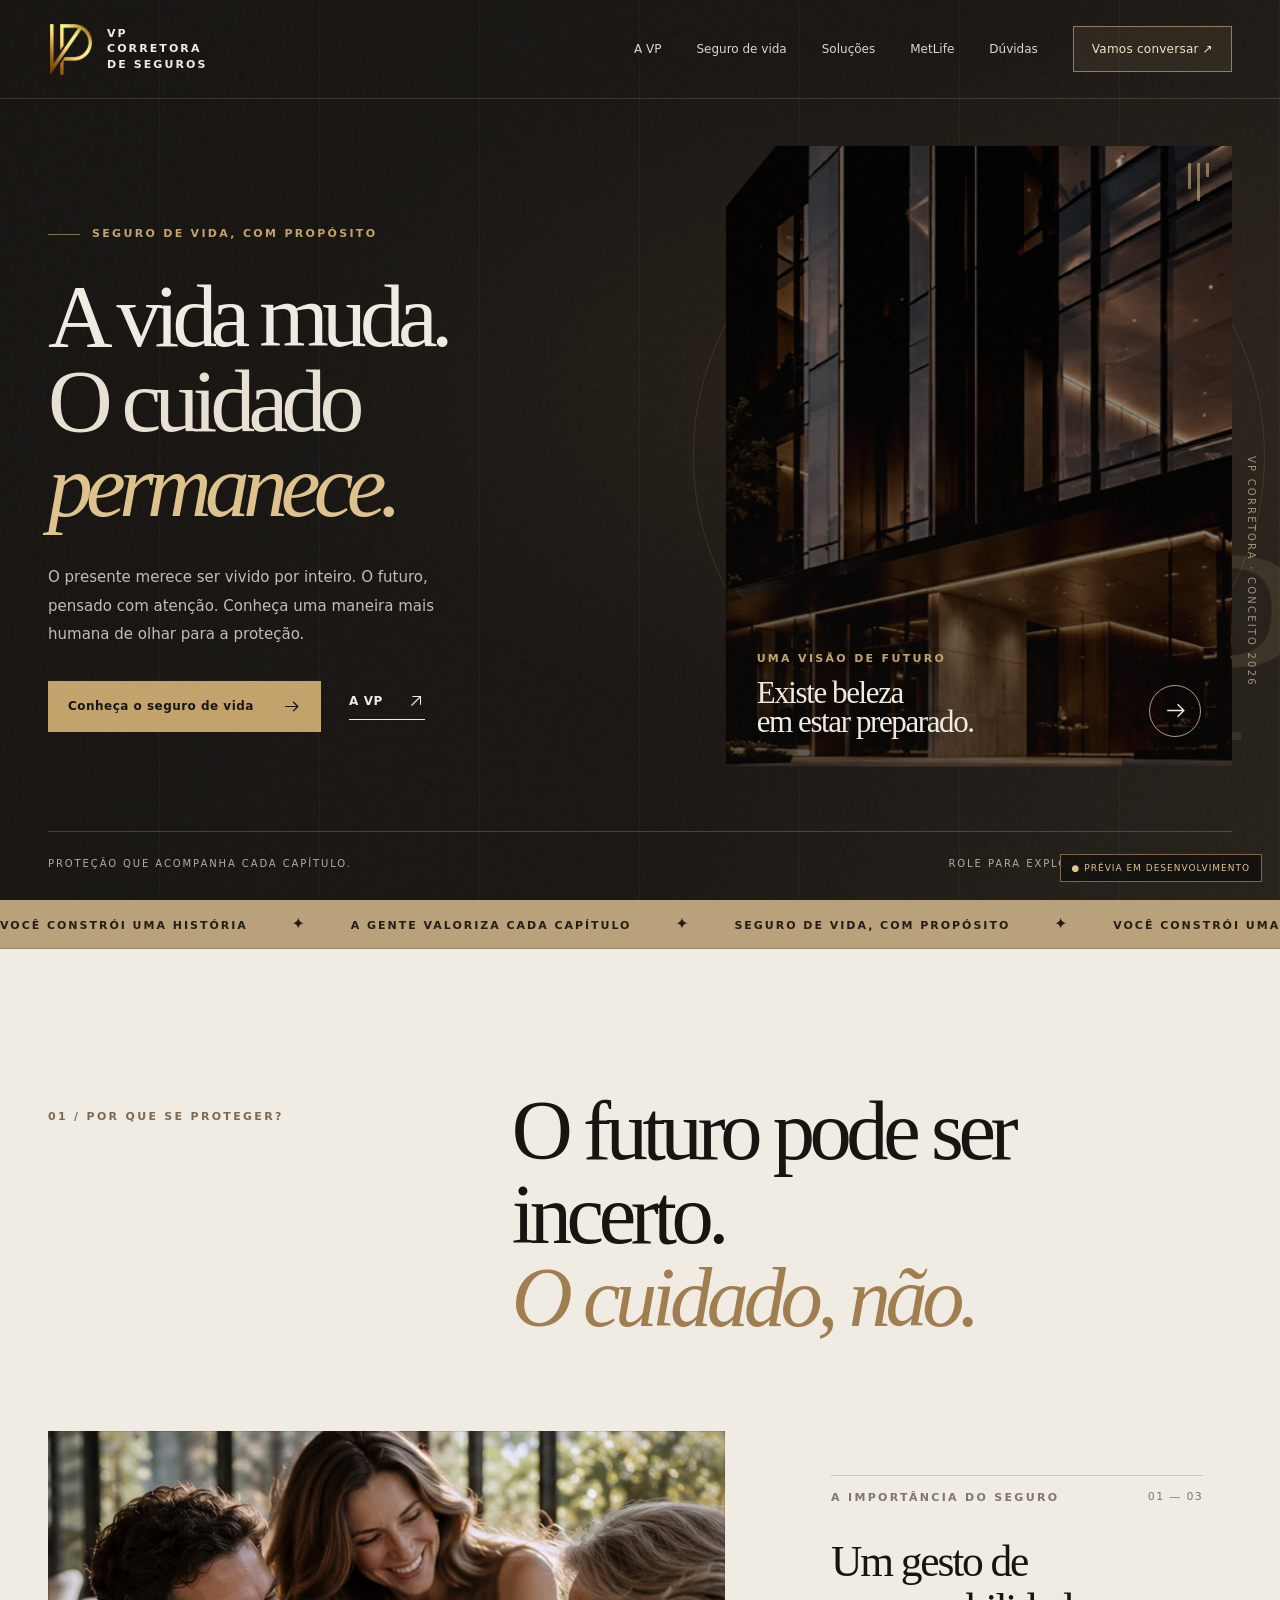
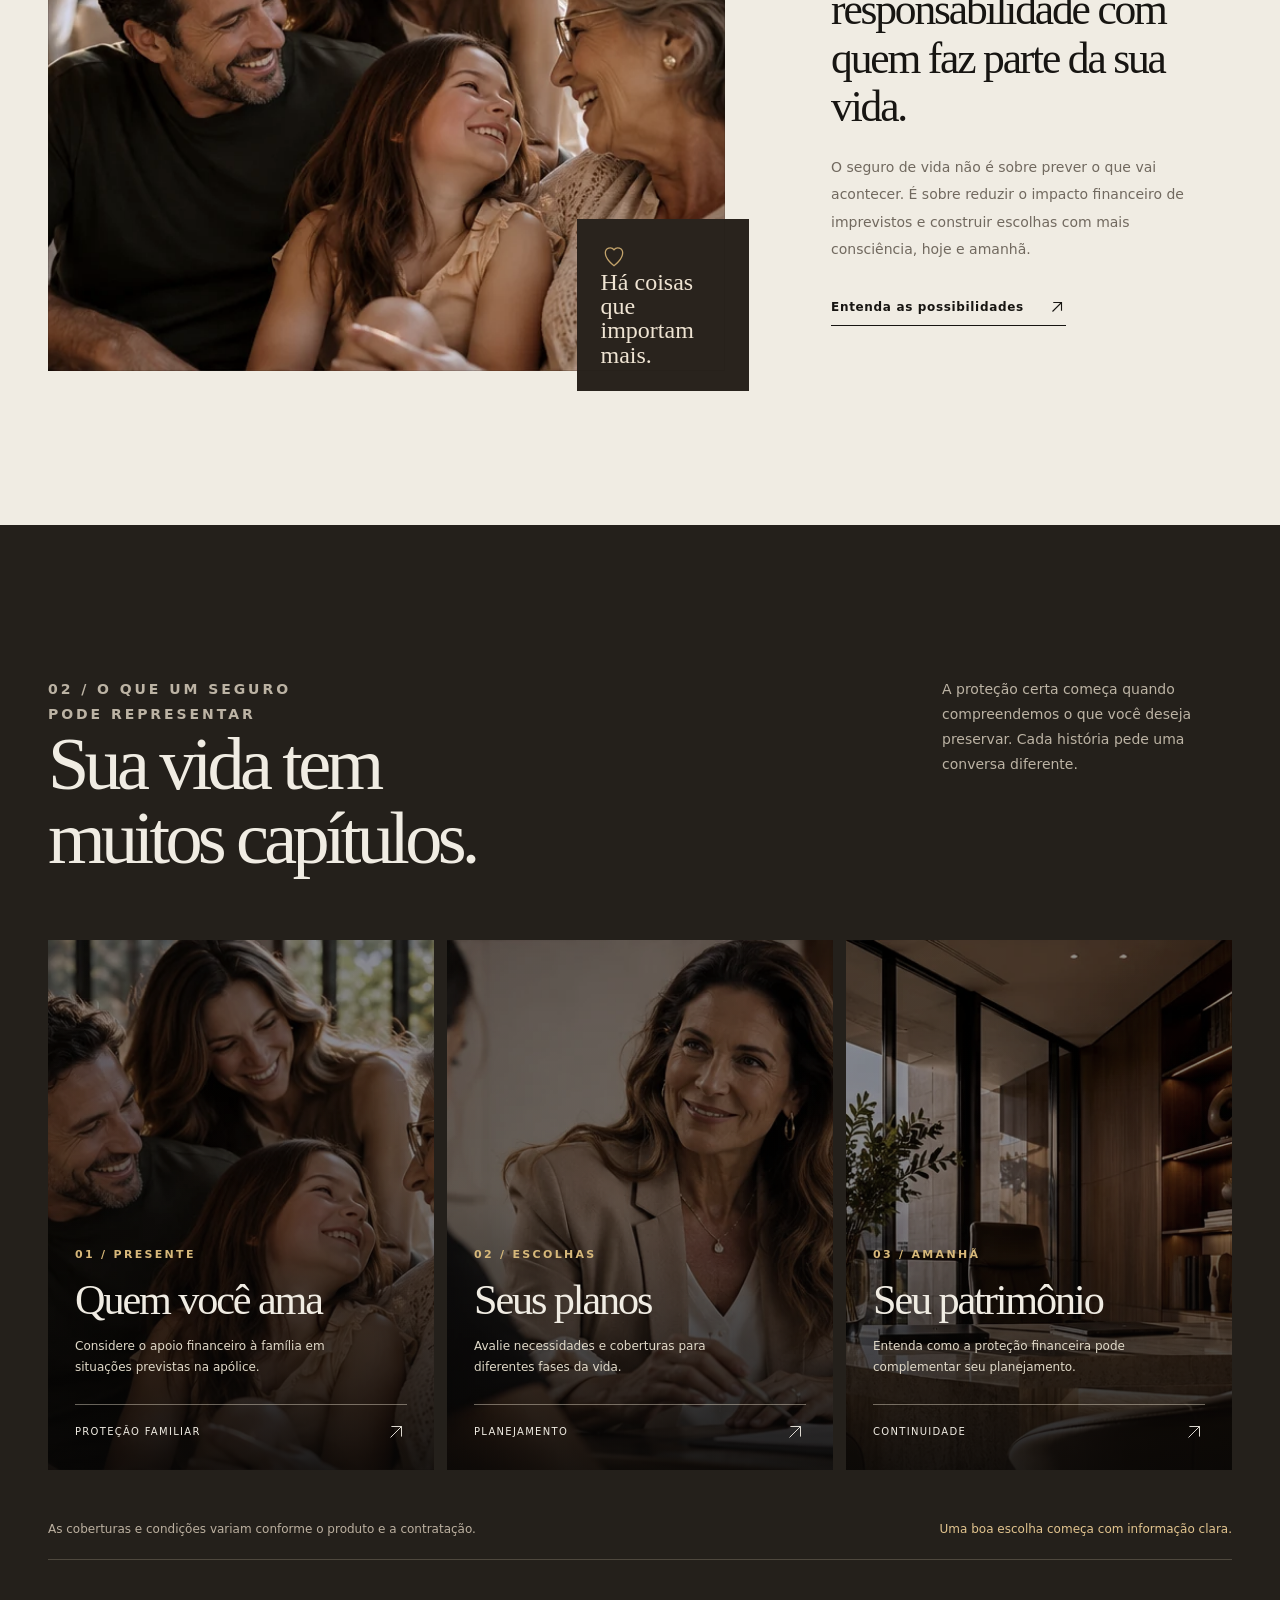
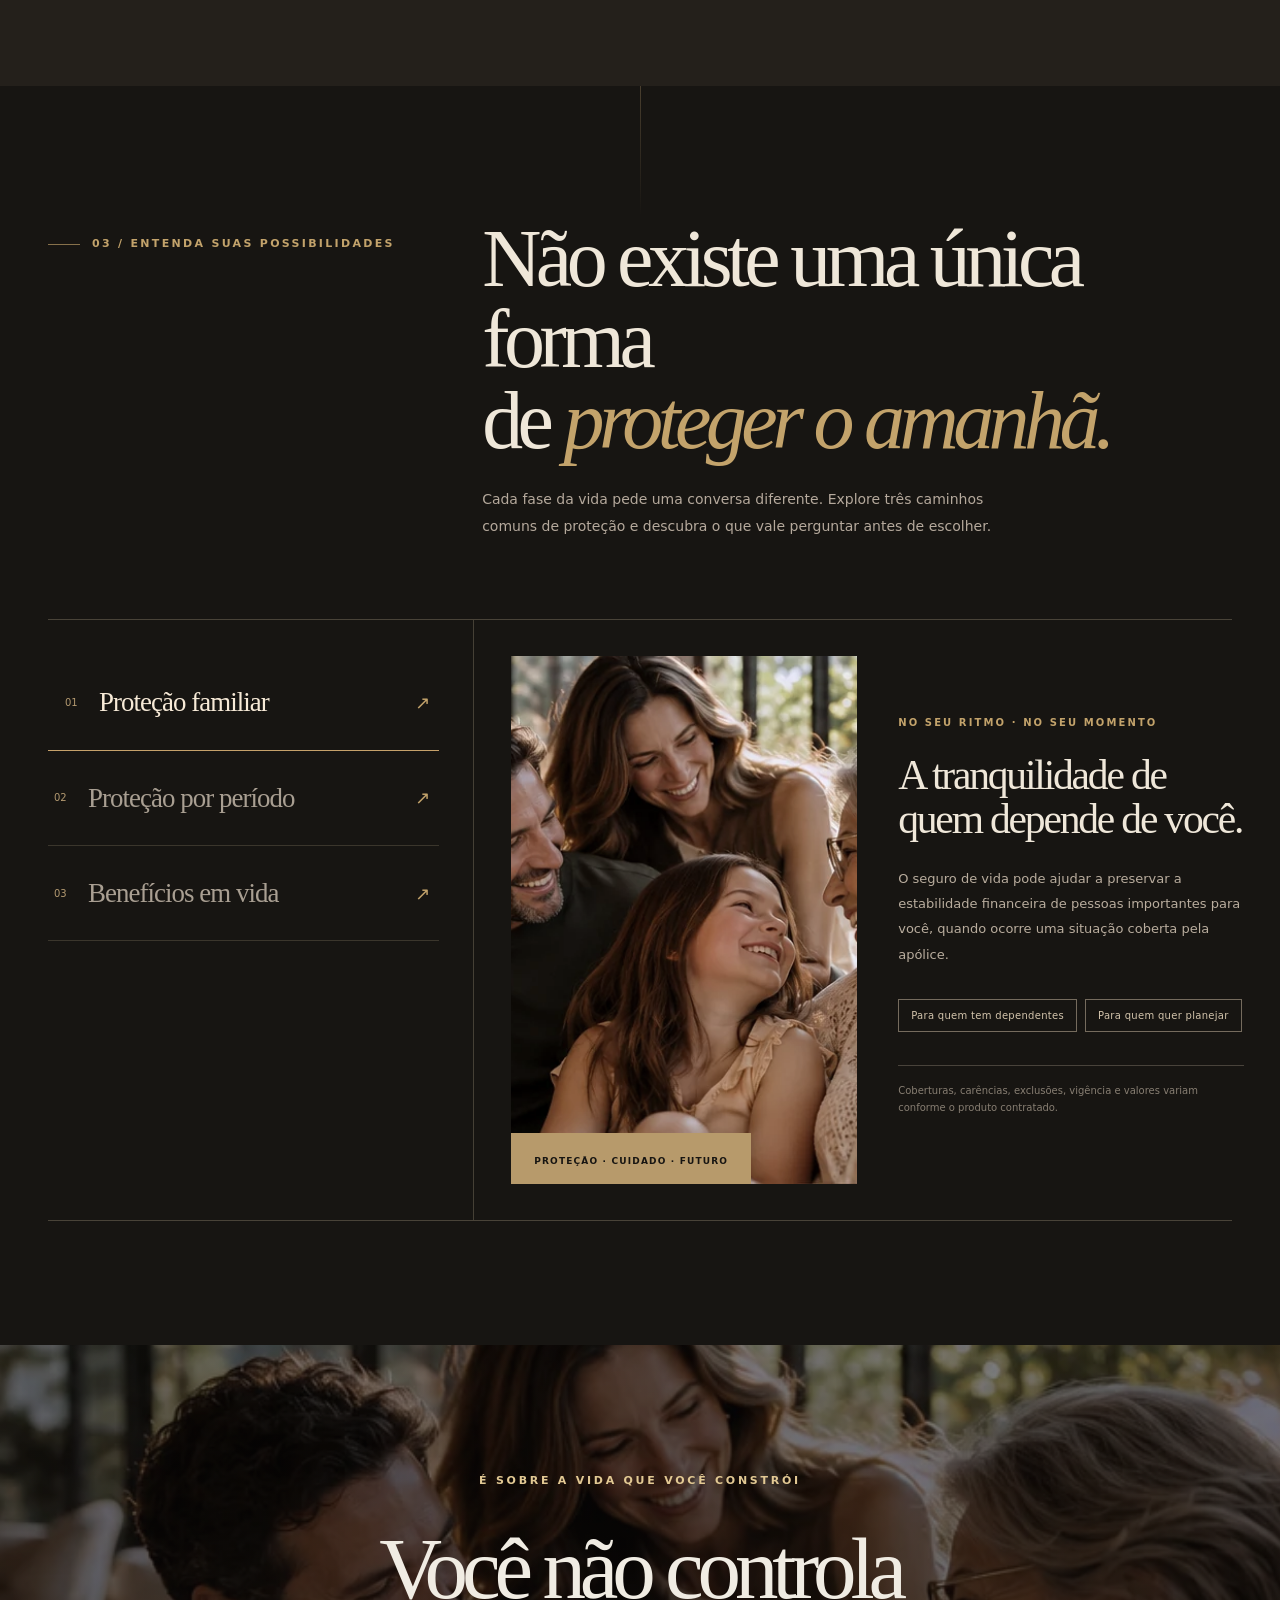
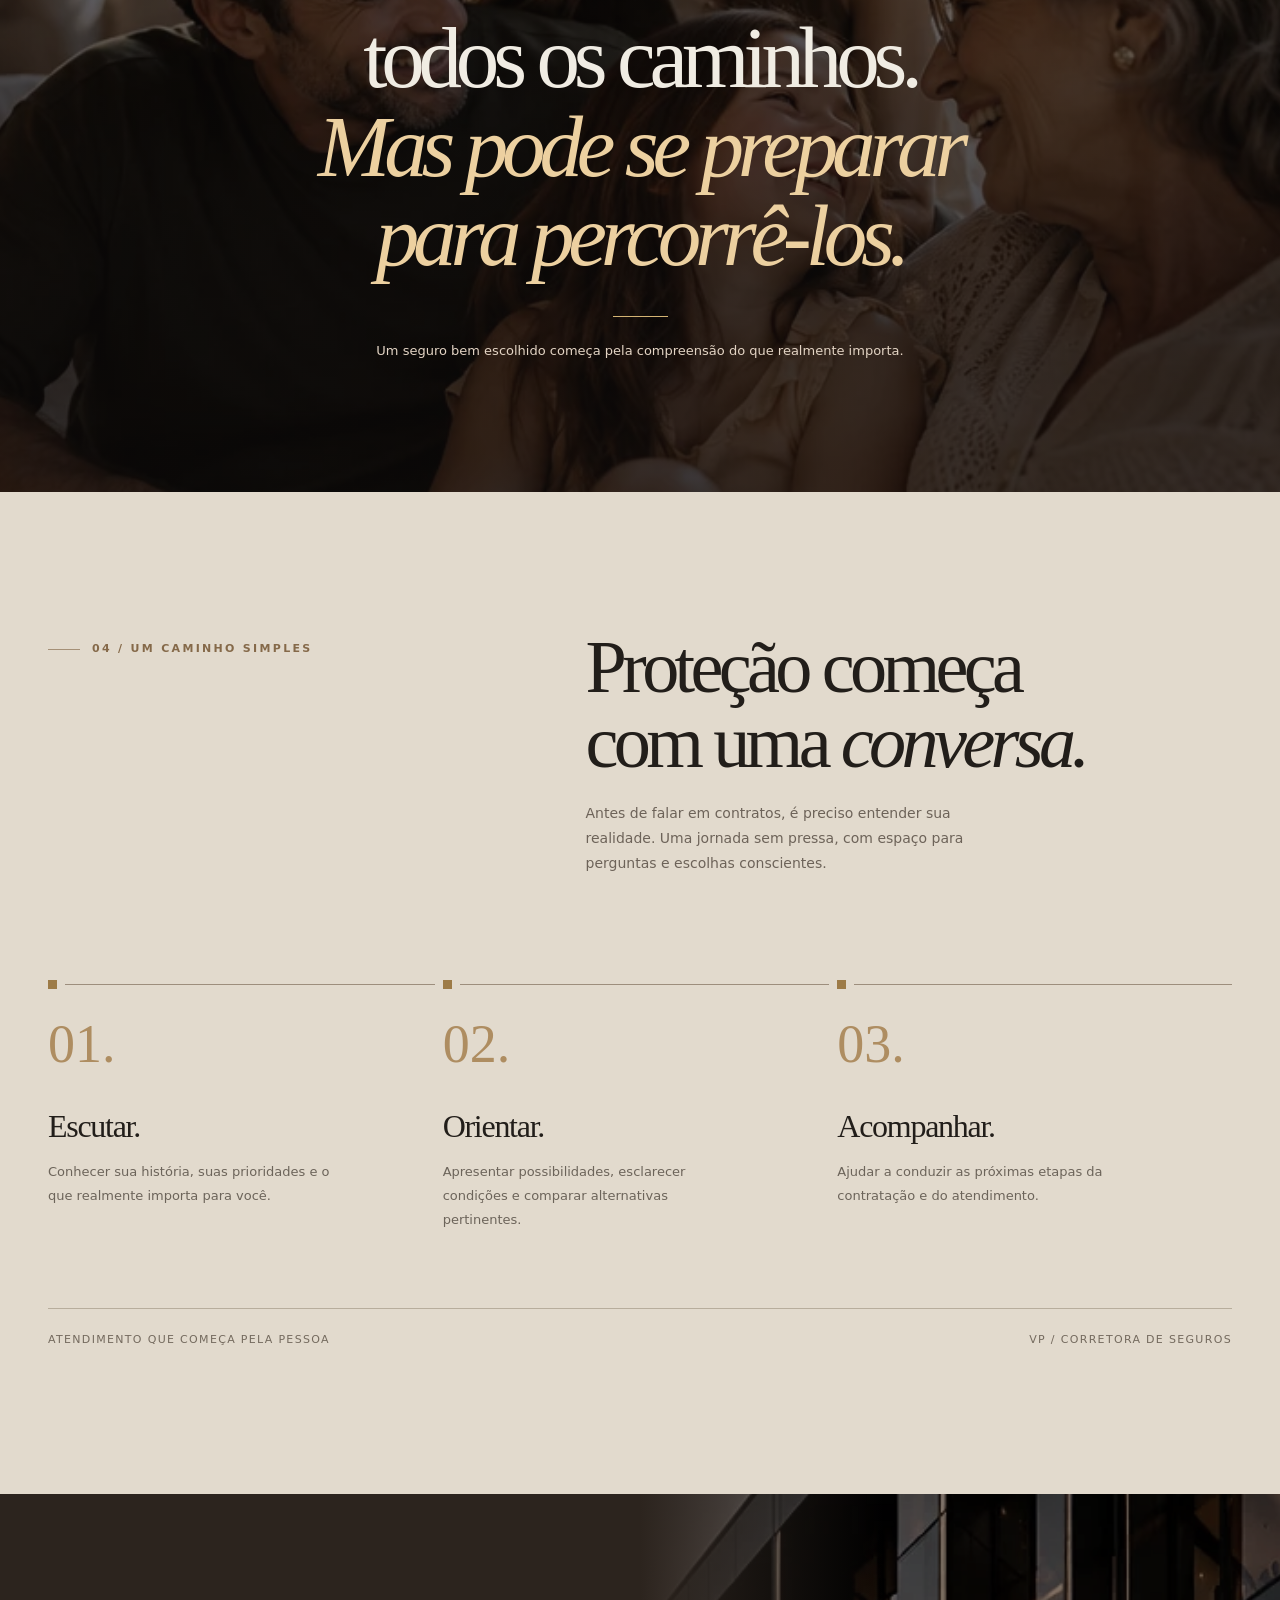
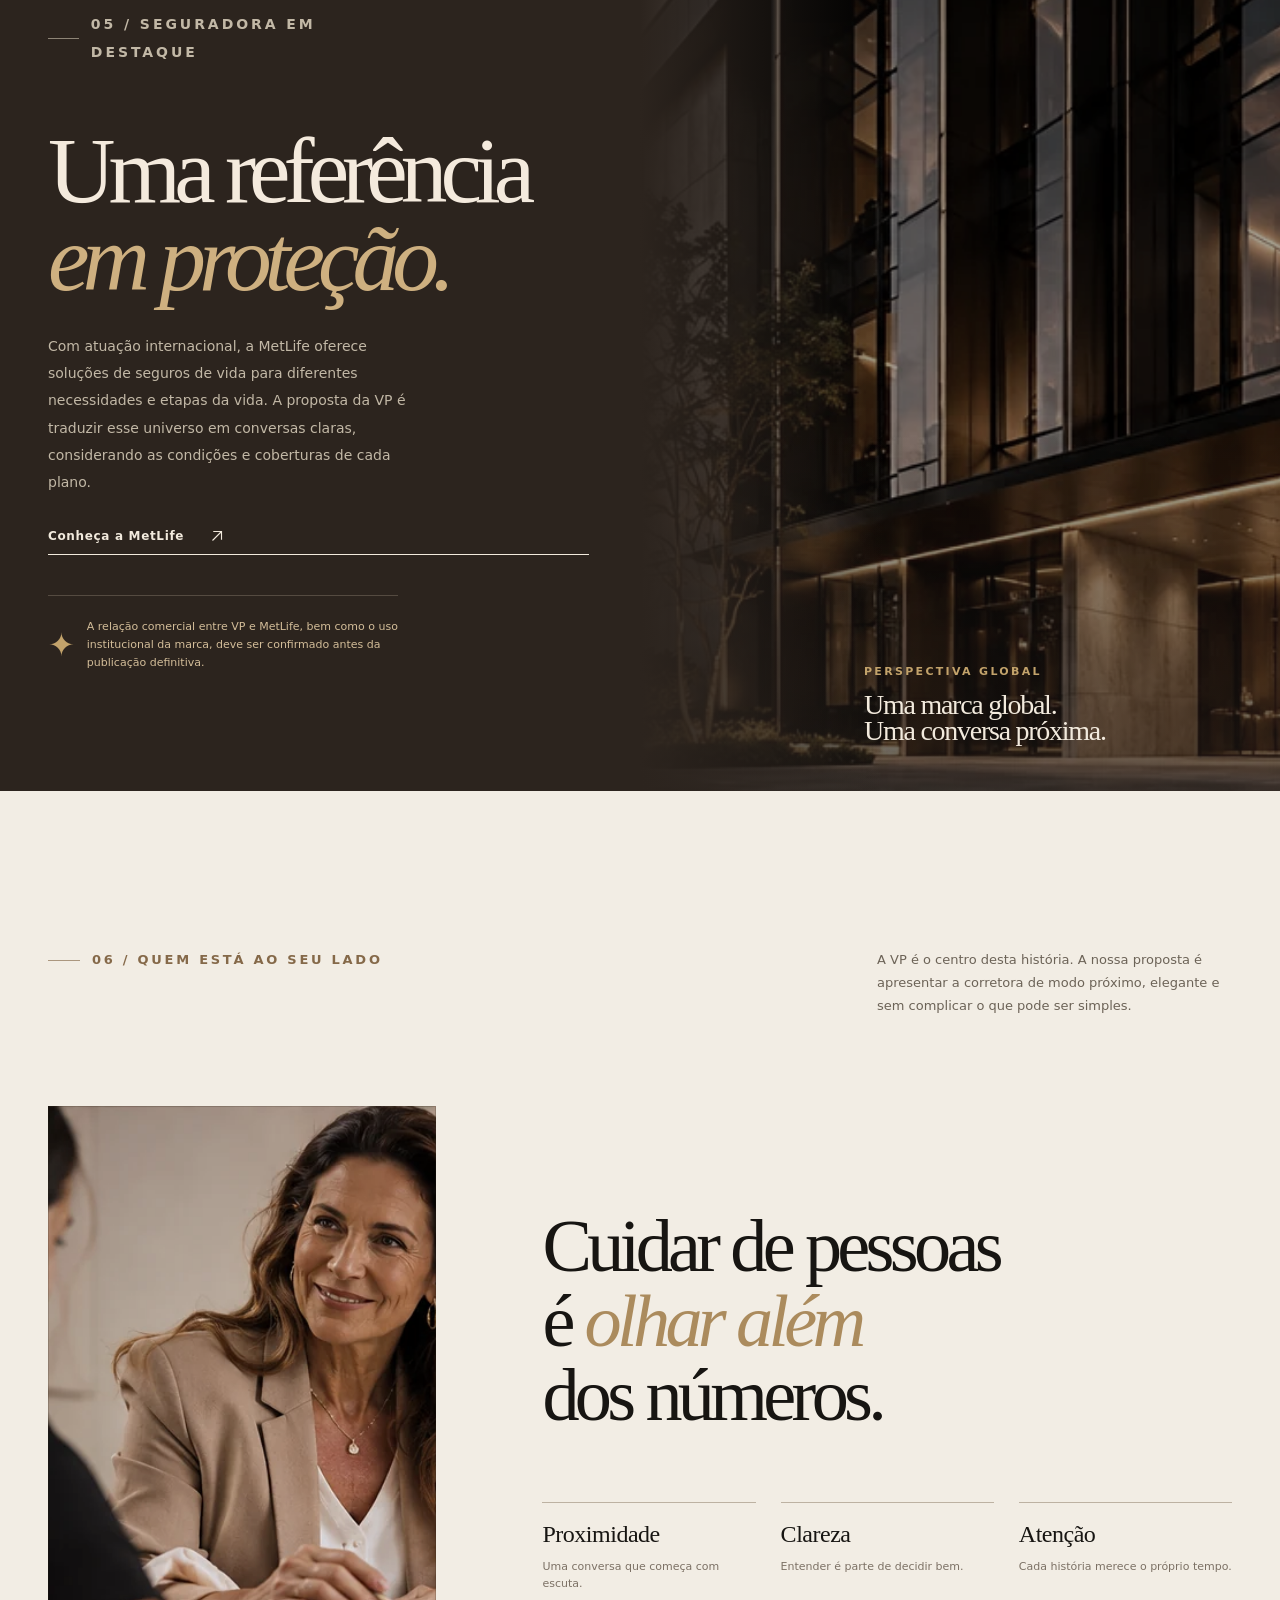
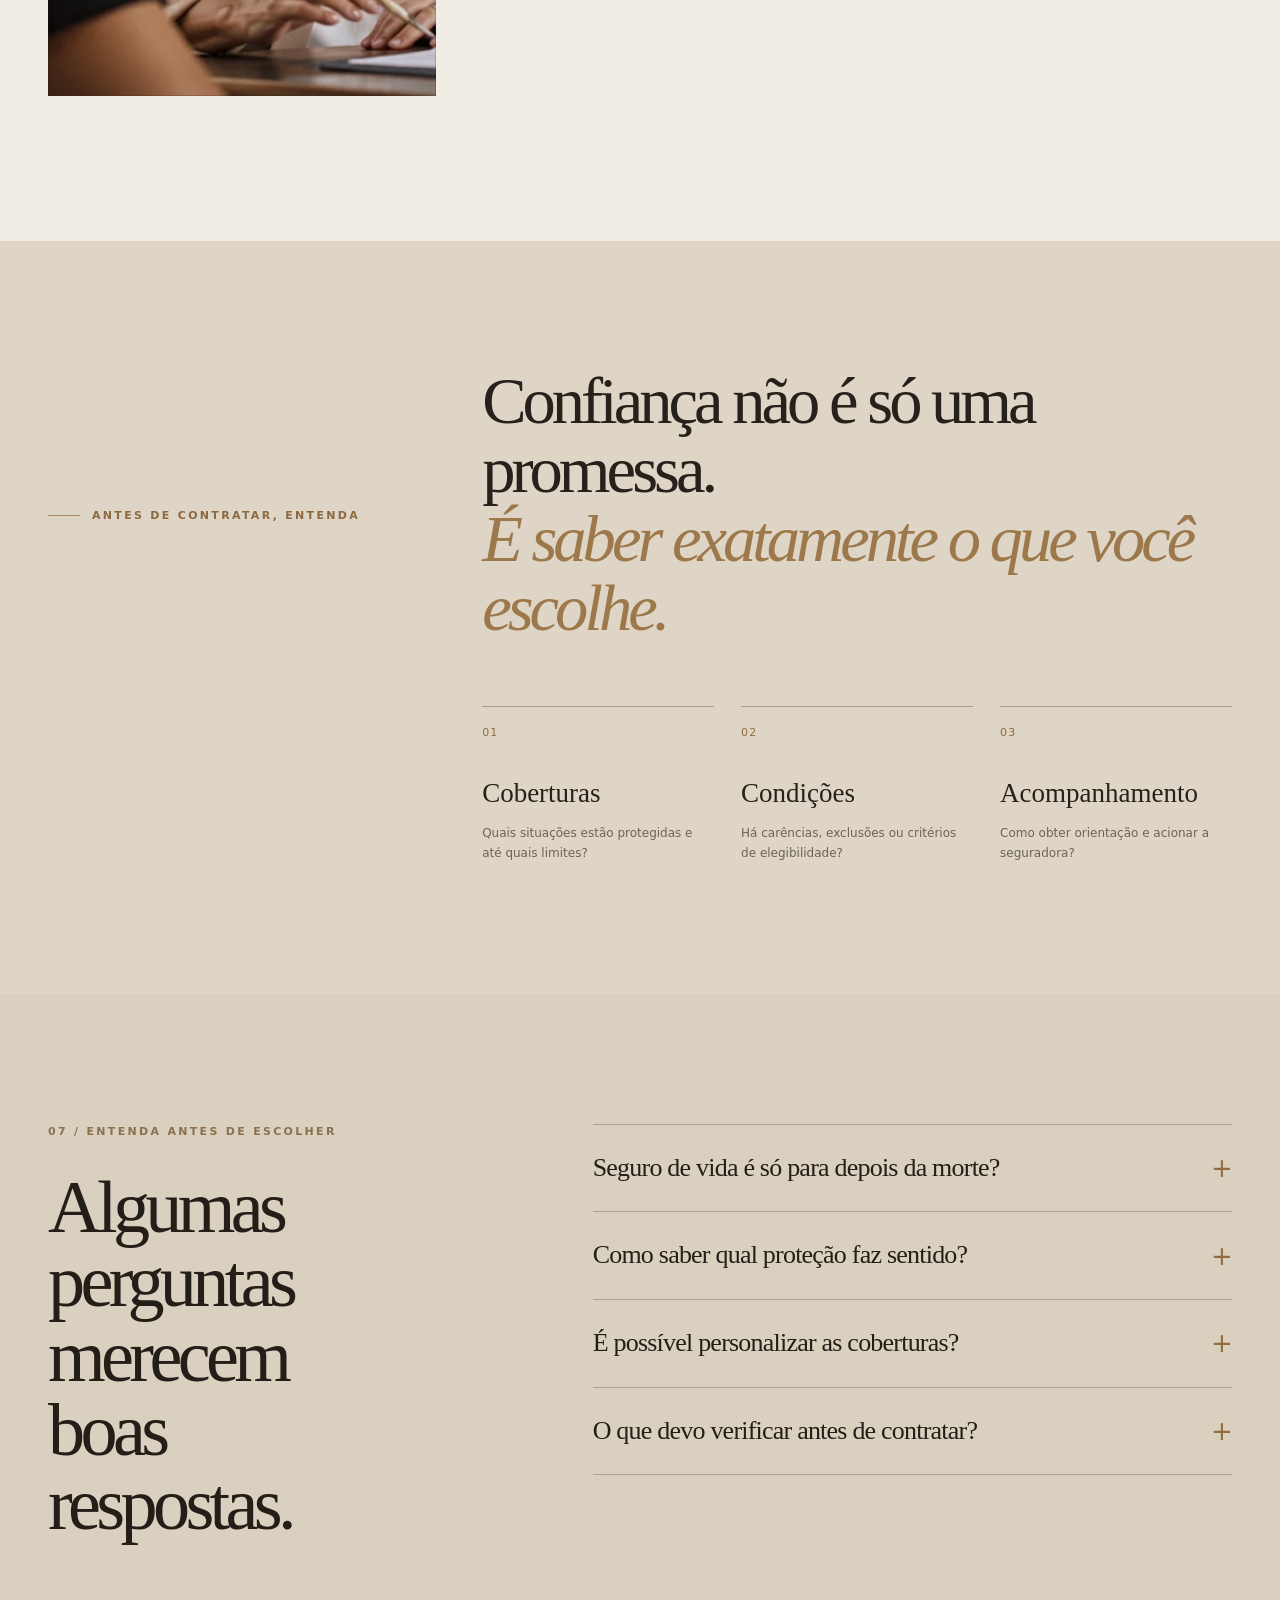
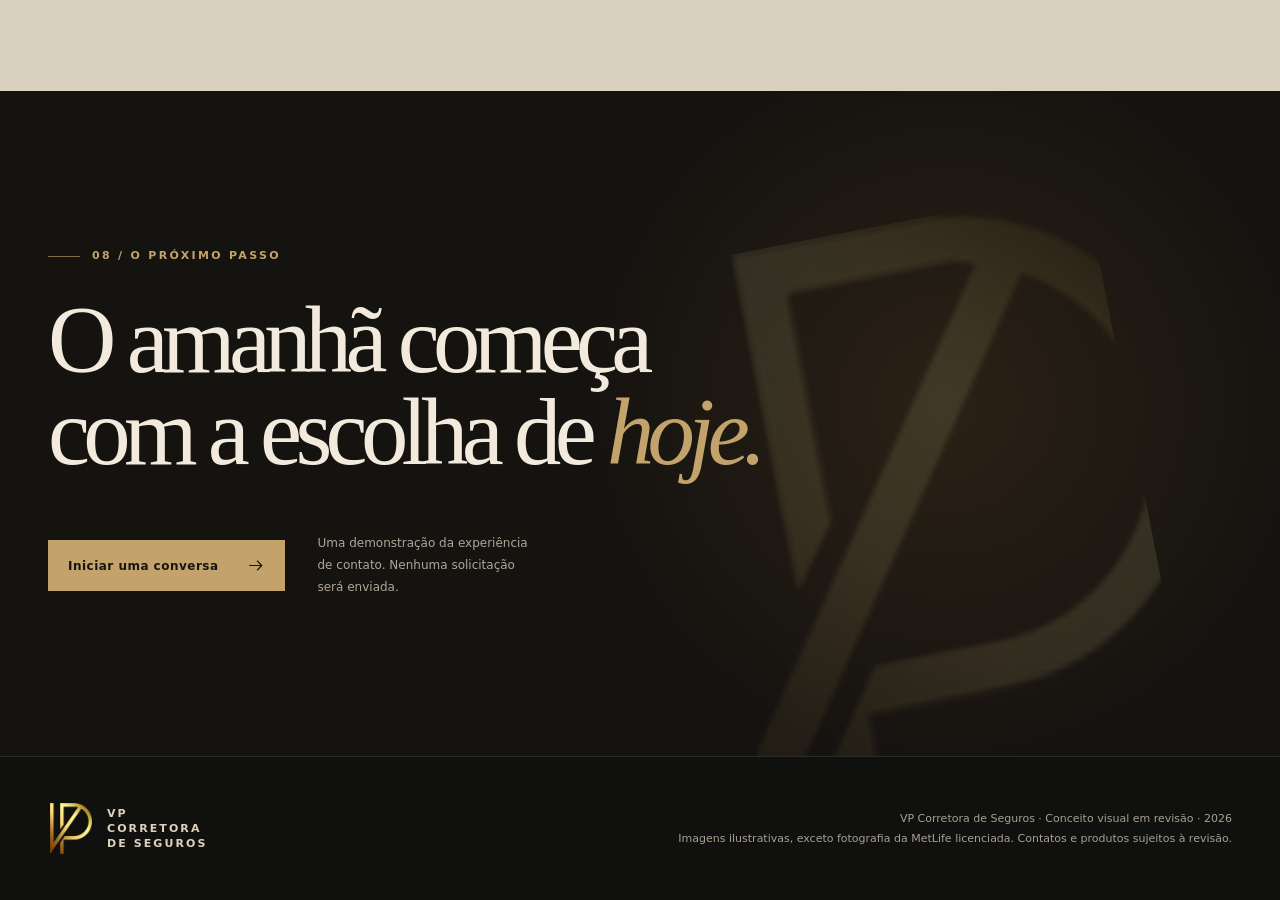
==== commit b766da2c: "fix(vp): refine image fallback, licensing display and product imagery" ====
--- a/vp-seguros-demo/index.html
+++ b/vp-seguros-demo/index.html
@@ -48,7 +48,7 @@
 .product-panel-copy{display:flex;flex-direction:column;justify-content:center;padding:24px 24px 24px 5px}.product-panel-copy>.smallcap{font-size:10px;margin:0 0 23px}.product-panel-copy h3{font:400 clamp(36px,3.25vw,54px)/1.06 var(--serif);letter-spacing:-.053em;margin:0 0 25px}.product-panel-copy>p:not(.smallcap):not(.product-disclaimer){font-size:13px;line-height:1.95;color:#b9ad9e;margin:0 0 22px}.product-points{display:flex;flex-wrap:wrap;gap:8px;margin:10px 0 23px}.product-points span{border:1px solid #756b5d;color:#d3c4ac;padding:10px 12px;font-size:10px;letter-spacing:.03em}.product-panel-copy .product-disclaimer{font-size:10px;color:#877e72;line-height:1.7;border-top:1px solid #49433b;padding-top:16px}
 .interlude{height:clamp(620px,83vh,950px);min-height:600px;position:relative;display:flex;align-items:center;justify-content:center;overflow:hidden;text-align:center;background:#514338}.interlude-photo,.interlude-shade{position:absolute;inset:0}.interlude-photo img{height:100%;width:100%;object-fit:cover;object-position:center 45%;filter:grayscale(.2) brightness(.64);transform:scale(1.08);transition:transform 1.5s ease}.interlude:hover .interlude-photo img{transform:scale(1.0)}.interlude-shade{background:linear-gradient(180deg,rgba(13,12,11,.22),rgba(16,13,12,.58) 70%,rgba(16,13,12,.6))}.interlude-copy{position:relative;z-index:2;padding:25px;max-width:1000px}.interlude-copy .smallcap{color:#e2c994;font-size:11px;letter-spacing:.25em}.interlude-copy h2{font:400 clamp(55px,6.8vw,104px)/1.02 var(--serif);letter-spacing:-.071em;margin:36px auto}.interlude-copy h2 em{color:#ecd0a0;font-weight:400}.interlude-rule{display:block;width:55px;height:1px;background:#d4b474;margin:22px auto}.interlude-copy>p:last-child{font-size:13px;color:#e3d4c4;line-height:1.8}
 .clarity{background:#ded5c6;color:#27211c;padding:125px 0 130px}.clarity-grid{display:grid;grid-template-columns:1fr 2fr;gap:20px 5%}.clarity-grid>.kicker{color:#8c6940;padding-top:24px}.clarity-grid h2{font:400 clamp(45px,5.2vw,82px)/1.04 var(--serif);letter-spacing:-.06em;margin:0;max-width:1100px}.clarity-grid h2 em{color:#9c784a;font-weight:400}.clarity-bottom{grid-column:2;display:grid;grid-template-columns:repeat(3,1fr);gap:27px;margin-top:44px}.clarity-bottom>div{border-top:1px solid #a99b88;padding:19px 0 0}.clarity-number{font-size:11px;letter-spacing:.1em;color:#8e6b44;display:block;margin-bottom:38px}.clarity-bottom strong{display:block;font:400 27px/1.2 var(--serif);margin-bottom:13px}.clarity-bottom p{color:#6c635a;font-size:12px;line-height:1.7;margin:0}
-.metlife-credit{position:absolute;right:0;bottom:0;max-width:100%;z-index:5;background:rgba(20,18,16,.8);color:#e1d1b8;font-size:9px;line-height:1.6;padding:7px 12px}.metlife-credit a{border-bottom:1px solid #ab906e}
+.metlife-credit{display:none;position:absolute;right:0;bottom:0;max-width:100%;z-index:5;background:rgba(20,18,16,.8);color:#e1d1b8;font-size:9px;line-height:1.6;padding:7px 12px}.metlife-credit.loaded{display:block}.metlife-credit a{border-bottom:1px solid #ab906e}
 @media(max-width:1060px){.product-stage{grid-template-columns:1fr}.product-controls{border-right:0;padding:0;display:grid;grid-template-columns:repeat(3,1fr);gap:8px}.product-tab{grid-template-columns:1fr;gap:8px;padding:16px 10px;border:1px solid #5d5042}.product-tab.active{padding-left:10px;border-color:#b89b72}.product-tab .tab-icon{display:none}.product-panel{padding:24px 0 0;min-height:0}.product-top,.clarity-grid{grid-template-columns:1fr}.clarity-bottom{grid-column:1}}
 @media(max-width:680px){.product-explorer{padding:85px 0}.product-top{margin-bottom:37px;gap:22px}.product-top h2{font-size:clamp(45px,13vw,70px)}.product-controls{gap:5px}.product-tab>span:nth-child(2){font-size:17px}.product-panel{display:flex;flex-direction:column;gap:0;padding-top:20px}.product-media{height:340px;min-height:0}.product-panel-copy{padding:32px 8px 18px}.product-panel-copy h3{font-size:40px}.interlude{height:720px;min-height:620px}.interlude-copy h2{font-size:clamp(46px,11vw,64px)}.clarity{padding:90px 0}.clarity-grid h2{font-size:clamp(42px,10vw,62px)}.clarity-bottom{grid-template-columns:1fr;margin-top:18px;gap:25px}.clarity-number{margin-bottom:14px}.metlife-credit{font-size:8px}.header nav.open{max-height:85vh;overflow-y:auto}}
 @media(prefers-reduced-motion:reduce){.interlude-photo img,.product-media img{transition:none}}
@@ -96,8 +96,8 @@
 <script>
 (()=>{
 const photo=document.querySelector('#metlife img[data-live-photo]');
-if(photo){let test=new Image();test.onload=()=>{photo.src=test.src;photo.alt='Fotografia do MetLife Building em Nova York, por Kidfly182, Wikimedia Commons, CC BY 4.0';};test.src=photo.dataset.livePhoto;}
-const family=document.querySelector('#seguro .why-photo img')?.src || '';const desk=document.querySelector('#metlife .metlife-visual img')?.src || '';const consultation=document.querySelector('#sobre .photo img')?.src || '';
+if(photo){let test=new Image();test.onload=()=>{photo.src=test.src;document.querySelector('.metlife-credit')?.classList.add('loaded');photo.alt='Fotografia do MetLife Building em Nova York, por Kidfly182, Wikimedia Commons, CC BY 4.0';};test.src=photo.dataset.livePhoto;}
+const family=document.querySelector('#seguro .why-photo img')?.src || '';const desk=document.querySelector('#beneficios .insurance-item:nth-child(3) img')?.src || '';const consultation=document.querySelector('#sobre .photo img')?.src || '';
 const products={
  familiar:{img:family,alt:'Família reunida na sala, imagem ilustrativa',title:'A tranquilidade de quem depende de você.',desc:'O seguro de vida pode ajudar a preservar a estabilidade financeira das pessoas que são importantes para você, caso aconteça um evento coberto pela apólice.',points:['Apoio a dependentes','Organização financeira']},
  temporaria:{img:desk,alt:'Ambiente profissional em escritório, imagem ilustrativa',title:'Segurança para as fases que exigem mais.',desc:'Existem produtos com cobertura durante um período definido, úteis para avaliar objetivos como educação dos filhos, compromissos financeiros e outros planos de longo prazo.',points:['Prazo definido','Proteção conforme objetivos']},
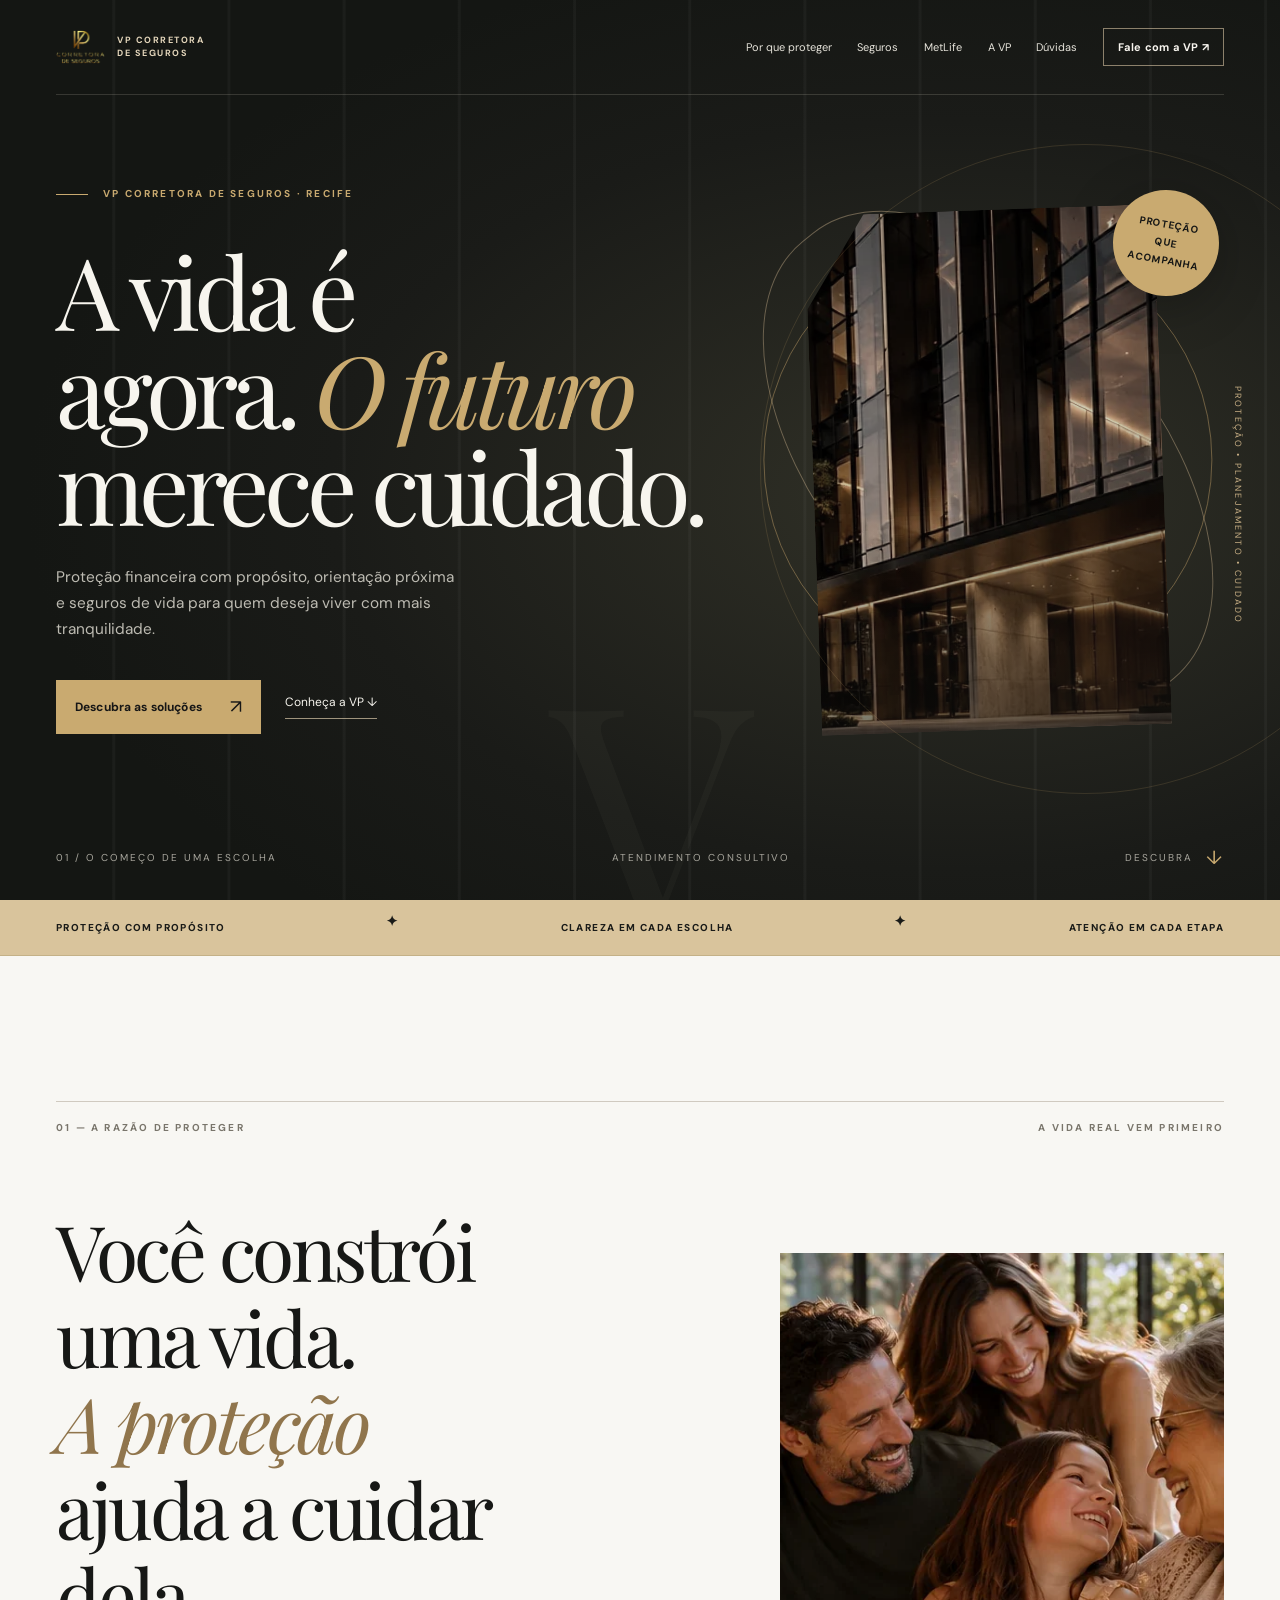
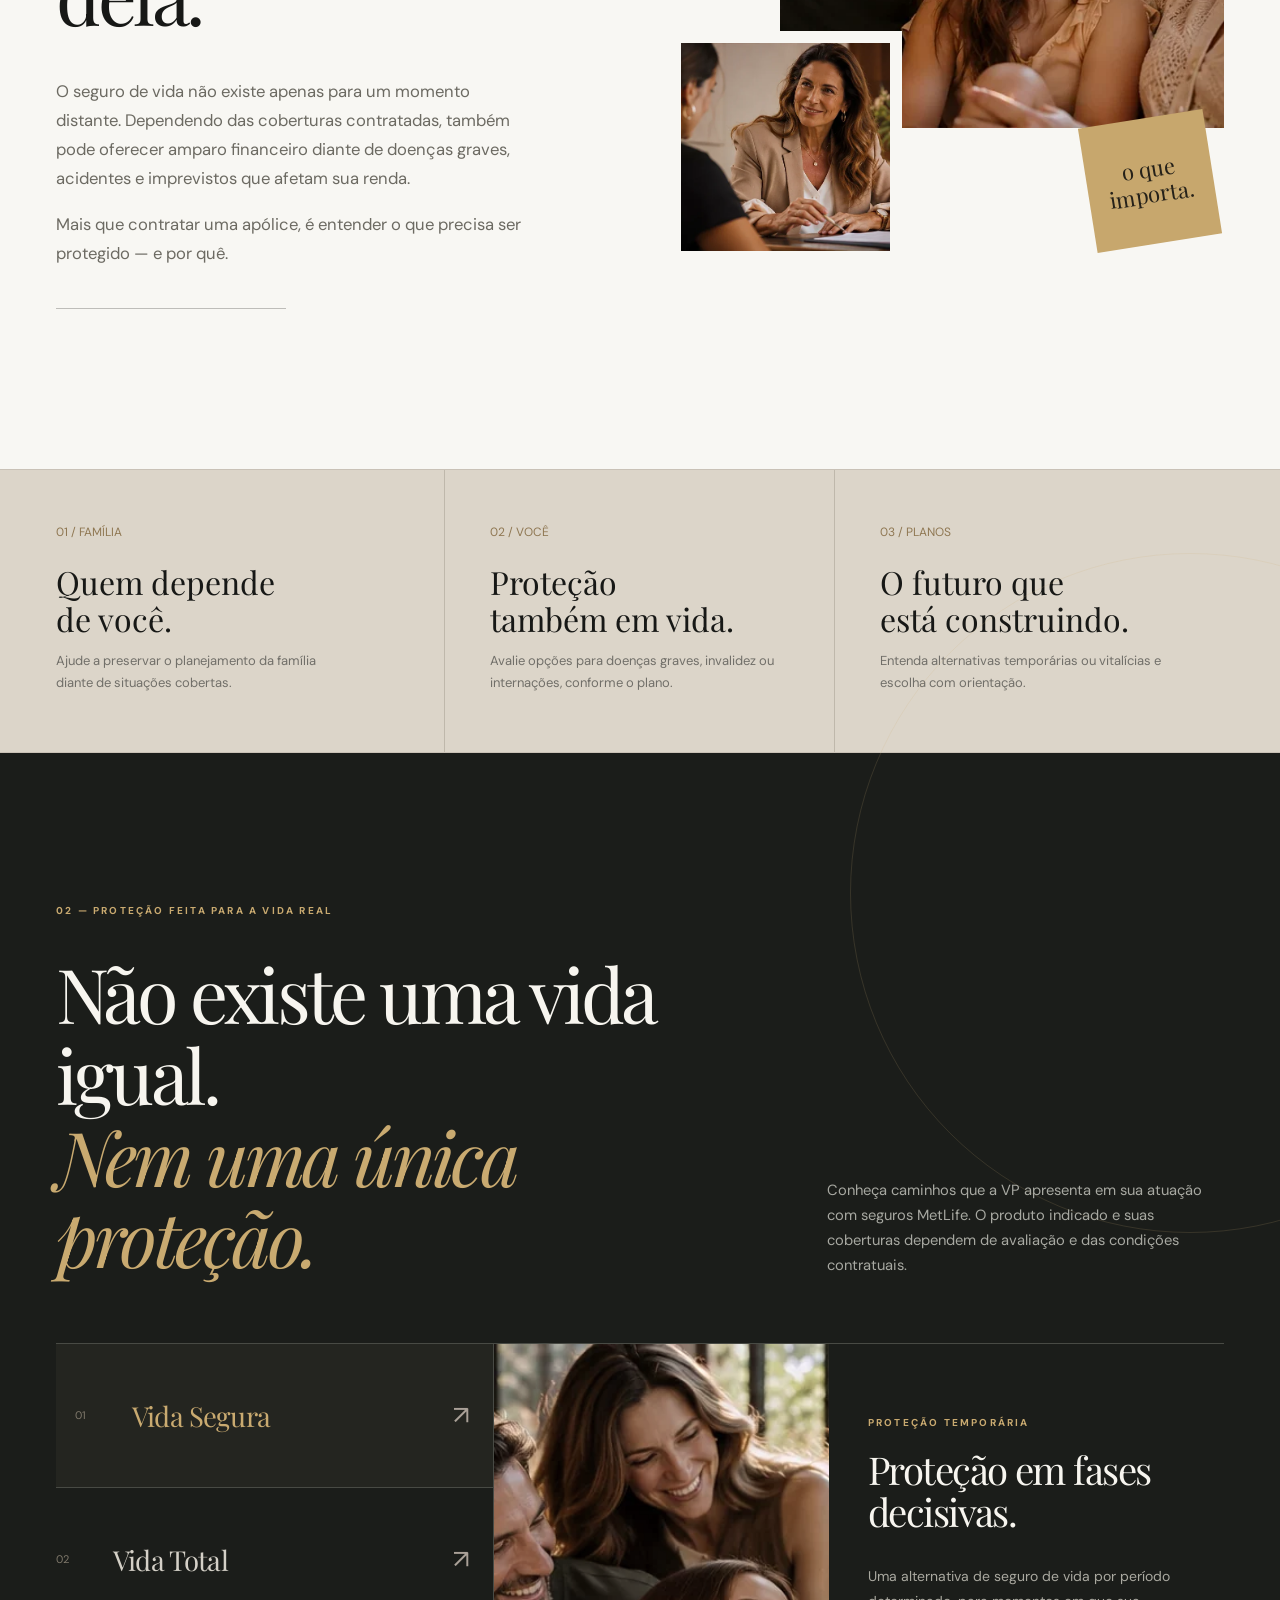
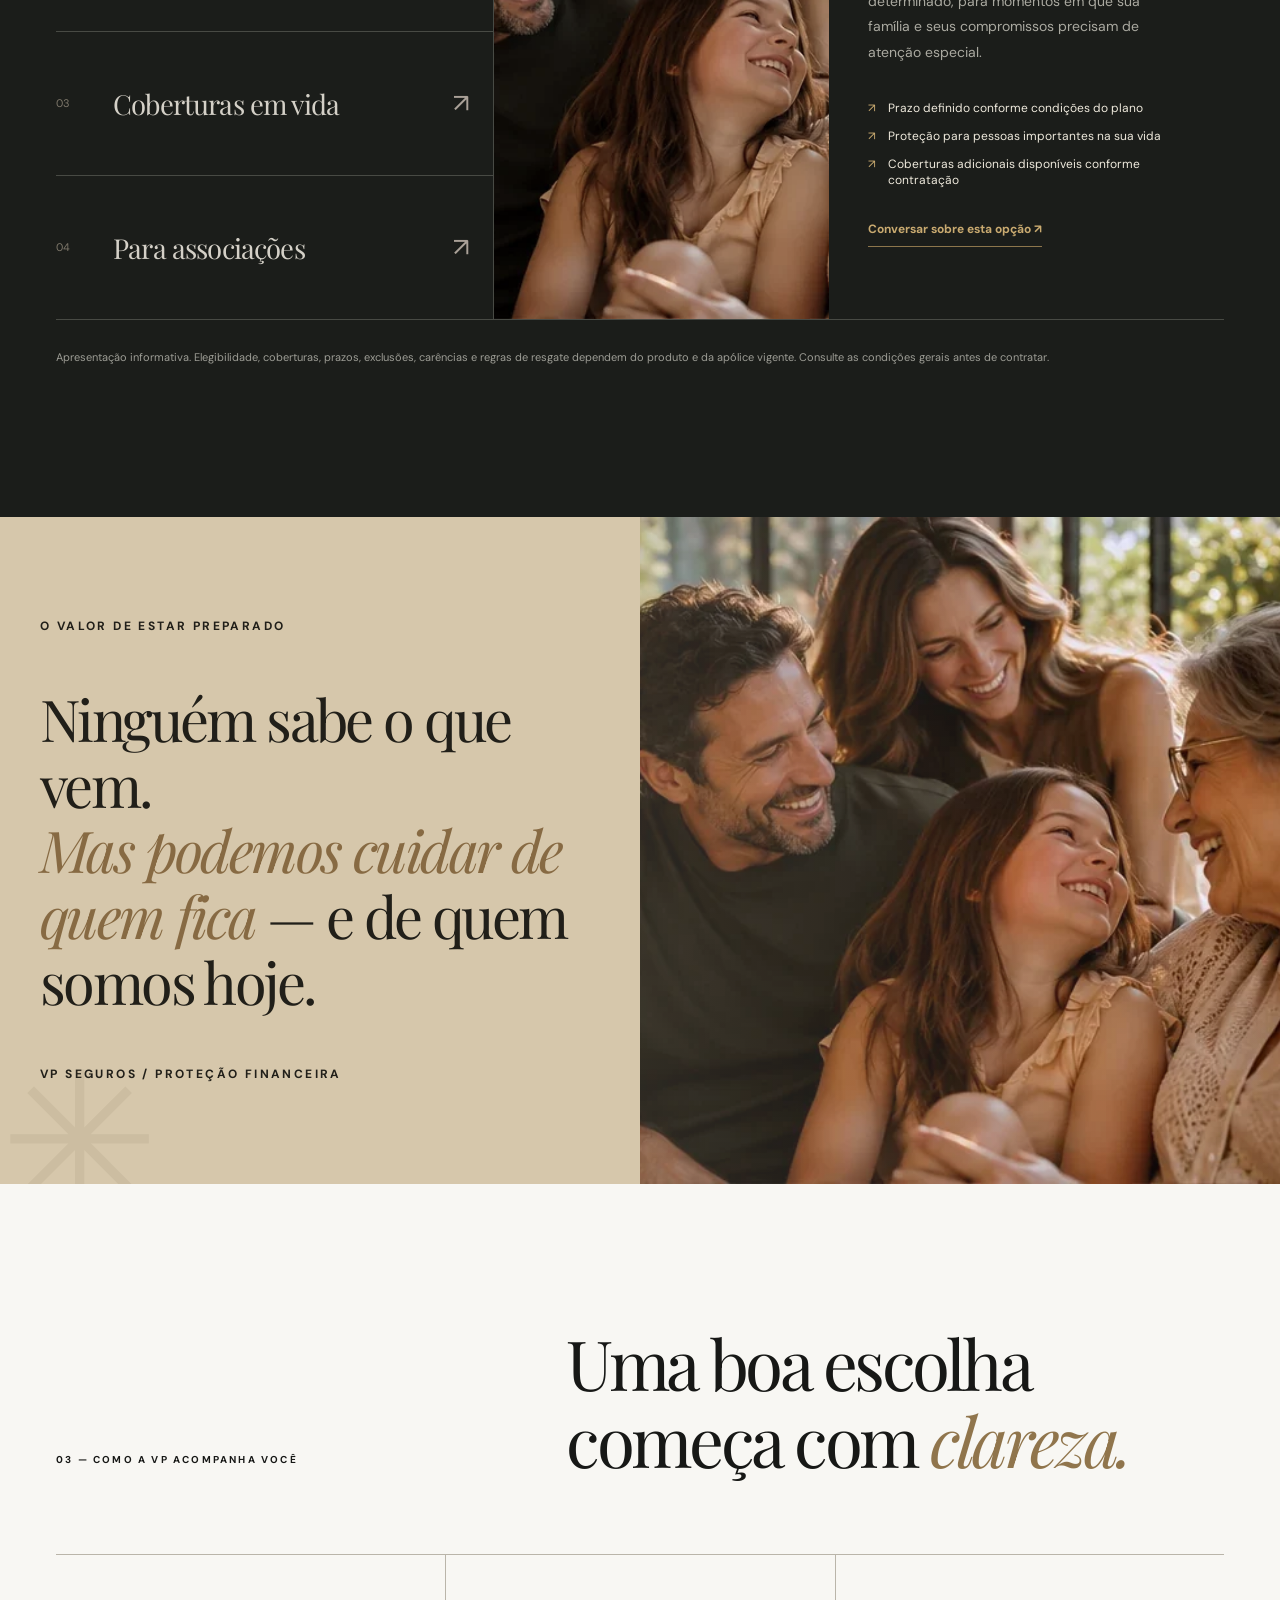
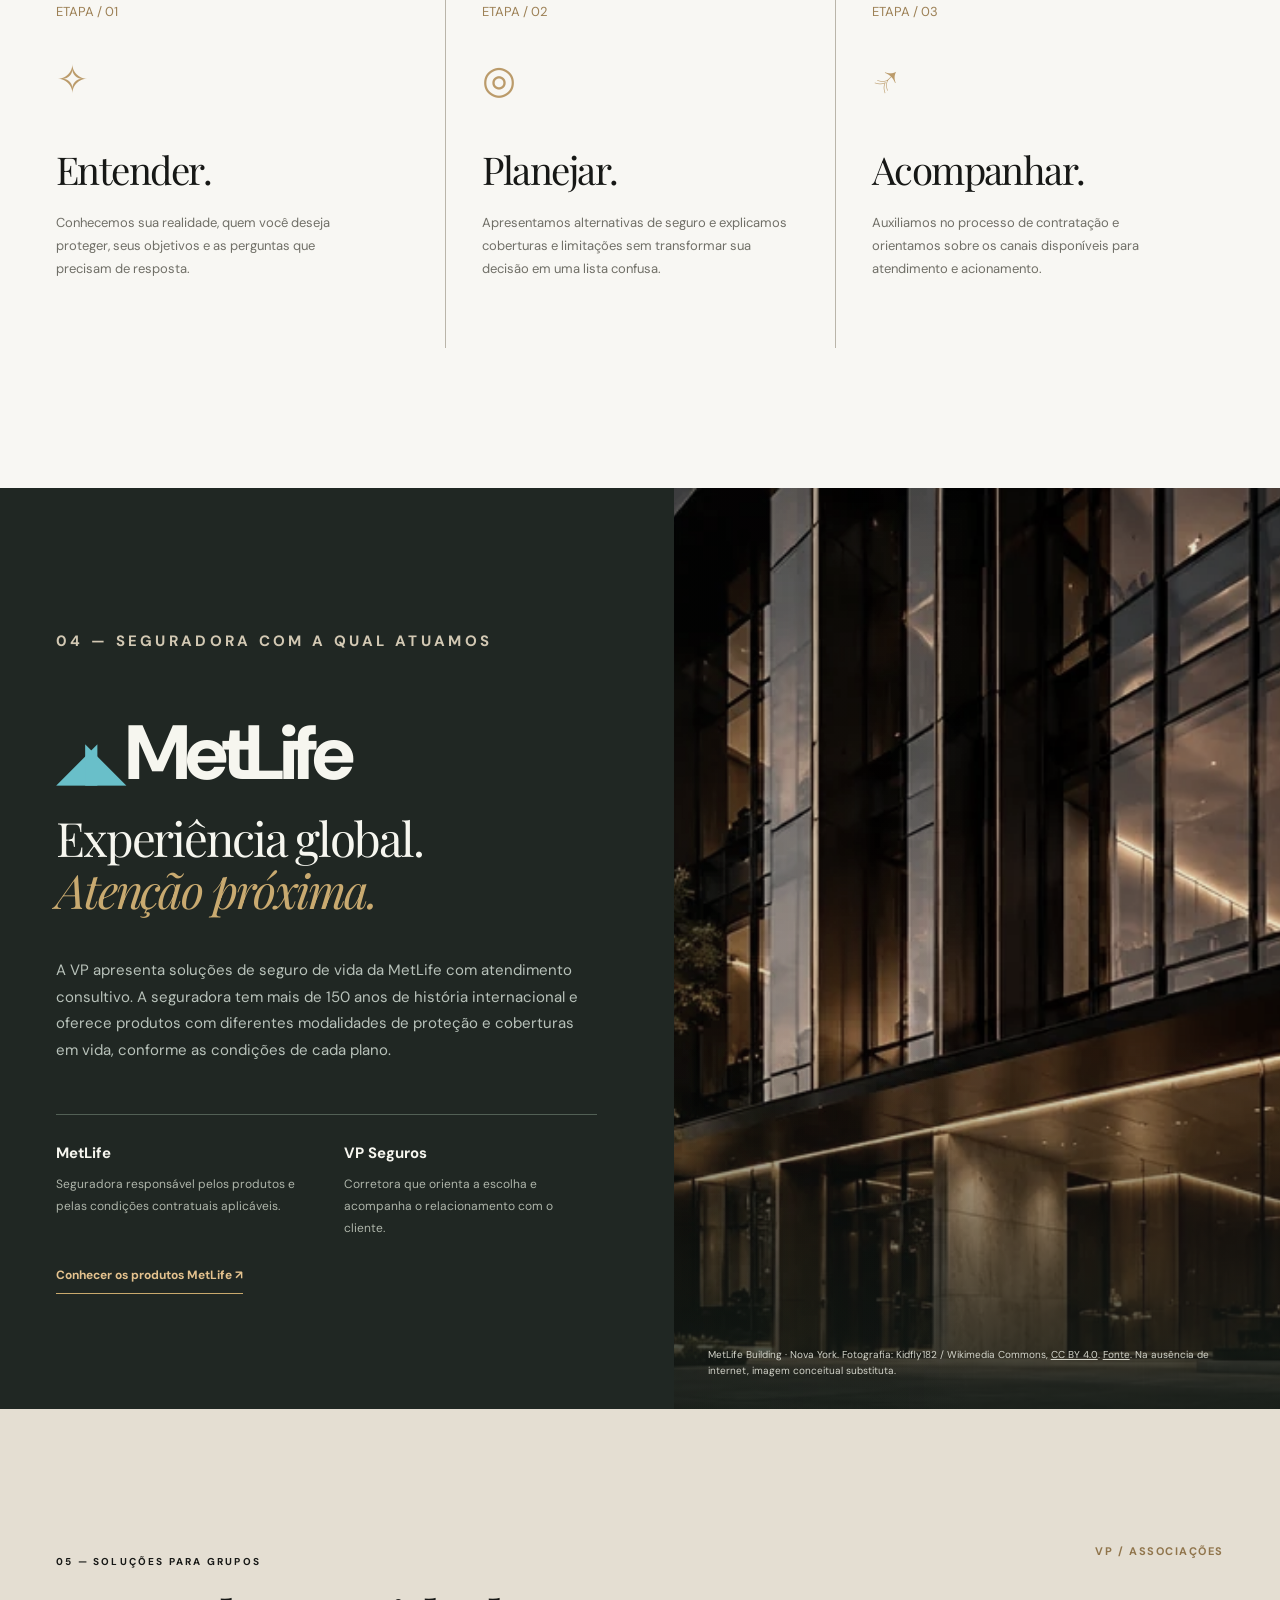
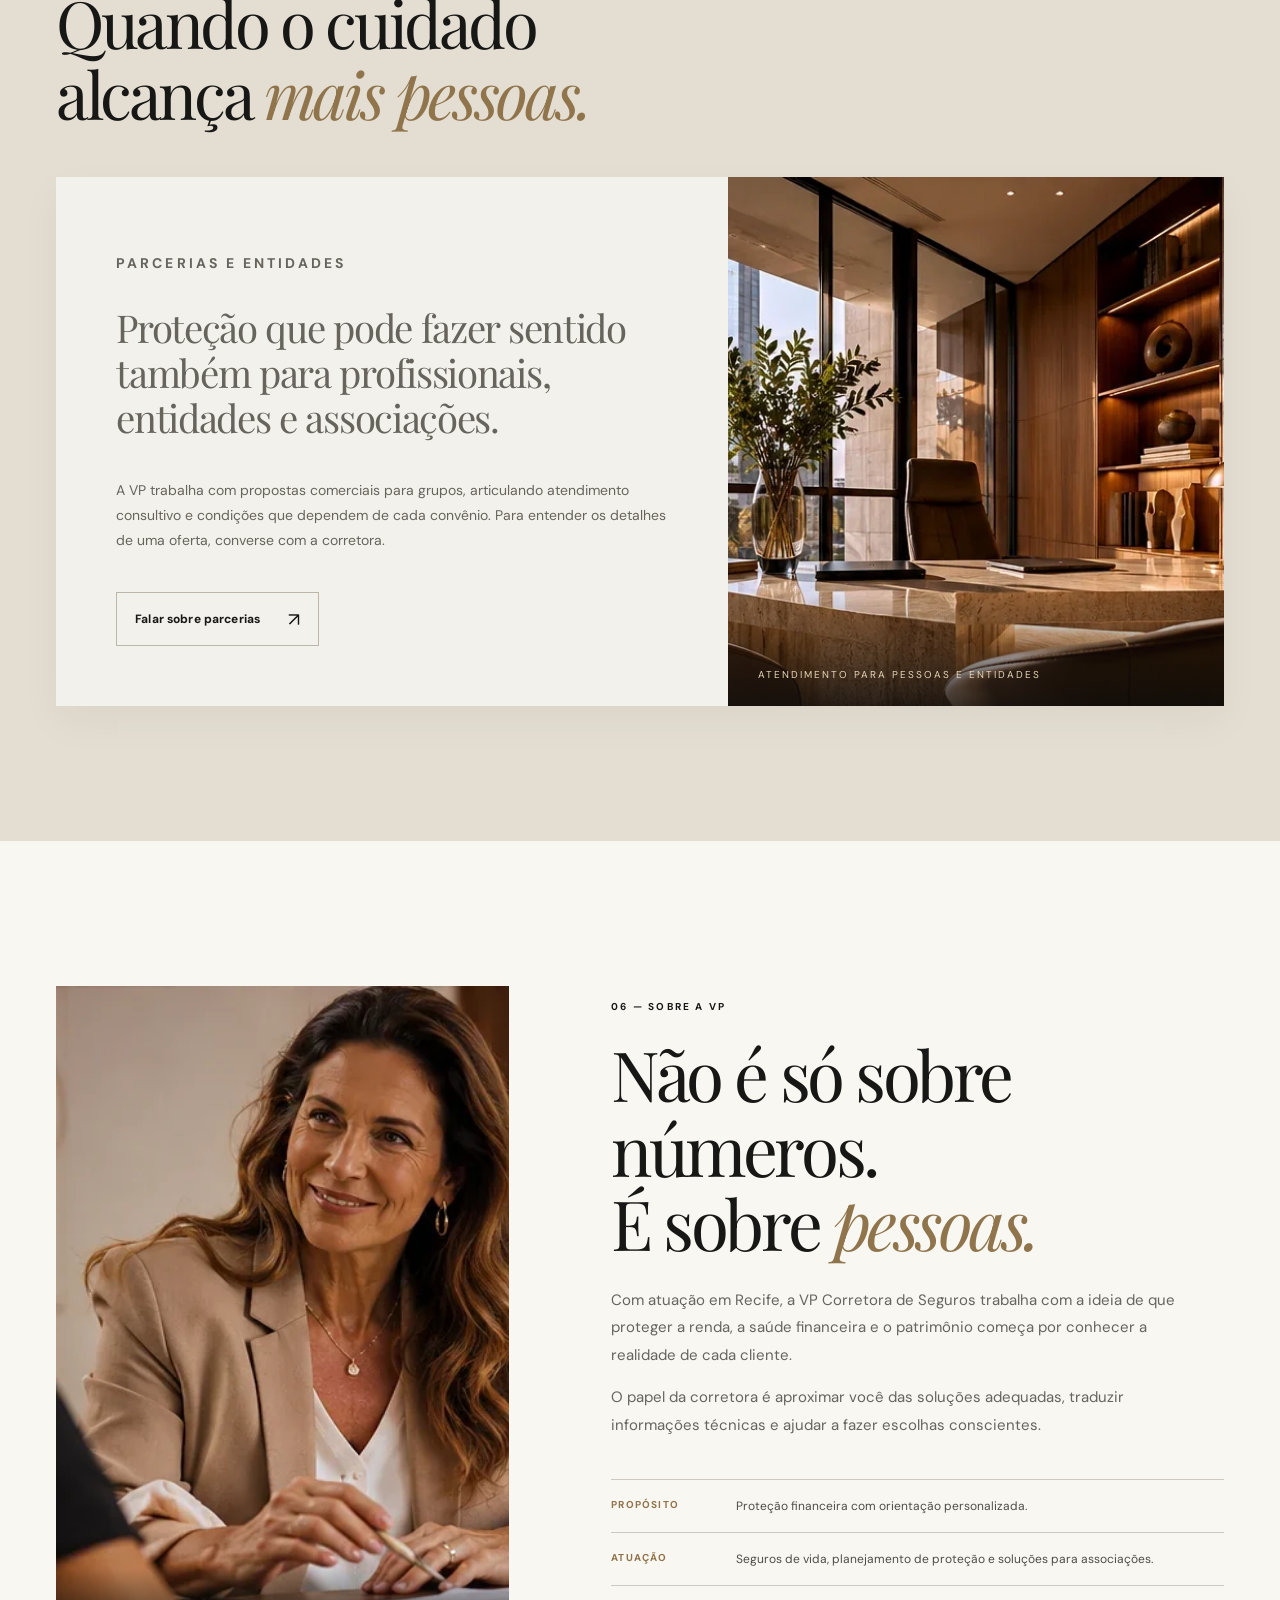
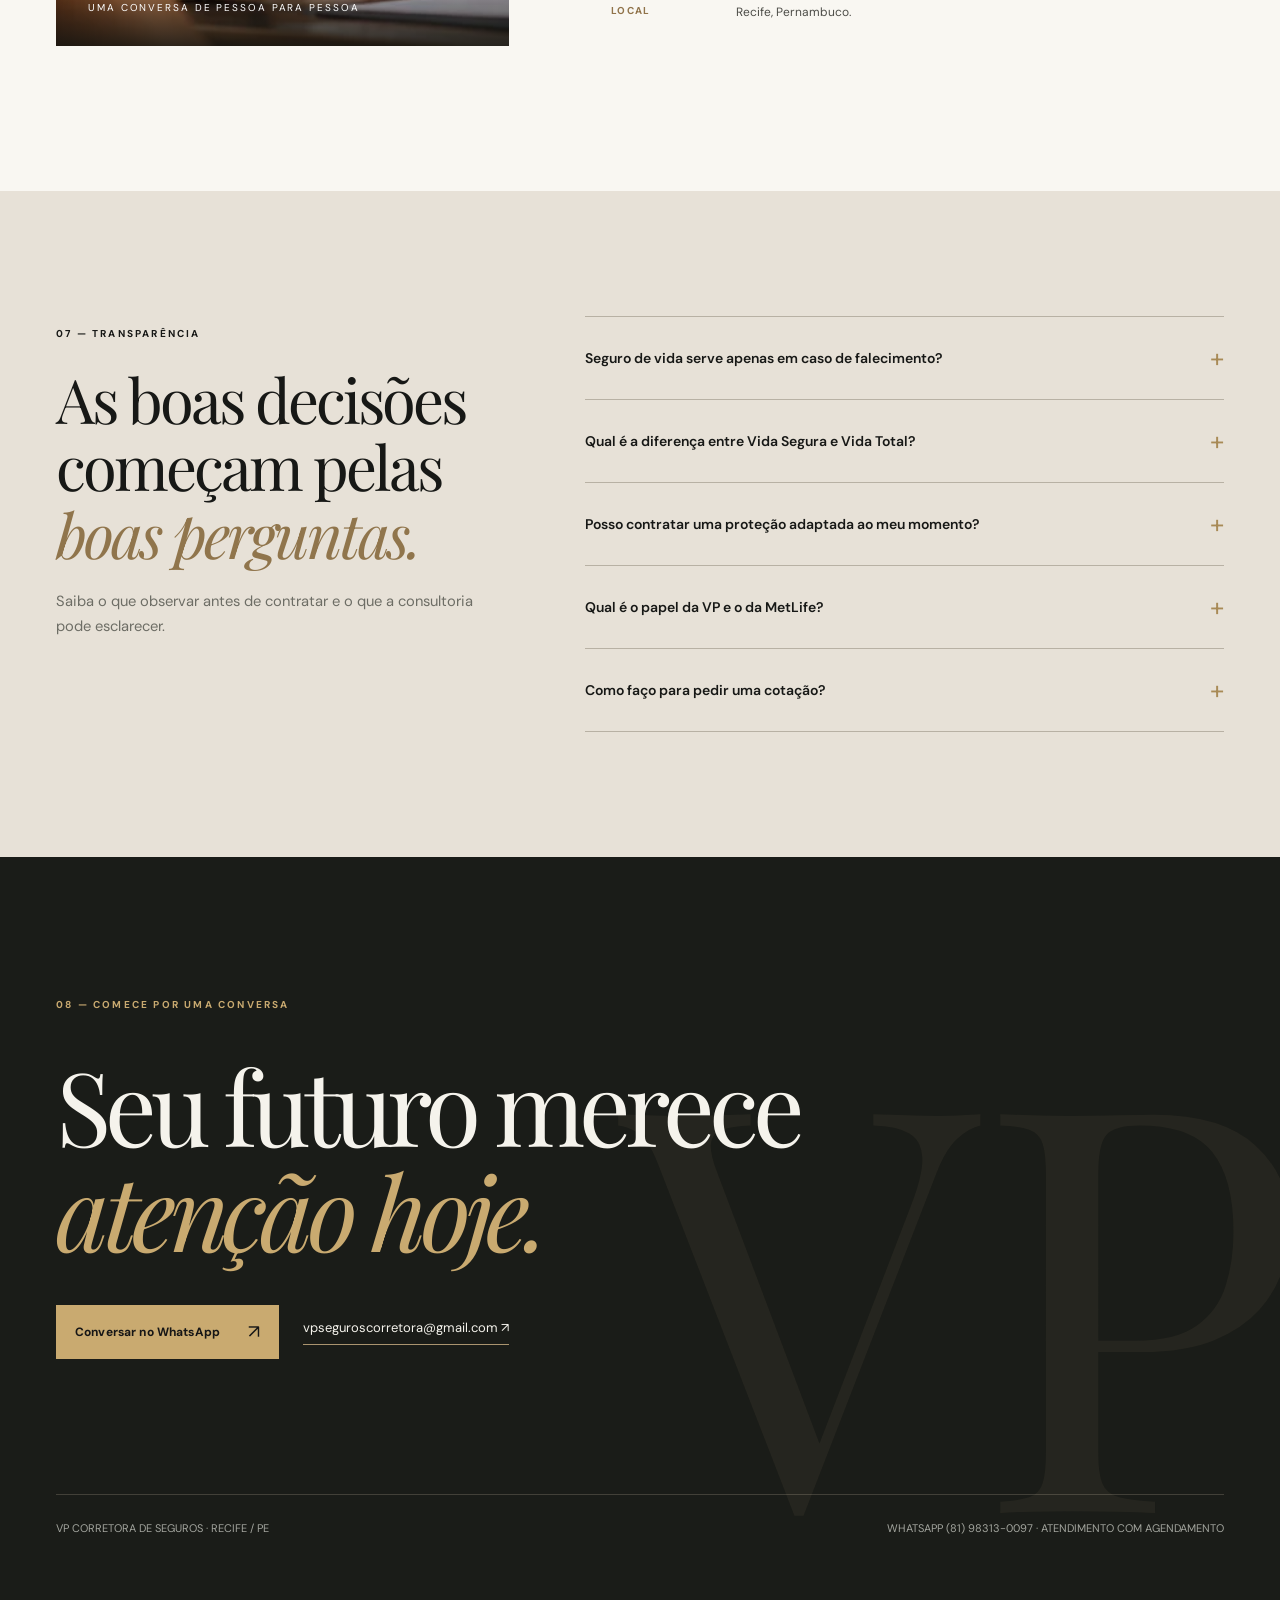
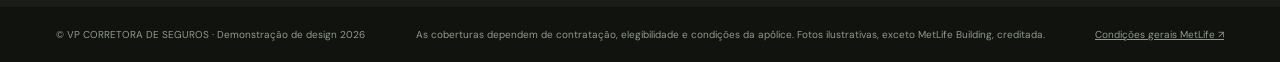
==== commit 7bab0d98: "feat(vp): rebuild full scroll experience with verified VP and MetLife copy, active contacts and insu" ====
--- a/vp-seguros-demo/index.html
+++ b/vp-seguros-demo/index.html
@@ -1,110 +1,80 @@
-<!DOCTYPE html>
-
-
-<html lang="pt-BR">
-<head>
-<meta charset="utf-8"/>
-<meta content="width=device-width,initial-scale=1,viewport-fit=cover" name="viewport"/>
-<meta content="#171512" name="theme-color"/>
-<meta content="Conheça o seguro de vida, suas possibilidades de proteção e o atendimento consultivo da VP Corretora de Seguros. Conceito visual em desenvolvimento." name="description"/>
-<title>VP Corretora de Seguros | Proteção para viver o amanhã</title>
+<!doctype html>
+<html lang="pt-BR"><head><meta charset="utf-8"/><meta name="viewport" content="width=device-width,initial-scale=1"/>
+<title>VP Corretora de Seguros | A vida é agora. Proteja o amanhã.</title>
+<meta name="description" content="A VP Corretora de Seguros oferece consultoria em proteção financeira, seguros de vida MetLife e soluções para pessoas, famílias e associações em Recife."/>
+<meta name="theme-color" content="#171816" />
+<link rel="preconnect" href="https://fonts.googleapis.com"/><link rel="preconnect" href="https://fonts.gstatic.com" crossorigin/>
+<link href="https://fonts.googleapis.com/css2?family=DM+Sans:wght@400;500;600;700&family=Manrope:wght@400;500;600;700;800&family=Playfair+Display:ital,wght@0,400;0,500;0,600;1,400;1,500&display=swap" rel="stylesheet"/>
 <style>
-
-:root{--ink:#171512;--coal:#211d18;--brown:#302821;--paper:#f0ece3;--cream:#e8e0d2;--soft:#c8bfb1;--brass:#c3a36b;--brass-light:#dfc38d;--white:#fffaf1;--line:rgba(235,219,194,.21);--lineDark:rgba(40,32,25,.19);--sans:'DM Sans','Manrope',system-ui,-apple-system,sans-serif;--serif:'Iowan Old Style','Baskerville','Palatino Linotype','Book Antiqua',Georgia,serif}
-*,*::before,*::after{box-sizing:border-box}html{scroll-behavior:smooth}body{margin:0;overflow-x:hidden;background:var(--ink);color:var(--paper);font-family:var(--sans);-webkit-font-smoothing:antialiased}button,input,select,textarea{font:inherit}a{color:inherit;text-decoration:none}button{cursor:pointer}img{display:block;width:100%;height:100%;object-fit:cover}::selection{background:var(--brass);color:var(--ink)}:focus-visible{outline:2px solid var(--brass-light);outline-offset:4px}html,body{max-width:100%}svg{display:block}.skip{position:absolute;left:-9999px;z-index:1000;background:#fff;color:#111;padding:12px}.skip:focus{left:10px;top:10px}
-.noise{pointer-events:none;position:fixed;inset:0;z-index:40;opacity:.10;background-image:url("data:image/svg+xml,%3Csvg viewBox='0 0 180 180' xmlns='http://www.w3.org/2000/svg'%3E%3Cfilter id='n'%3E%3CfeTurbulence type='fractalNoise' baseFrequency='.83' numOctaves='3' stitchTiles='stitch'/%3E%3C/filter%3E%3Crect width='100%25' height='100%25' opacity='.23' filter='url(%23n)'/%3E%3C/svg%3E")}
-.wrap{width:min(100% - 96px,1376px);margin-inline:auto}.smallcap{font-size:11px;line-height:1.5;text-transform:uppercase;letter-spacing:.21em;font-weight:700}.dim{color:#a89e8d}.gold{color:var(--brass)}.serif{font-family:var(--serif);font-weight:400;letter-spacing:-.059em}.serif em{font-weight:400;letter-spacing:-.07em}.kicker{display:flex;align-items:center;gap:12px}.kicker:before{content:'';height:1px;width:32px;background:currentColor;opacity:.65}.section-label{margin:0 0 30px}.section-number{font-variant-numeric:tabular-nums;font-size:11px;letter-spacing:.12em}.btn{display:inline-flex;align-items:center;justify-content:space-between;gap:28px;border:1px solid transparent;padding:15px 19px;font-size:12px;font-weight:700;letter-spacing:.04em;transition:background .35s,color .35s,border-color .35s,transform .3s}.btn:hover{transform:translateY(-2px)}.btn svg{width:19px;height:19px}.btn-gold{background:var(--brass);color:var(--ink)}.btn-gold:hover{background:var(--brass-light)}.btn-outline{border-color:rgba(238,226,206,.43);color:var(--paper)}.btn-outline:hover{background:rgba(255,255,255,.11)}.textlink{display:inline-flex;align-items:center;gap:24px;border-bottom:1px solid currentColor;padding-bottom:9px;font-weight:700;font-size:12px;letter-spacing:.055em}.textlink svg{width:18px;height:18px;transition:transform .25s}.textlink:hover svg{transform:translate(4px,-4px)}
-.header{position:absolute;z-index:70;top:0;left:0;width:100%;border-bottom:1px solid rgba(250,240,223,.15)}.header-inner{height:98px;display:flex;align-items:center;justify-content:space-between;gap:26px}.brand{display:flex;align-items:center;gap:13px;flex-shrink:0}.brand img{object-fit:contain;width:46px;height:51px}.brand-text{font-size:11px;line-height:1.4;font-weight:700;letter-spacing:.19em;text-transform:uppercase;max-width:115px}.header nav{display:flex;align-items:center;gap:35px}.header nav a:not(.nav-contact){font-size:12px;color:#ded7ca;transition:color .25s}.header nav a:hover{color:var(--brass-light)}.nav-contact{font-size:12px;letter-spacing:.02em;padding:15px 18px;background:rgba(200,169,118,.1);border:1px solid rgba(231,203,151,.53);color:#f4e4c8}.nav-contact:hover{background:var(--brass);color:#191510}.menu-btn{display:none;background:none;border:1px solid #aaa091;padding:9px;color:#f6ebd8}
-.hero{min-height:790px;min-height:100svh;position:relative;overflow:hidden;background:linear-gradient(114deg,#171512 0%,#1a1714 57%,#28221c 100%)}.hero:before{content:'';position:absolute;inset:0;background:radial-gradient(ellipse at 72% 43%,rgba(168,122,69,.11),transparent 49%);pointer-events:none}.hero-lines{pointer-events:none;position:absolute;inset:0;background:repeating-linear-gradient(90deg,transparent 0, transparent calc(12.5% - 1px),rgba(239,219,185,.035) calc(12.5% - 1px),rgba(239,219,185,.035) 12.5%)}.hero-inner{min-height:790px;min-height:100svh;display:grid;grid-template-columns:minmax(0,1.15fr) minmax(0,.96fr);gap:6%;align-items:center;position:relative;padding-top:127px;padding-bottom:115px}.hero-content{position:relative;z-index:3;padding-top:35px}.hero-kicker{color:var(--brass);margin-bottom:30px}.hero h1{font:400 clamp(60px,7vw,115px)/.95 var(--serif);letter-spacing:-.076em;margin:0 0 35px;white-space:nowrap}.hero h1 em{color:var(--brass-light)}.hero h1 .thin{font-style:normal;color:#e9e1d4}.hero-lead{font-size:15px;line-height:1.9;color:#c3bdb2;max-width:390px;margin:0 0 32px}.hero-actions{display:flex;align-items:center;gap:28px}.hero-visual{align-self:stretch;position:relative;min-height:540px;display:flex;align-items:center;justify-content:center;perspective:1300px}.hero-rings{position:absolute;width:113%;aspect-ratio:1;border:1px solid rgba(191,154,100,.17);border-radius:50%;transform:rotate(-19deg);z-index:0}.hero-rings:before,.hero-rings:after{content:'';position:absolute;inset:12%;border:1px solid rgba(187,153,108,.15);border-radius:50%}.hero-rings:after{inset:25%}.hero-arch{position:relative;z-index:1;width:min(100%,540px);height:min(69vh,665px);min-height:490px;overflow:hidden;clip-path:polygon(10% 0%,100% 0%,100% 100%,0% 100%,0 10%);background:#28231d;box-shadow:0 40px 100px rgba(0,0,0,.38);transition:transform .14s ease-out;transform:translate3d(0,var(--visual-offset,0px),0)}.hero-arch img{width:100%;height:100%;object-fit:cover;object-position:54% 50%;filter:brightness(.67) saturate(.67) contrast(1.12);transform:scale(1.09);animation:photoUnveil 1.6s ease-out both}.hero-arch:after{content:'';position:absolute;inset:0;background:linear-gradient(180deg,rgba(14,14,14,.04) 20%,rgba(16,13,11,.42) 85%),linear-gradient(90deg,rgba(16,13,11,.15),transparent 80%)}.arch-top{position:absolute;top:17px;right:23px;z-index:4;display:flex;gap:6px}.arch-top span{width:3px;height:26px;background:rgba(234,203,146,.5)}.arch-top span:nth-child(2){height:38px}.arch-top span:nth-child(3){height:14px}.arch-caption{position:absolute;z-index:4;bottom:30px;left:31px;right:31px;display:flex;align-items:flex-end;justify-content:space-between;gap:20px}.arch-caption p{font:400 31px/.94 var(--serif);letter-spacing:-.045em;margin:11px 0 0}.arch-caption .little-ring{width:52px;height:52px;flex-shrink:0;border:1px solid rgba(235,220,190,.7);border-radius:50%;display:grid;place-items:center}.little-ring svg{width:25px}.hero-giant-vp{font:400 clamp(140px,22vw,320px)/.8 var(--serif);letter-spacing:-.17em;position:absolute;z-index:0;bottom:4%;right:-6%;color:rgba(235,204,154,.105);pointer-events:none;user-select:none;mix-blend-mode:screen}.hero-side-label{position:absolute;z-index:3;top:50%;right:-25px;writing-mode:vertical-rl;text-transform:uppercase;letter-spacing:.22em;font-size:10px;color:rgba(231,214,182,.62)}.hero-bottom{position:absolute;bottom:28px;left:0;width:100%;z-index:5}.hero-bottom>.wrap{display:flex;align-items:center;justify-content:space-between;padding-top:22px;border-top:1px solid var(--line)}.hero-bottom p{font-size:10px;letter-spacing:.19em;text-transform:uppercase;margin:0;color:#b9ac98}.hero-bottom .down{display:flex;align-items:center;gap:15px}.hero-bottom .down svg{width:18px;height:18px}.scroll-track{height:2px;width:90px;background:#514a40;position:relative}.scroll-track i{display:block;height:2px;width:25px;background:var(--brass);animation:scrollMove 2.4s ease-in-out infinite}
-.marquee{background:#b9a17b;color:#251d17;padding:16px 0;white-space:nowrap;overflow:hidden;border-bottom:1px solid #9e875d}.marquee p{font:700 11px/1 var(--sans);letter-spacing:.18em;margin:0;text-transform:uppercase;animation:marquee 36s linear infinite}.marquee b{font-size:16px;margin:0 38px;font-weight:400}
-.why{background:var(--paper);color:var(--ink);padding:140px 0 154px}.why-head{display:grid;grid-template-columns:1fr 1.7fr;gap:40px;align-items:start}.why-head .smallcap{padding-top:20px;color:#7e6a50}.why h2{font:400 clamp(49px,6.6vw,98px)/.99 var(--serif);letter-spacing:-.064em;margin:0;max-width:980px}.why h2 em{color:#a17e4f}.why-layout{display:grid;grid-template-columns:1.35fr .8fr;gap:9%;align-items:center;margin-top:91px}.why-photo{height:540px;position:relative;overflow:visible}.why-photo img{height:100%;width:100%;object-position:center 45%;filter:saturate(.75)}.why-photo:after{content:'';position:absolute;inset:0;border:1px solid rgba(24,21,18,.12);pointer-events:none}.why-photo>.photo-stamp{position:absolute;bottom:-20px;right:-24px;width:172px;height:172px;background:#29231d;color:#efe4d3;padding:24px;display:flex;flex-direction:column;justify-content:space-between}.photo-stamp svg{width:26px;color:var(--brass)}.photo-stamp span{font:400 24px/1.01 var(--serif)}.why-description{max-width:372px}.why-description .numberline{display:flex;justify-content:space-between;border-top:1px solid var(--lineDark);padding:14px 0 30px;color:#80776c}.why-description h3{font:400 clamp(32px,3.4vw,52px)/1.11 var(--serif);letter-spacing:-.05em;margin:0 0 24px}.why-description p{line-height:1.95;color:#71695f;font-size:14px;margin:0 0 33px}
-.insurance{background:#24201b;color:var(--paper);padding:128px 0 126px}.section-top{display:flex;justify-content:space-between;align-items:start;gap:32px;margin-bottom:64px}.insurance h2,.process h2,.about h2,.faq h2{font:400 clamp(46px,5.8vw,84px)/1 var(--serif);letter-spacing:-.063em;margin:0}.section-top p{max-width:290px;color:#bcb3a4;font-size:14px;line-height:1.8;margin:24px 0 0}.insurance-grid{display:grid;grid-template-columns:repeat(3,minmax(0,1fr));gap:13px}.insurance-item{height:530px;position:relative;overflow:hidden;background:#3b3329}.insurance-item img{filter:brightness(.62) saturate(.72);transition:transform .75s cubic-bezier(.2,.75,.2,1),filter .7s}.insurance-item:hover img{transform:scale(1.085);filter:brightness(.79) saturate(.85)}.insurance-item:after{content:'';inset:0;position:absolute;background:linear-gradient(180deg,rgba(0,0,0,.06) 15%,rgba(12,9,8,.12) 47%,rgba(8,7,6,.82) 100%)}.insurance-content{position:absolute;left:27px;right:27px;bottom:27px;z-index:2}.insurance-content .smallcap{color:#d7b87a}.insurance-content h3{font:400 clamp(30px,3.3vw,44px)/1.04 var(--serif);letter-spacing:-.05em;margin:14px 0}.insurance-content p{font:400 12px/1.75 var(--sans);max-width:270px;color:#e0d9c8;margin:0 0 26px}.insurance-content .card-bottom{display:flex;justify-content:space-between;align-items:center;padding-top:16px;border-top:1px solid rgba(250,240,220,.4)}.insurance-content .card-bottom span{font-size:10px;text-transform:uppercase;letter-spacing:.13em}.insurance-content svg{width:22px}.insurance-foot{display:flex;align-items:center;justify-content:space-between;border-bottom:1px solid var(--line);margin-top:50px;padding-bottom:20px;color:#bcb0a0;font-size:12px;line-height:1.6}.insurance-foot strong{font-weight:500;color:#e2c48f}
-.process{padding:138px 0 148px;background:#e2dacd;color:#221e1a}.process-header{display:grid;grid-template-columns:.8fr 1.2fr;gap:9%;align-items:start}.process-desc{margin:22px 0 0;color:#6d6359;line-height:1.8;max-width:420px;font-size:14px}.process-steps{display:grid;grid-template-columns:repeat(3,minmax(0,1fr));gap:0;margin-top:108px;border-top:1px solid #9d8e7d}.step{padding:32px 34px 0 0;position:relative}.step:before{content:'';position:absolute;top:-5px;left:0;height:9px;width:9px;background:#9d7b47;box-shadow:0 0 0 8px #e2dacd}.step .num{display:block;font:400 54px/1 var(--serif);color:#ae8d61;margin-bottom:39px}.step h3{font:400 32px/1.06 var(--serif);letter-spacing:-.04em;margin:0 0 16px}.step p{font:400 13px/1.85 var(--sans);max-width:290px;color:#6c645a;margin:0}.process-foot{display:flex;align-items:center;justify-content:space-between;margin-top:76px;padding-top:24px;border-top:1px solid #b7ad9c;font-size:11px;text-transform:uppercase;letter-spacing:.12em;color:#746a5e}
-.metlife{position:relative;background:#2c241e;color:#f2eadd;min-height:740px;overflow:hidden}.metlife-inner{display:grid;grid-template-columns:1fr 1fr;min-height:740px}.metlife-copy{padding:117px 8% 120px max(48px,calc((100vw - 1376px)/2));display:flex;flex-direction:column;justify-content:center;position:relative;z-index:2}.metlife h2{font:400 clamp(61px,7.3vw,112px)/.94 var(--serif);letter-spacing:-.075em;margin:30px 0;color:#f4eadd}.metlife h2 em{color:#ceb080}.metlife-copy>p{font-size:14px;line-height:1.95;color:#c2b8a6;max-width:370px;margin:0 0 31px}.metlife-visual{position:relative;min-height:660px;overflow:hidden;background:#2a261f}.metlife-visual img{filter:saturate(.66) brightness(.63) sepia(.10);object-position:30% center;transform:scale(1.04)}.metlife-visual:after{content:'';position:absolute;inset:0;background:linear-gradient(90deg,#2c241e 0%,transparent 38%),linear-gradient(0deg,#2c241e7e,transparent 40%)}.metlife-visual .arch-caption{bottom:47px;left:35%;right:35px}.metlife-visual .arch-caption p{font-size:28px}.metlife-badge{margin-top:40px;display:flex;gap:12px;align-items:center;color:#d3bd99;font-size:11px;line-height:1.6;max-width:350px;border-top:1px solid var(--line);padding-top:22px}.metlife-badge .star{font-size:32px;line-height:1;color:var(--brass)}
-.about{background:#f2ede4;color:var(--ink);padding:145px 0}.about-head{display:flex;align-items:flex-start;justify-content:space-between;margin-bottom:75px}.about-head p{max-width:355px;line-height:1.75;font-size:13px;color:#6c6357}.about-body{display:grid;grid-template-columns:.72fr 1.28fr;gap:9%;align-items:center}.about-body .photo{height:590px;position:relative;overflow:hidden}.about-body .photo img{object-position:45% center;filter:saturate(.78)}.about-body .photo:after{content:'';position:absolute;inset:0;border:1px solid #30231733}.about-body h2{max-width:720px}.about-body h2 em{color:#ab8b5d}.about-body .statements{display:grid;grid-template-columns:repeat(3,1fr);gap:25px;margin-top:70px}.about-body .statements div{border-top:1px solid #bdb2a2;padding-top:18px}.about-body .statements b{display:block;font:400 24px/1.1 var(--serif);letter-spacing:-.02em}.about-body .statements span{display:block;margin-top:10px;font-size:11px;line-height:1.55;color:#7c7165}
-.faq{padding:130px 0 150px;background:#dad0bf;color:#241e18}.faq-layout{display:grid;grid-template-columns:.8fr 1.2fr;gap:10%}.faq h2{max-width:370px}.faq .smallcap{color:#8b704d}.accordion details{border-bottom:1px solid rgba(53,40,27,.28)}.accordion details:first-child{border-top:1px solid rgba(53,40,27,.28)}.accordion summary{cursor:pointer;list-style:none;display:flex;justify-content:space-between;align-items:center;padding:28px 0;font:400 26px/1.18 var(--serif);letter-spacing:-.03em}.accordion summary::-webkit-details-marker{display:none}.accordion summary .plus{font:400 26px/1 var(--sans);color:#936d3d;transition:transform .3s}.accordion details[open] .plus{transform:rotate(45deg)}.accordion details p{font:400 13px/1.95 var(--sans);color:#655a4f;max-width:600px;margin:0 40px 26px 0}
-.contact{background:#151310;color:#f2eadc;min-height:665px;position:relative;overflow:hidden;display:flex;align-items:center}.contact:before{content:'';position:absolute;inset:-15% 0 0;background:radial-gradient(circle at 74% 54%,rgba(150,101,47,.17),transparent 35%)}.contact .ghost-monogram{position:absolute;right:10%;bottom:-130px;width:430px;opacity:.10;transform:rotate(-11deg);filter:sepia(.5)}.contact-inner{width:min(100% - 96px,1376px);margin-inline:auto;position:relative;z-index:2;padding:110px 0}.contact h2{font:400 clamp(58px,7.4vw,120px)/.97 var(--serif);letter-spacing:-.071em;max-width:960px;margin:30px 0 43px}.contact h2 em{color:var(--brass)}.contact .contact-bottom{display:flex;align-items:center;gap:32px}.contact .contact-bottom p{font:400 12px/1.8 var(--sans);color:#b0a698;max-width:220px}.footer{background:#10100e;color:#a8a092;border-top:1px solid rgba(255,255,255,.11);padding:46px 0}.footer-inner{display:flex;justify-content:space-between;align-items:center;gap:20px}.footer .brand-text{color:#dfd2ba}.footer .foot-right{text-align:right;font-size:11px;line-height:1.8}.footer .foot-right a{text-decoration:underline;text-underline-offset:4px}
-.demo-stamp{position:fixed;bottom:18px;right:18px;z-index:60;background:rgba(18,17,14,.87);border:1px solid #7d6747;color:#e0c58e;padding:8px 11px;letter-spacing:.11em;font-size:9px;text-transform:uppercase;backdrop-filter:blur(10px)}
-.modal-overlay{position:fixed;inset:0;z-index:200;background:rgba(12,9,6,.81);display:none;align-items:center;justify-content:center;padding:15px}.modal-overlay.open{display:flex}.modal{position:relative;width:min(540px,100%);background:#e8e0d2;color:#211a14;padding:42px;max-height:90vh;overflow:auto}.modal h3{font:400 44px/1.03 var(--serif);letter-spacing:-.06em;margin:9px 0 15px}.modal p{font:400 13px/1.7 var(--sans);color:#665d50}.modal label{font:700 11px/1.7 var(--sans);display:block;margin:18px 0 4px;text-transform:uppercase;letter-spacing:.08em}.modal input,.modal select{display:block;width:100%;padding:13px;background:#f8f5ed;border:1px solid #b6a997;color:#2a241b;border-radius:0}.modal .btn{margin-top:21px;width:100%}.modal .close-modal{position:absolute;top:12px;right:16px;border:none;background:transparent;color:#33281d;font-size:30px;line-height:1}.modal-output{margin-top:14px;padding:12px;border:1px solid #aa8d58;color:#573e20;font-size:13px;display:none}.modal-output.visible{display:block}
-.reveal{opacity:0;transform:translate3d(0,37px,0);transition:opacity .9s cubic-bezier(.2,.7,.2,1),transform .9s cubic-bezier(.2,.7,.2,1)}.reveal.show{opacity:1;transform:translate3d(0,0,0)}.reveal.delay1{transition-delay:.12s}.reveal.delay2{transition-delay:.24s}.reveal.delay3{transition-delay:.36s}
-@keyframes photoUnveil{from{opacity:.3;transform:scale(1.2)}to{opacity:1;transform:scale(1.09)}}@keyframes scrollMove{0%{transform:translateX(0)}50%{transform:translateX(65px)}100%{transform:translateX(0)}}@keyframes marquee{to{transform:translateX(-50%)}}
-@media(max-width:1190px){.hero-inner{grid-template-columns:1.06fr .94fr;gap:3%}.hero h1{font-size:clamp(56px,6.7vw,92px)}.hero-side-label{right:-10px}.metlife-copy{padding-left:48px}.wrap{width:calc(100% - 80px)}}
-@media(max-width:850px){.header-inner{height:82px}.header nav{display:none;position:absolute;top:82px;left:0;right:0;background:#1b1713;border-bottom:1px solid var(--line);padding:27px 36px 36px;flex-direction:column;align-items:stretch;gap:23px}.header nav.open{display:flex}.header nav a{font-size:15px!important}.nav-contact{text-align:center}.menu-btn{display:block}.hero-inner{min-height:900px;grid-template-columns:1fr 1fr;align-items:center;gap:0;padding-top:110px;padding-bottom:115px}.hero h1{font-size:clamp(60px,8.5vw,90px);white-space:normal}.hero-content{margin-right:-100px}.hero-visual{margin-left:60px;min-height:500px}.hero-arch{height:67vh;min-height:520px}.hero-side-label{display:none}.why-head,.process-header,.faq-layout{grid-template-columns:1fr;gap:30px}.why h2,.process h2,.faq h2{font-size:clamp(48px,8vw,72px)}.why-layout{grid-template-columns:1fr 1fr;gap:7%}.why-photo{height:450px}.insurance-grid{gap:10px}.insurance-item{height:490px}.insurance-content{left:17px;right:17px;bottom:20px}.insurance-content h3{font-size:30px}.metlife-inner{grid-template-columns:1fr 1fr}.metlife-copy{padding:75px 25px 75px 40px}.about-body{gap:6%}.about-body .photo{height:480px}.about-body .statements{grid-template-columns:1fr;gap:10px;margin-top:35px}.about-body .statements div{display:flex;justify-content:space-between;gap:15px}.about-body .statements span{width:55%;margin:0}.contact .ghost-monogram{width:330px;right:-4%}}
-@media(max-width:650px){.wrap{width:calc(100% - 42px)}.header-inner{height:72px}.header nav{top:72px}.brand img{height:41px;width:38px}.brand-text{font-size:9px}.hero{min-height:0}.hero-inner{display:flex;flex-direction:column;align-items:stretch;min-height:0;gap:17px;padding-top:112px;padding-bottom:95px}.hero-content{padding-top:0;margin:0}.hero-kicker{margin-bottom:20px;font-size:9px}.hero h1{font-size:clamp(54px,12.5vw,76px);white-space:normal;line-height:.96;margin-bottom:17px}.hero-lead{font-size:12.5px;line-height:1.78;max-width:335px;margin-bottom:21px}.hero-actions{gap:14px}.btn{padding:12px 14px;font-size:11px;gap:14px}.hero-actions .textlink{font-size:10px;gap:9px}.hero-visual{min-height:0;display:block;margin:0;width:100%;height:355px}.hero-rings{width:105%;left:0;top:-26%;z-index:0}.hero-arch{height:355px;min-height:0;width:100%;clip-path:polygon(7% 0,100% 0,100% 100%,0 100%,0 8%)}.hero-arch img{object-position:center 47%}.arch-caption{bottom:23px;left:19px;right:21px}.arch-caption p{font-size:24px}.arch-caption .little-ring{height:42px;width:42px}.hero-giant-vp{font-size:200px;bottom:-20px}.hero-bottom{bottom:15px}.hero-bottom>.wrap{padding-top:13px}.hero-bottom p{font-size:8px}.hero-bottom .down{gap:8px}.scroll-track{width:49px}.marquee{padding:13px 0}.marquee p{font-size:9px}.why{padding:88px 0 97px}.why-head{display:block}.why-head .smallcap{margin:0 0 22px;padding:0;font-size:10px}.why h2{font-size:clamp(48px,11.2vw,70px)}.why-layout{display:block;margin-top:42px}.why-photo{height:370px;width:calc(100% - 14px)}.why-photo>.photo-stamp{width:133px;height:133px;right:-16px;bottom:-15px;padding:14px}.photo-stamp span{font-size:20px}.why-description{padding-top:47px}.why-description h3{font-size:40px}.why-description p{font-size:13px}.insurance{padding:88px 0 87px}.section-top{display:block;margin-bottom:37px}.insurance h2{font-size:52px}.section-top p{margin-top:22px;font-size:13px}.insurance-grid{grid-template-columns:1fr;gap:13px}.insurance-item{height:370px}.insurance-item img{object-position:50% 45%}.insurance-content{left:24px;right:24px;bottom:20px}.insurance-content h3{font-size:38px}.insurance-foot{display:block;margin-top:32px;font-size:11px}.insurance-foot strong{display:block;margin-top:8px}.process{padding:92px 0 95px}.process-header{display:block}.process h2{font-size:51px}.process-desc{font-size:13px}.process-steps{grid-template-columns:1fr;margin-top:60px}.step{padding:24px 0 31px 22px;border-left:1px solid #ab9b85}.step:before{left:-5px;top:31px}.step .num{font-size:39px;margin:0 0 11px}.step h3{font-size:31px}.step p{font-size:13px}.process-foot{margin-top:13px;line-height:1.7;gap:14px}.metlife{min-height:0}.metlife-inner{grid-template-columns:1fr;min-height:0}.metlife-copy{padding:89px 21px 70px}.metlife h2{font-size:72px}.metlife-visual{min-height:330px;height:330px}.metlife-visual:after{background:linear-gradient(180deg,#2c241e 0%,transparent 35%,#2c241e4a 100%)}.metlife-visual img{object-position:center}.metlife-badge{margin-top:20px}.about{padding:90px 0}.about-head{display:block;margin-bottom:27px}.about-head p{font-size:13px}.about-body{display:flex;flex-direction:column-reverse;align-items:stretch;gap:35px}.about-body h2{font-size:51px}.about-body .photo{height:385px}.about-body .statements{margin-top:40px}.faq{padding:91px 0 110px}.faq-layout{display:block}.faq h2{font-size:50px;margin-bottom:45px}.accordion summary{font-size:22px;padding:23px 0}.accordion details p{font-size:13px}.contact{min-height:0}.contact-inner{width:calc(100% - 42px);padding:106px 0 113px}.contact h2{font-size:clamp(55px,12vw,78px)}.contact .ghost-monogram{width:245px;right:-22%;bottom:-65px}.contact .contact-bottom{display:block}.contact .contact-bottom p{margin-top:20px}.footer-inner{align-items:flex-start;gap:23px;flex-direction:column}.footer .foot-right{text-align:left}.demo-stamp{font-size:8px;bottom:12px;right:12px}.modal{padding:30px 22px}.modal h3{font-size:39px}}
-@media(max-width:370px){.hero h1{font-size:48px}.hero-visual,.hero-arch{height:305px}.hero-actions{gap:12px}.hero-actions .textlink{display:none}.arch-caption p{font-size:21px}}
-@media(prefers-reduced-motion:reduce){html{scroll-behavior:auto}*,*:before,*:after{animation:none!important;transition-duration:.01ms!important}.reveal{opacity:1;transform:none}.hero-arch{transform:none!important}}
-
-/* VP design iteration — editorial product storytelling */
-.product-explorer{padding:132px 0 124px;background:#171512;color:#efe7d9;position:relative;overflow:hidden}
-.product-explorer:before{content:"";position:absolute;left:50%;top:0;width:1px;height:130px;background:linear-gradient(#c1a170,transparent);opacity:.3}
-.product-top{display:grid;grid-template-columns:1fr 2fr;gap:5%;align-items:start;margin-bottom:80px}
-.product-top>.kicker{padding-top:18px}.product-top h2{font:400 clamp(52px,6.4vw,98px)/.99 var(--serif);letter-spacing:-.067em;margin:0 0 25px;max-width:1100px}.product-top h2 em{color:var(--brass);font-weight:400}.product-top p{font-size:14px;line-height:1.9;color:#b5a99c;max-width:520px;margin:0}
-.product-stage{display:grid;grid-template-columns:36% 64%;min-height:600px;border-top:1px solid rgba(235,216,179,.24);border-bottom:1px solid rgba(235,216,179,.24)}
-.product-controls{display:flex;flex-direction:column;justify-content:flex-start;padding-top:35px;padding-right:8%;border-right:1px solid rgba(235,216,179,.22)}
-.product-tab{background:none;border:0;border-bottom:1px solid rgba(235,216,179,.17);color:#a99f92;text-align:left;padding:31px 6px;display:grid;grid-template-columns:26px 1fr 18px;gap:8px;align-items:center;transition:color .25s,padding-left .25s;cursor:pointer}
-.product-tab.active,.product-tab:hover{color:#f7ead7;padding-left:17px}.product-tab.active{border-bottom-color:#c6a16a}.product-tab>span:nth-child(2){font:400 clamp(23px,2.1vw,34px)/1.2 var(--serif);letter-spacing:-.035em}.tab-num{font:500 10px var(--sans);color:#b39970}.tab-icon{font-size:18px;color:var(--brass)}
-.product-panel{display:grid;grid-template-columns:48% 52%;min-height:600px;padding:36px 0 36px 37px;gap:36px}
-.product-media{position:relative;min-height:500px;overflow:hidden}.product-media img{height:100%;width:100%;object-fit:cover;object-position:55% center;filter:saturate(.72);transition:transform .65s ease,opacity .3s}.product-media img.is-changing{opacity:.45;transform:scale(1.04)}.media-tag{position:absolute;left:0;bottom:0;background:#b79a6b;color:#171512;padding:16px 23px}.media-tag .smallcap{font-size:9px;letter-spacing:.13em}
-.product-panel-copy{display:flex;flex-direction:column;justify-content:center;padding:24px 24px 24px 5px}.product-panel-copy>.smallcap{font-size:10px;margin:0 0 23px}.product-panel-copy h3{font:400 clamp(36px,3.25vw,54px)/1.06 var(--serif);letter-spacing:-.053em;margin:0 0 25px}.product-panel-copy>p:not(.smallcap):not(.product-disclaimer){font-size:13px;line-height:1.95;color:#b9ad9e;margin:0 0 22px}.product-points{display:flex;flex-wrap:wrap;gap:8px;margin:10px 0 23px}.product-points span{border:1px solid #756b5d;color:#d3c4ac;padding:10px 12px;font-size:10px;letter-spacing:.03em}.product-panel-copy .product-disclaimer{font-size:10px;color:#877e72;line-height:1.7;border-top:1px solid #49433b;padding-top:16px}
-.interlude{height:clamp(620px,83vh,950px);min-height:600px;position:relative;display:flex;align-items:center;justify-content:center;overflow:hidden;text-align:center;background:#514338}.interlude-photo,.interlude-shade{position:absolute;inset:0}.interlude-photo img{height:100%;width:100%;object-fit:cover;object-position:center 45%;filter:grayscale(.2) brightness(.64);transform:scale(1.08);transition:transform 1.5s ease}.interlude:hover .interlude-photo img{transform:scale(1.0)}.interlude-shade{background:linear-gradient(180deg,rgba(13,12,11,.22),rgba(16,13,12,.58) 70%,rgba(16,13,12,.6))}.interlude-copy{position:relative;z-index:2;padding:25px;max-width:1000px}.interlude-copy .smallcap{color:#e2c994;font-size:11px;letter-spacing:.25em}.interlude-copy h2{font:400 clamp(55px,6.8vw,104px)/1.02 var(--serif);letter-spacing:-.071em;margin:36px auto}.interlude-copy h2 em{color:#ecd0a0;font-weight:400}.interlude-rule{display:block;width:55px;height:1px;background:#d4b474;margin:22px auto}.interlude-copy>p:last-child{font-size:13px;color:#e3d4c4;line-height:1.8}
-.clarity{background:#ded5c6;color:#27211c;padding:125px 0 130px}.clarity-grid{display:grid;grid-template-columns:1fr 2fr;gap:20px 5%}.clarity-grid>.kicker{color:#8c6940;padding-top:24px}.clarity-grid h2{font:400 clamp(45px,5.2vw,82px)/1.04 var(--serif);letter-spacing:-.06em;margin:0;max-width:1100px}.clarity-grid h2 em{color:#9c784a;font-weight:400}.clarity-bottom{grid-column:2;display:grid;grid-template-columns:repeat(3,1fr);gap:27px;margin-top:44px}.clarity-bottom>div{border-top:1px solid #a99b88;padding:19px 0 0}.clarity-number{font-size:11px;letter-spacing:.1em;color:#8e6b44;display:block;margin-bottom:38px}.clarity-bottom strong{display:block;font:400 27px/1.2 var(--serif);margin-bottom:13px}.clarity-bottom p{color:#6c635a;font-size:12px;line-height:1.7;margin:0}
-.metlife-credit{display:none;position:absolute;right:0;bottom:0;max-width:100%;z-index:5;background:rgba(20,18,16,.8);color:#e1d1b8;font-size:9px;line-height:1.6;padding:7px 12px}.metlife-credit.loaded{display:block}.metlife-credit a{border-bottom:1px solid #ab906e}
-@media(max-width:1060px){.product-stage{grid-template-columns:1fr}.product-controls{border-right:0;padding:0;display:grid;grid-template-columns:repeat(3,1fr);gap:8px}.product-tab{grid-template-columns:1fr;gap:8px;padding:16px 10px;border:1px solid #5d5042}.product-tab.active{padding-left:10px;border-color:#b89b72}.product-tab .tab-icon{display:none}.product-panel{padding:24px 0 0;min-height:0}.product-top,.clarity-grid{grid-template-columns:1fr}.clarity-bottom{grid-column:1}}
-@media(max-width:680px){.product-explorer{padding:85px 0}.product-top{margin-bottom:37px;gap:22px}.product-top h2{font-size:clamp(45px,13vw,70px)}.product-controls{gap:5px}.product-tab>span:nth-child(2){font-size:17px}.product-panel{display:flex;flex-direction:column;gap:0;padding-top:20px}.product-media{height:340px;min-height:0}.product-panel-copy{padding:32px 8px 18px}.product-panel-copy h3{font-size:40px}.interlude{height:720px;min-height:620px}.interlude-copy h2{font-size:clamp(46px,11vw,64px)}.clarity{padding:90px 0}.clarity-grid h2{font-size:clamp(42px,10vw,62px)}.clarity-bottom{grid-template-columns:1fr;margin-top:18px;gap:25px}.clarity-number{margin-bottom:14px}.metlife-credit{font-size:8px}.header nav.open{max-height:85vh;overflow-y:auto}}
-@media(prefers-reduced-motion:reduce){.interlude-photo img,.product-media img{transition:none}}
-</style>
-</head>
-<body>
-<a class="skip" href="#conteudo">Ir para conteúdo</a><div aria-hidden="true" class="noise"></div>
-<header class="header"><div class="header-inner wrap"><a aria-label="VP Corretora de Seguros — início" class="brand" href="#inicio"><img alt="" src="[data-uri]"/><span class="brand-text">VP CORRETORA<br/>DE SEGUROS</span></a><nav aria-label="Navegação principal" id="navMenu"><a href="#sobre">A VP</a><a href="#seguro">Seguro de vida</a><a href="#solucoes">Soluções</a><a href="#metlife">MetLife</a><a href="#duvidas">Dúvidas</a><a class="nav-contact" href="#contato">Vamos conversar ↗</a></nav><button aria-controls="navMenu" aria-expanded="false" aria-label="Abrir menu" class="menu-btn" type="button">☰</button></div></header>
-<main id="conteudo"><section class="hero" id="inicio"><div aria-hidden="true" class="hero-lines"></div><div class="hero-inner wrap"><div class="hero-content"><p class="hero-kicker smallcap kicker reveal show">Seguro de vida, com propósito</p><h1 class="reveal show">A vida muda.<br/><span class="thin">O cuidado</span><br/><em>permanece.</em></h1><p class="hero-lead reveal show">O presente merece ser vivido por inteiro. O futuro, pensado com atenção. Conheça uma maneira mais humana de olhar para a proteção.</p><div class="hero-actions reveal show"><a class="btn btn-gold" href="#seguro">Conheça o seguro de vida <svg fill="none" stroke="currentColor" stroke-width="1.5" viewbox="0 0 24 24"><path d="M4 12h16m-6-6 6 6-6 6"></path></svg></a><a class="textlink" href="#sobre">A VP <svg fill="none" stroke="currentColor" stroke-width="1.5" viewbox="0 0 24 24"><path d="M6 18 18 6M7 6h11v11"></path></svg></a></div></div><div aria-label="Fotografia artística de arquitetura contemporânea iluminada" class="hero-visual"><div aria-hidden="true" class="hero-rings"></div><div class="hero-arch"><img alt="Arquitetura contemporânea com luz acolhedora, imagem conceitual" src="[data-uri]"/><div aria-hidden="true" class="arch-top"><span></span><span></span><span></span></div><div class="arch-caption"><div><span class="smallcap gold">Uma visão de futuro</span><p>Existe beleza<br/>em estar preparado.</p></div><div class="little-ring"><svg fill="none" stroke="currentColor" stroke-width="1.3" viewbox="0 0 24 24"><path d="M4 12h16m-6-6 6 6-6 6"></path></svg></div></div></div><span aria-hidden="true" class="hero-giant-vp">VP</span><span class="hero-side-label">VP CORRETORA · CONCEITO 2026</span></div></div><div class="hero-bottom"><div class="wrap"><p>Proteção que acompanha cada capítulo.</p><div class="down"><p>Role para explorar</p><div class="scroll-track"><i></i></div><svg fill="none" stroke="#c3a36b" stroke-width="1.2" viewbox="0 0 24 24"><path d="M12 3v18m-6-6 6 6 6-6"></path></svg></div></div></div></section>
-<div aria-hidden="true" class="marquee"><p>VOCÊ CONSTRÓI UMA HISTÓRIA <b>✦</b> A GENTE VALORIZA CADA CAPÍTULO <b>✦</b> SEGURO DE VIDA, COM PROPÓSITO <b>✦</b> VOCÊ CONSTRÓI UMA HISTÓRIA <b>✦</b> A GENTE VALORIZA CADA CAPÍTULO <b>✦</b> SEGURO DE VIDA, COM PROPÓSITO <b>✦</b></p></div>
-<section class="why" id="seguro"><div class="wrap"><div class="why-head"><p class="smallcap section-label reveal">01 / Por que se proteger?</p><h2 class="reveal">O futuro pode ser incerto.<br/><em>O cuidado, não.</em></h2></div><div class="why-layout"><div class="why-photo reveal"><img alt="Família reunida em um momento de afeto, imagem conceitual" src="[data-uri]"/><div class="photo-stamp"><svg fill="none" stroke="currentColor" stroke-width="1.2" viewbox="0 0 24 24"><path d="M12 21s-8-5.7-8-12a4.5 4.5 0 0 1 8-2.8A4.5 4.5 0 0 1 20 9c0 6.3-8 12-8 12Z"></path></svg><span>Há coisas que<br/>importam mais.</span></div></div><div class="why-description reveal delay1"><div class="numberline"><span class="smallcap">A importância do seguro</span><span class="section-number">01 — 03</span></div><h3>Um gesto de responsabilidade com quem faz parte da sua vida.</h3><p>O seguro de vida não é sobre prever o que vai acontecer. É sobre reduzir o impacto financeiro de imprevistos e construir escolhas com mais consciência, hoje e amanhã.</p><a class="textlink" href="#beneficios">Entenda as possibilidades <svg fill="none" stroke="currentColor" stroke-width="1.5" viewbox="0 0 24 24"><path d="M6 18 18 6M7 6h11v11"></path></svg></a></div></div></div></section>
-<section class="insurance" id="beneficios"><div class="wrap"><div class="section-top"><div><p class="smallcap section-label gold reveal">02 / O que um seguro pode representar</p><h2 class="reveal">Sua vida tem<br/>muitos capítulos.</h2></div><p class="reveal delay1">A proteção certa começa quando compreendemos o que você deseja preservar. Cada história pede uma conversa diferente.</p></div><div class="insurance-grid"><article class="insurance-item reveal"><img alt="Família reunida em casa" src="[data-uri]"/><div class="insurance-content"><span class="smallcap">01 / Presente</span><h3>Quem você ama</h3><p>Considere o apoio financeiro à família em situações previstas na apólice.</p><div class="card-bottom"><span>Proteção familiar</span><svg fill="none" stroke="currentColor" viewbox="0 0 24 24"><path d="M6 18 18 6M7 6h11v11"></path></svg></div></div></article><article class="insurance-item reveal delay1"><img alt="Atendimento individualizado em ambiente profissional" src="[data-uri]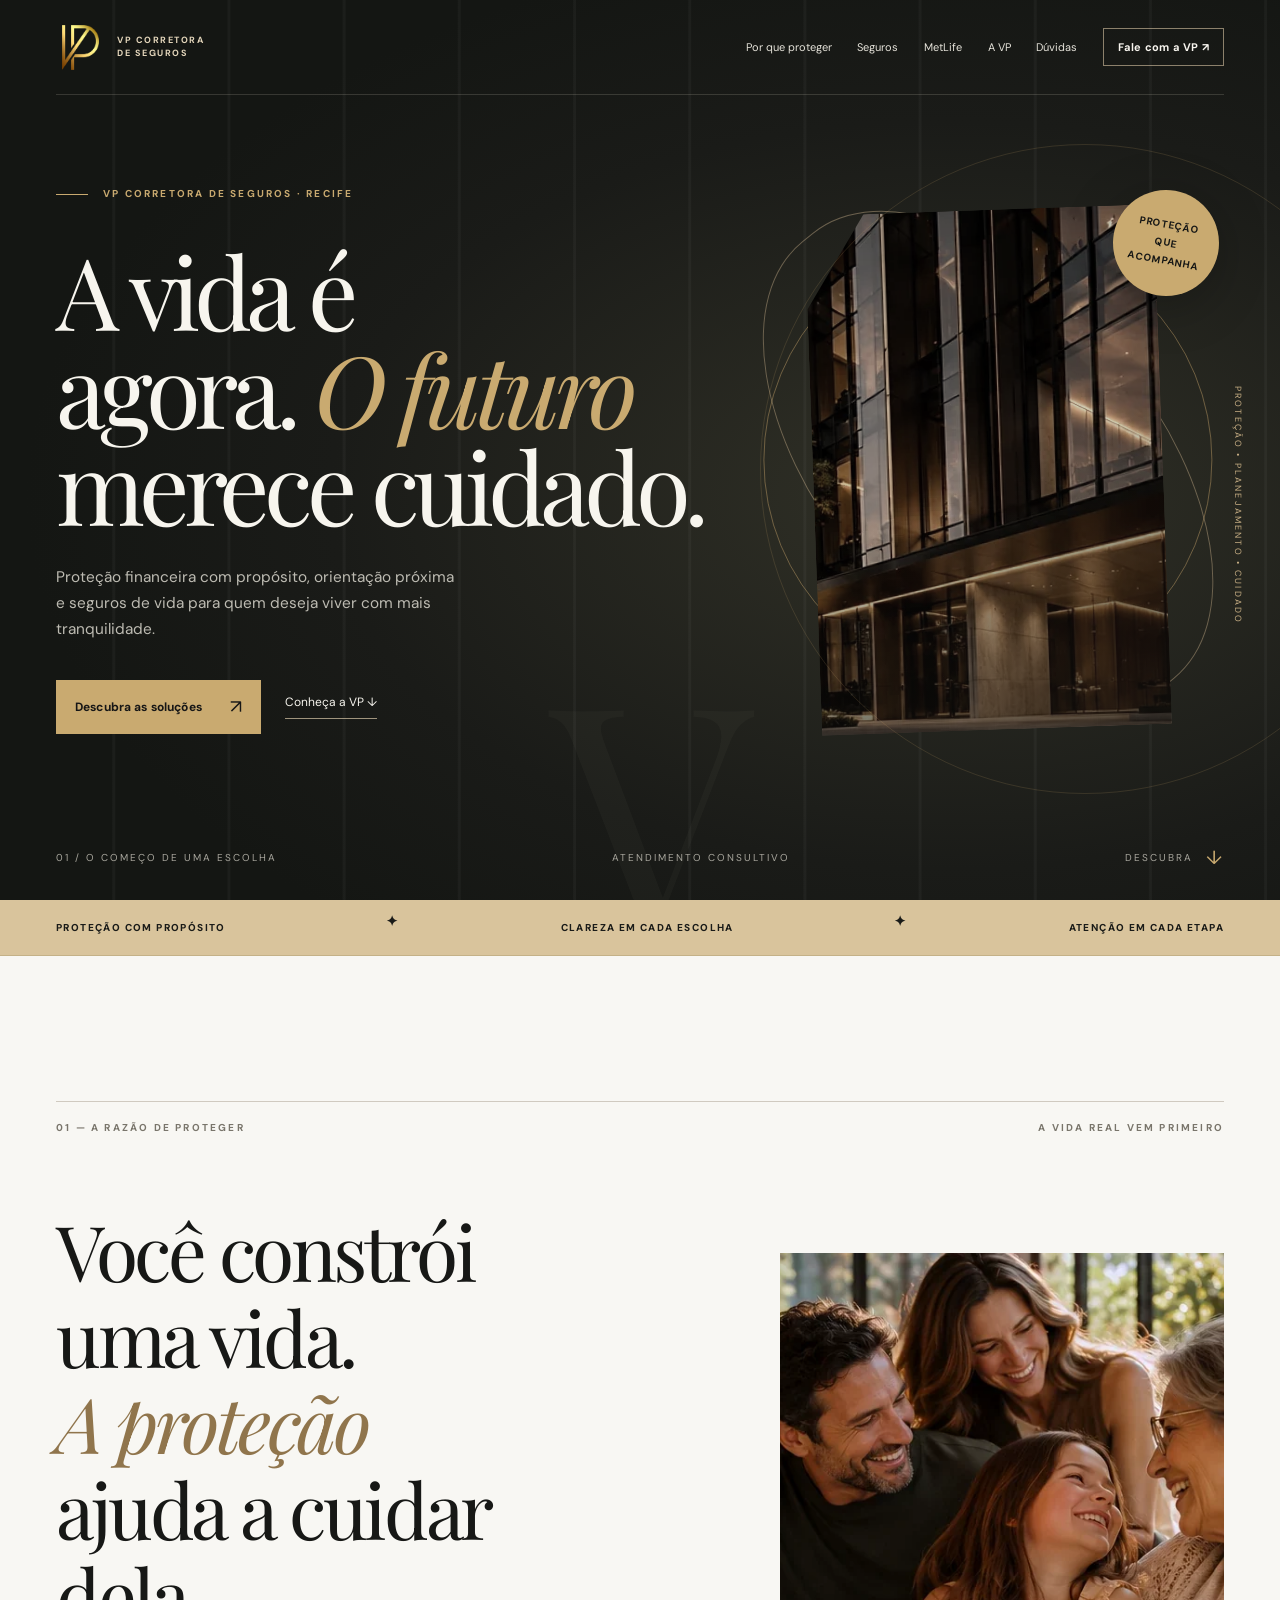
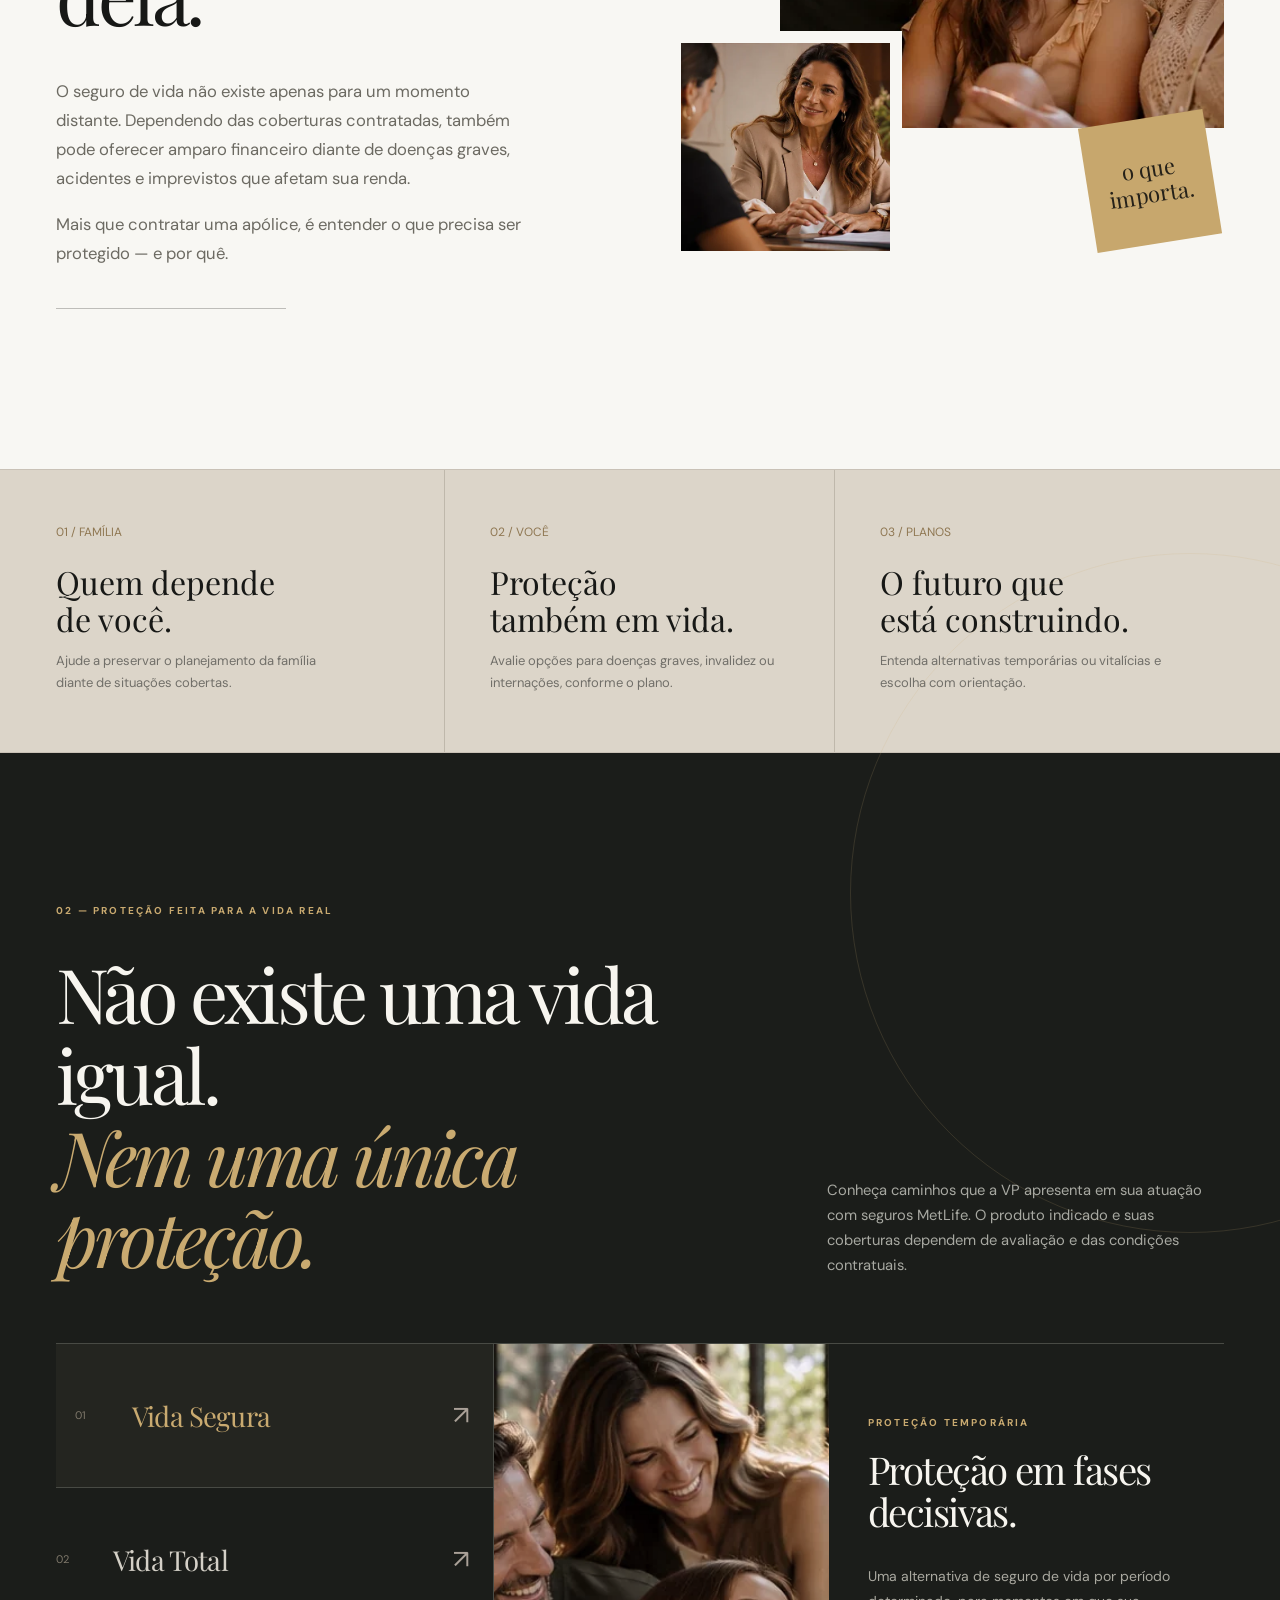
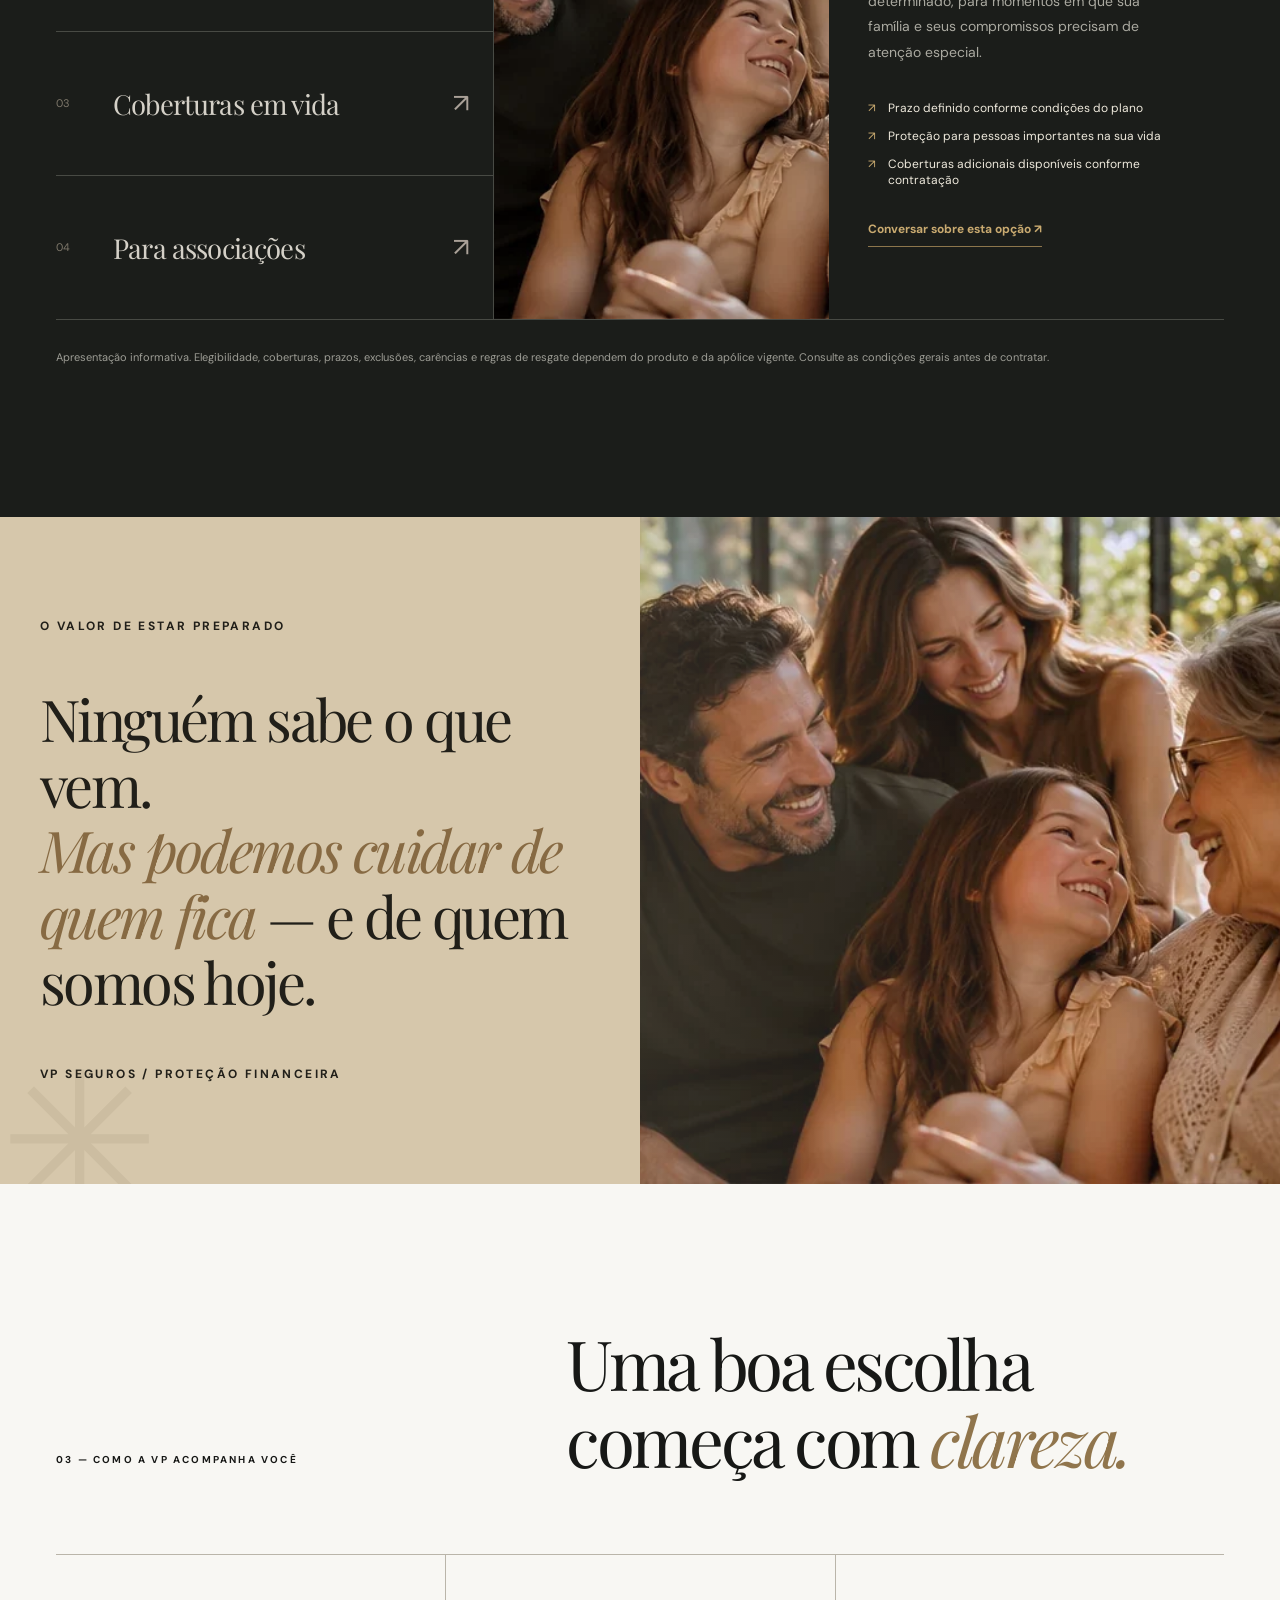
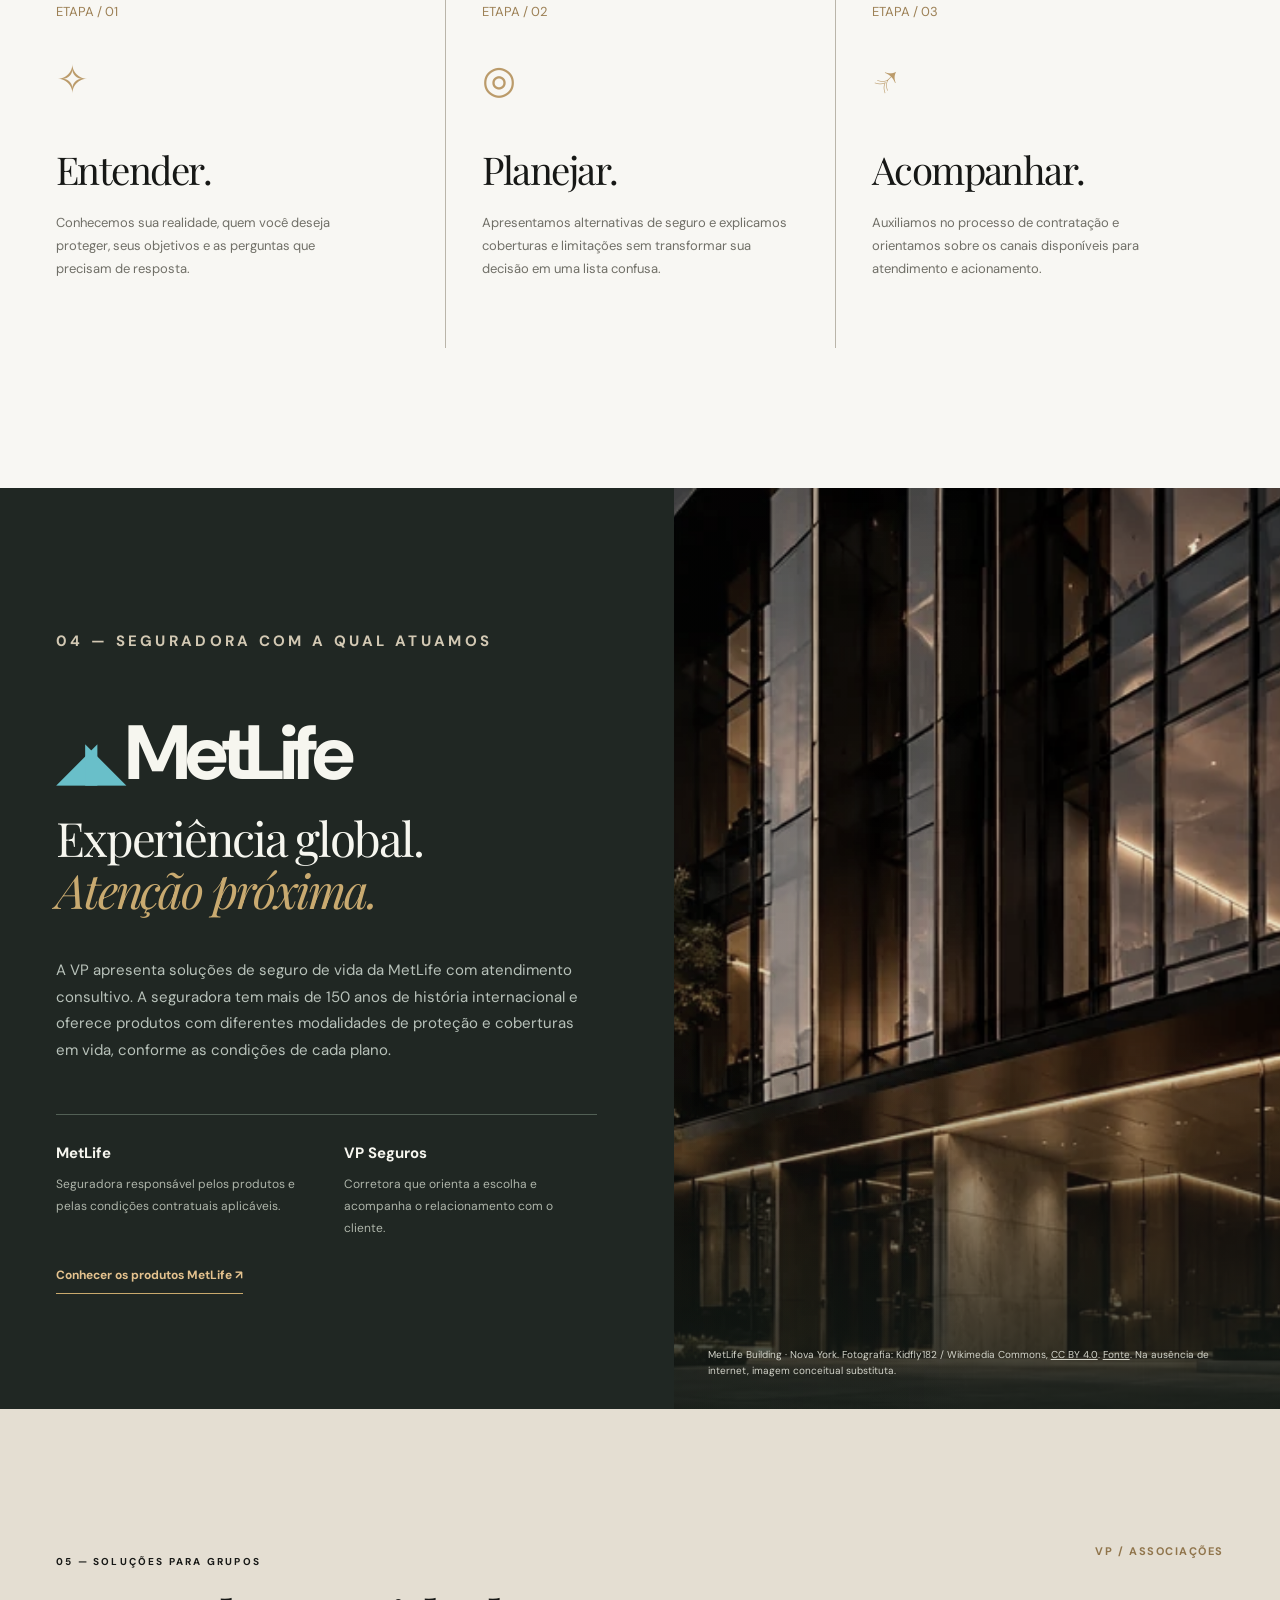
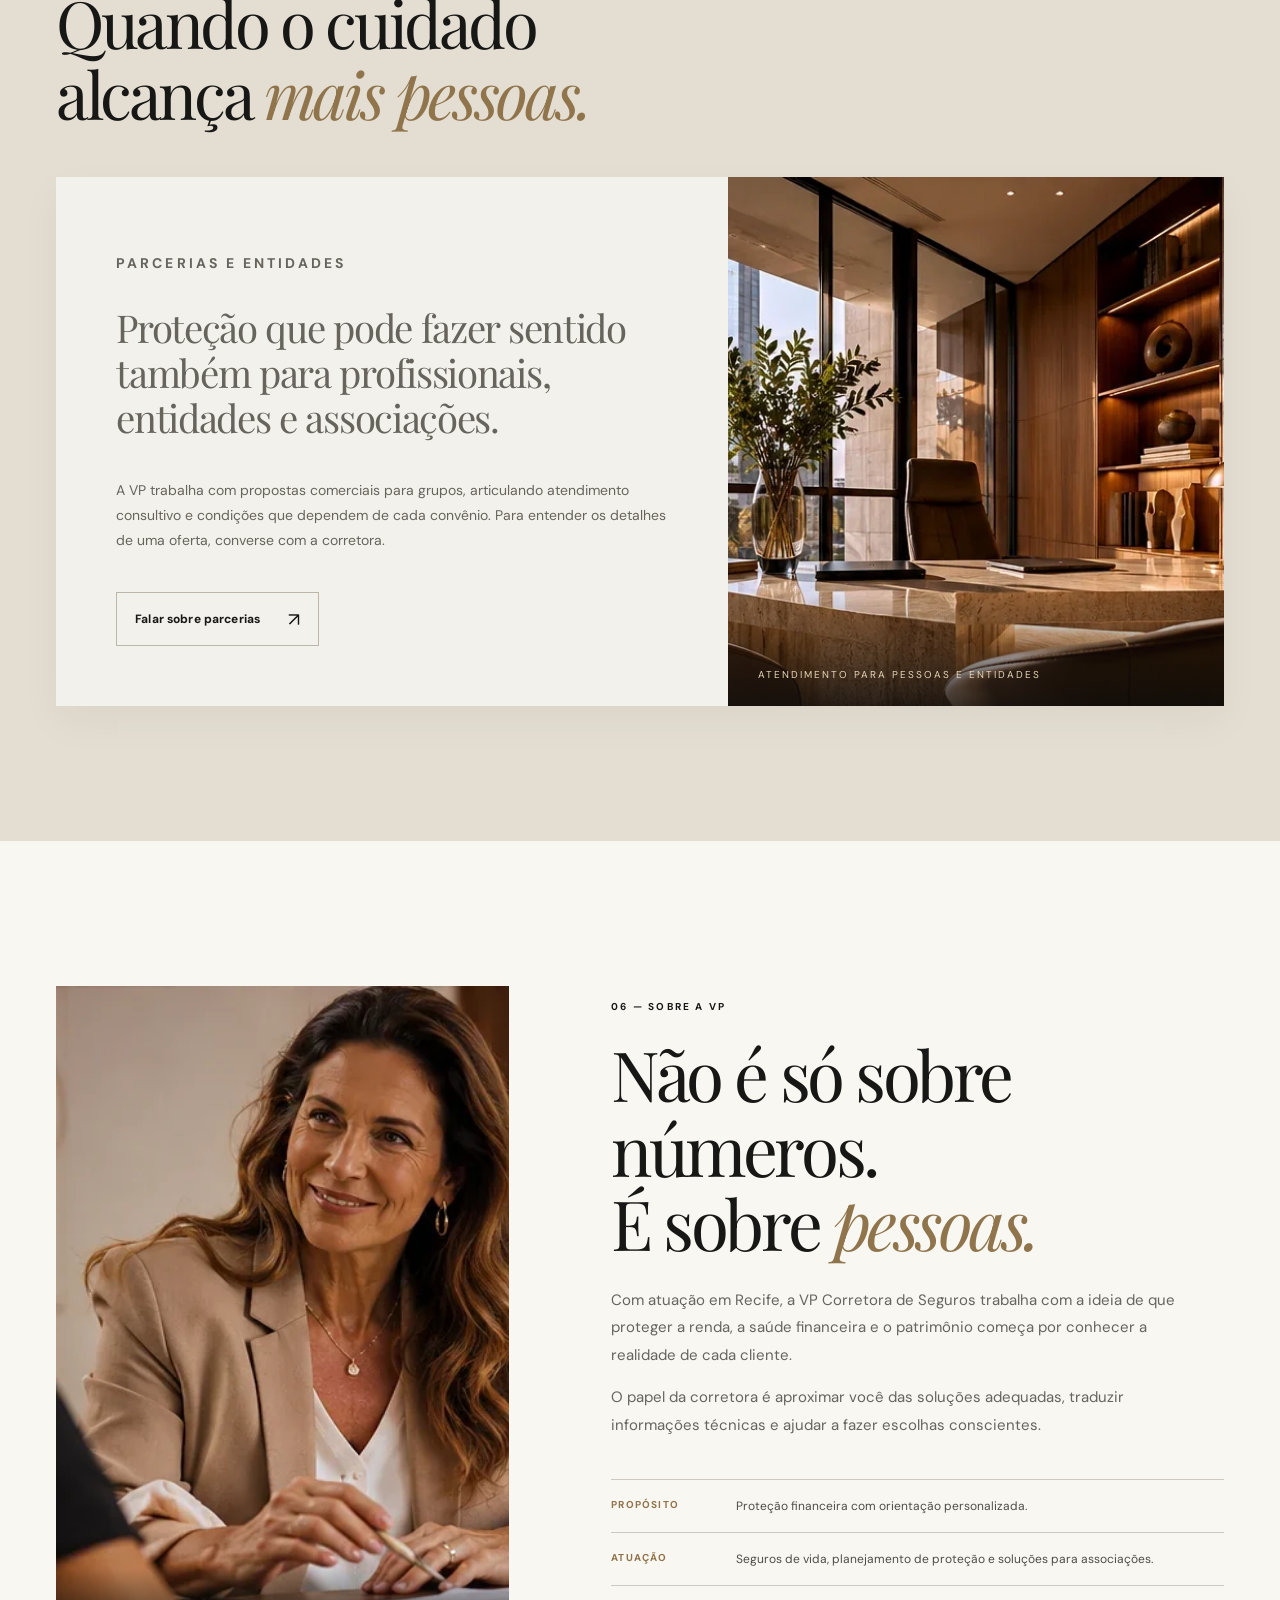
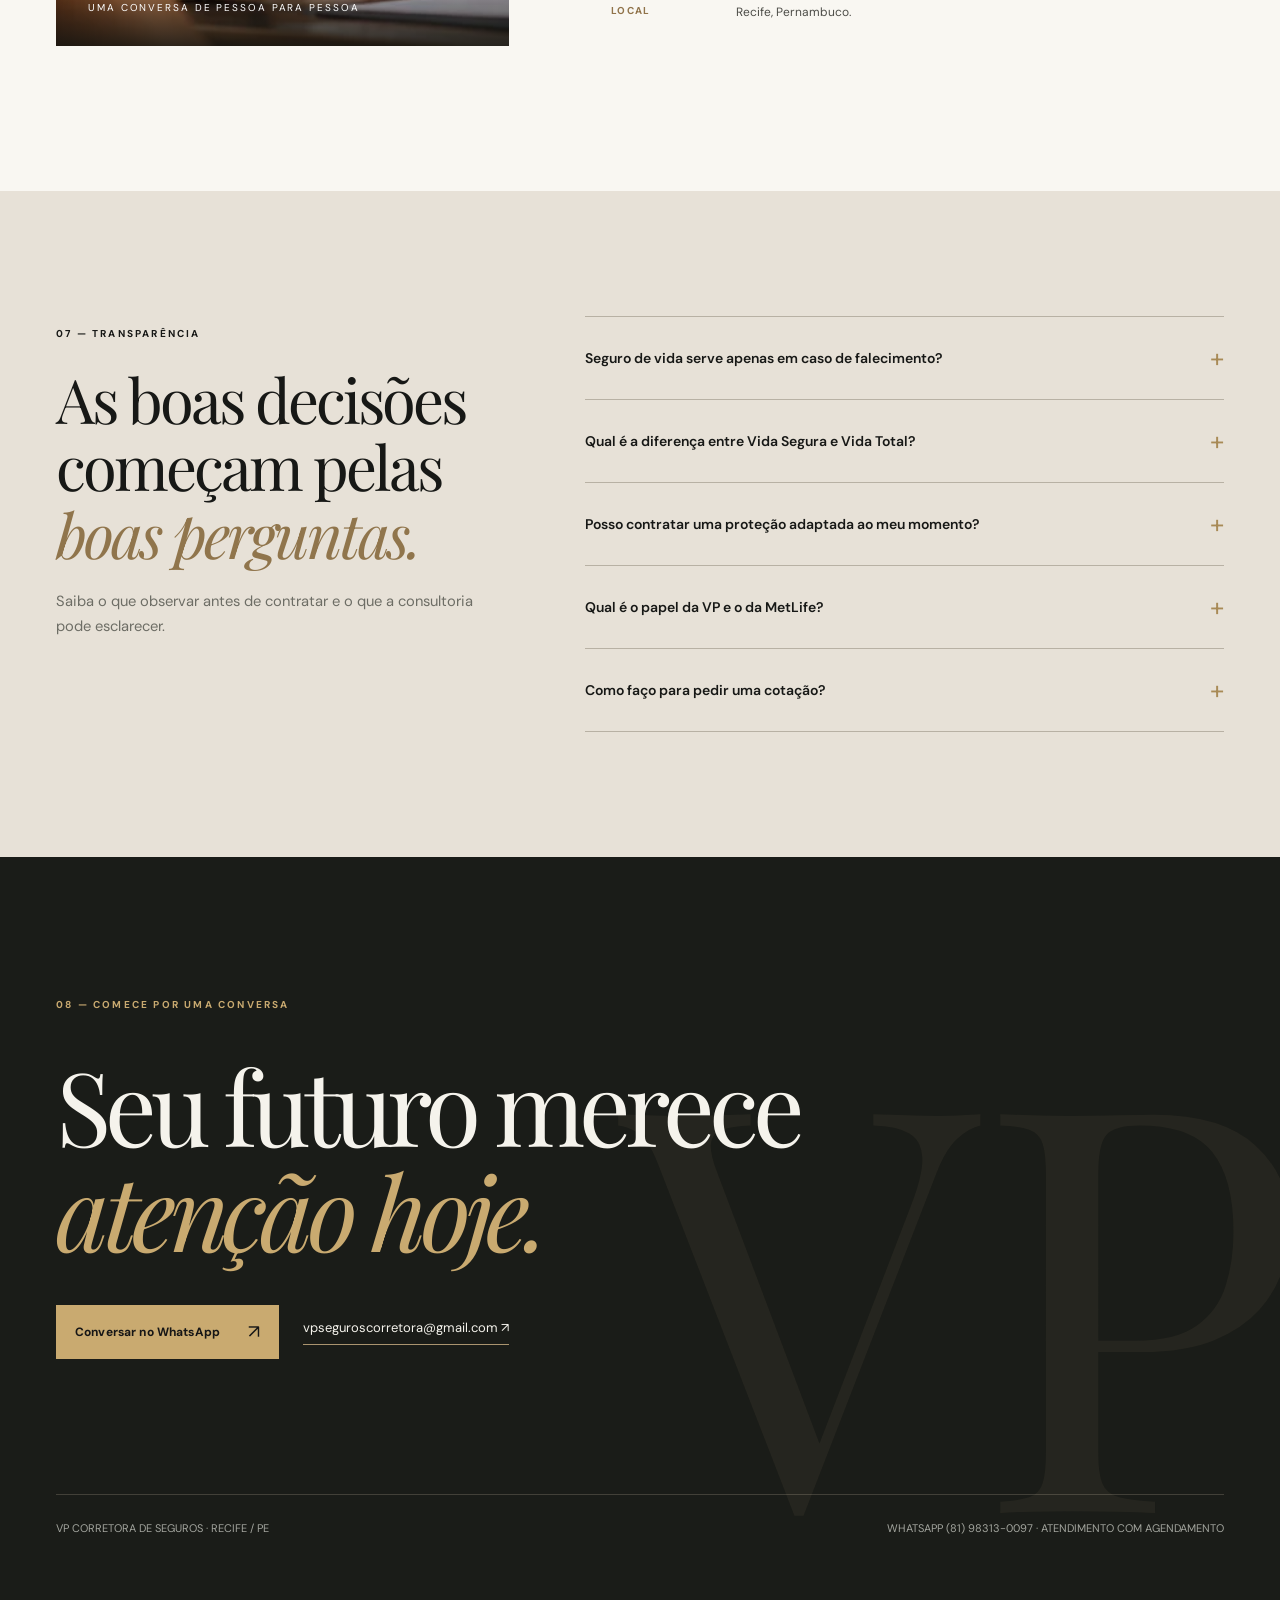
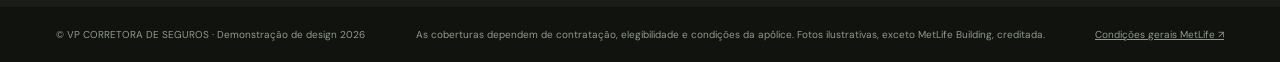
==== commit e751c09c: "fix(vp): use original VP monogram at a legible size and refresh final preview" ====
--- a/vp-seguros-demo/index.html
+++ b/vp-seguros-demo/index.html
@@ -42,7 +42,7 @@
 @media(max-width:410px){.hero h1{font-size:clamp(50px,12.7vw,65px)}.hero-art{right:-110px;top:445px}.hero .lead{max-width:300px}.plan-panel{grid-template-columns:1fr}.plan-image{height:260px;min-height:260px}.plan-info{padding:30px 20px}.plan-info h3{font-size:38px}.plan-info p{font-size:13px}.point{font-size:12px}.plan-info a{font-size:12px}.plan-btn .plan-name{font-size:16px}.metlife-notes{grid-template-columns:1fr}}
 @media(prefers-reduced-motion:reduce){html{scroll-behavior:auto}*,*:before,*:after{animation-duration:.01ms!important;transition-duration:.01ms!important}.reveal{opacity:1;transform:none}}
 </style></head><body>
-<header class="site-header"><div class="shell"><a class="brand" href="#inicio" aria-label="VP Corretora de Seguros, voltar ao início"><img alt="Monograma VP" src="[data-uri]"/><span>VP CORRETORA<br>DE SEGUROS</span></a><nav id="mainNav" class="nav" aria-label="Menu principal"><a href="#proposito">Por que proteger</a><a href="#solucoes">Seguros</a><a href="#metlife">MetLife</a><a href="#sobre">A VP</a><a href="#duvidas">Dúvidas</a><a href="#contato" class="nav-cta">Fale com a VP ↗</a></nav><button class="burger" type="button" aria-controls="mainNav" aria-expanded="false" aria-label="Abrir menu">☰</button></div></header>
+<header class="site-header"><div class="shell"><a class="brand" href="#inicio" aria-label="VP Corretora de Seguros, voltar ao início"><img alt="Monograma VP" src="[data-uri]"/><span>VP CORRETORA<br>DE SEGUROS</span></a><nav id="mainNav" class="nav" aria-label="Menu principal"><a href="#proposito">Por que proteger</a><a href="#solucoes">Seguros</a><a href="#metlife">MetLife</a><a href="#sobre">A VP</a><a href="#duvidas">Dúvidas</a><a href="#contato" class="nav-cta">Fale com a VP ↗</a></nav><button class="burger" type="button" aria-controls="mainNav" aria-expanded="false" aria-label="Abrir menu">☰</button></div></header>
 <main>
 <section class="hero" id="inicio"><span class="hero-running" aria-hidden="true">V</span><div class="shell"><div class="hero-copy"><p class="hero-kicker label reveal">VP CORRETORA DE SEGUROS · RECIFE</p><h1 class="reveal">A vida é<br>agora. <em>O futuro</em><br>merece cuidado.</h1><p class="lead reveal delay1">Proteção financeira com propósito, orientação próxima e seguros de vida para quem deseja viver com mais tranquilidade.</p><div class="hero-actions reveal delay2"><a class="btn gold-btn" href="#solucoes">Descubra as soluções <span class="arr">↗</span></a><a class="hero-textlink" href="#proposito">Conheça a VP ↓</a></div></div><div class="hero-art" aria-label="Composição arquitetônica com movimento e detalhes dourados"><div class="orbit"></div><div class="orbit o2"></div><figure class="hero-picture"><img alt="Arquitetura contemporânea com iluminação quente, imagem conceitual" src="[data-uri]"/></figure><span class="hero-sigil">PROTEÇÃO<br>QUE<br>ACOMPANHA</span><span class="hero-vertical">PROTEÇÃO • PLANEJAMENTO • CUIDADO</span></div></div><div class="hero-bottom"><div class="shell"><span>01 / O começo de uma escolha</span><span>ATENDIMENTO CONSULTIVO</span><span class="scroll-cue">Descubra <b>↓</b></span></div></div></section>
 <div class="ribbon" aria-label="Conceitos da VP"><span>Proteção com propósito</span><span class="dot">✦</span><span>Clareza em cada escolha</span><span class="dot">✦</span><span>Atenção em cada etapa</span></div>
